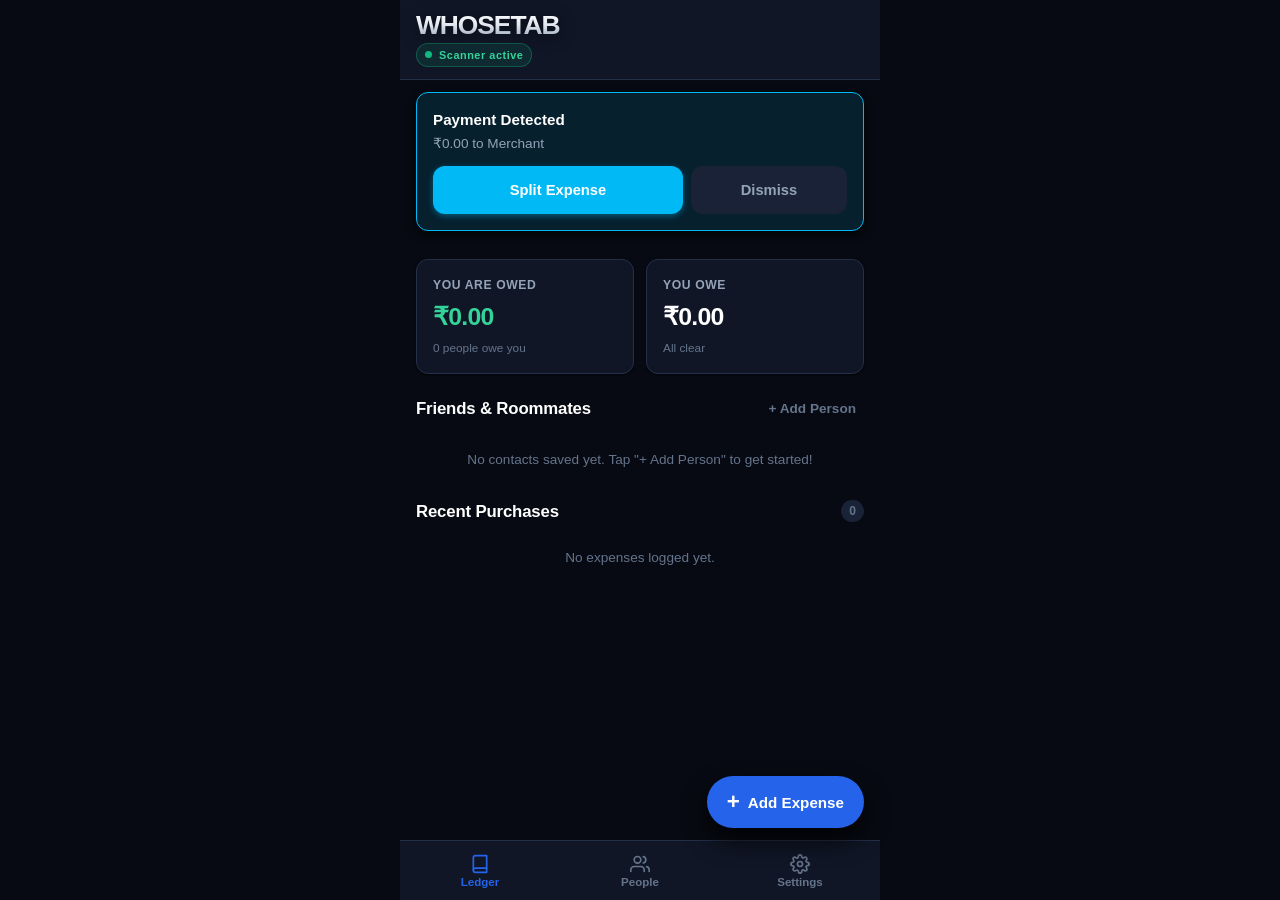
==== mobile/index.html @ e7553372 "Release v1.0.8: Filter out promotional Paytm notifications, rates, and non-payment marketing spam" ====
<!DOCTYPE html>
<html lang="en" data-theme="dark">
<head>
  <meta charset="UTF-8">
  <meta name="viewport" content="width=device-width, initial-scale=1.0, maximum-scale=1.0, user-scalable=no, viewport-fit=cover">
  <meta name="theme-color" content="#070a12">
  <meta name="description" content="WhoseTab — Fast offline peer expense tracker and Paytm logger.">
  <title>WhoseTab</title>
  <link rel="manifest" href="manifest.json">
  <link rel="stylesheet" href="style.css">
</head>
<body>
  <div class="mobile-viewport">
    
    <!-- Top Status Bar & App Header -->
    <header class="app-header">
      <div class="header-left">
        <!-- Menacing Bold Typographic Logo -->
        <h1 class="brand-logo">WHOSETAB</h1>
        <!-- Live Payment Scanner Status Indicator -->
        <div id="scannerStatusBadge" class="scanner-badge active" title="Background payment scanner status">
          <span class="radar-dot"></span>
          <span id="scannerStatusText" class="scanner-text">Scanner active</span>
        </div>
      </div>
    </header>

    <!-- Detected Paytm Floating Alert -->
    <section id="paytmNotificationBanner" class="paytm-banner hidden" role="alert">
      <div class="banner-top" id="paytmBannerBody">
        <div class="banner-info">
          <div class="banner-title">Payment Detected</div>
          <div class="banner-detail" id="paytmBannerDetail">₹0.00 to Merchant</div>
        </div>
      </div>
      <div class="banner-buttons">
        <button type="button" id="paytmSnapBtn" class="btn btn-paytm-action">Split Expense</button>
        <button type="button" id="paytmDismissBtn" class="btn btn-paytm-dismiss">Dismiss</button>
      </div>
    </section>

    <!-- Main Views -->
    <main class="content-area">
      
      <!-- TAB 1: DASHBOARD / LEDGER -->
      <section id="viewDashboard" class="tab-view active">
        <!-- Balance Cards adhering to 8dp grid -->
        <div class="summary-cards-grid">
          <div class="card card-summary card-green">
            <span class="summary-label">You Are Owed</span>
            <div class="summary-value" id="totalOwedToMe">₹0.00</div>
            <span class="summary-subtext" id="activeDebtorsCount">0 people owe you</span>
          </div>
          <div class="card card-summary card-muted">
            <span class="summary-label">You Owe</span>
            <div class="summary-value" id="totalIOwe">₹0.00</div>
            <span class="summary-subtext">All clear</span>
          </div>
        </div>

        <!-- Section: People Net Balances -->
        <div class="section-header">
          <h2>Friends & Roommates</h2>
          <button type="button" id="quickAddPersonBtn" class="btn-text">+ Add Person</button>
        </div>

        <div id="peopleList" class="people-list">
          <!-- Populated dynamically via JS -->
        </div>

        <!-- Section: Recent Purchases -->
        <div class="section-header mt-4">
          <h2>Recent Purchases</h2>
          <span class="count-badge" id="expenseCountBadge">0</span>
        </div>

        <div id="recentExpensesList" class="expense-list">
          <!-- Populated dynamically via JS -->
        </div>
      </section>

      <!-- TAB 2: PEOPLE & CONTACTS -->
      <section id="viewPeople" class="tab-view">
        <div class="section-header">
          <h2>Contacts & Balances</h2>
          <button type="button" id="addPersonPageBtn" class="btn btn-sm btn-primary">+ Add New</button>
        </div>
        <div class="filter-chips">
          <button type="button" class="chip active" data-filter="all">All</button>
          <button type="button" class="chip" data-filter="Roommate">Roommates</button>
          <button type="button" class="chip" data-filter="Classmate">Classmates</button>
          <button type="button" class="chip" data-filter="Friend">Friends</button>
        </div>
        <div id="contactsFullList" class="contacts-grid mt-3">
          <!-- Populated dynamically -->
        </div>
      </section>

      <!-- TAB 3: SETTINGS -->
      <section id="viewSettings" class="tab-view">
        <h2>App Settings</h2>
        
        <div class="card settings-card mt-3">
          <!-- Theme Setting: Only Dark and Light Mode -->
          <div class="setting-item">
            <div class="setting-text">
              <span class="setting-title">Appearance Theme</span>
              <span class="setting-desc">Select dark or light application theme</span>
            </div>
            <select id="themeSelector" class="form-select">
              <option value="dark" selected>Dark Theme (Default)</option>
              <option value="light">Light Theme</option>
            </select>
          </div>

          <!-- Paytm Open Delay Setting -->
          <div class="setting-item">
            <div class="setting-text">
              <span class="setting-title">Paytm Open Delay</span>
              <span class="setting-desc">Wait time before bringing WhoseTab to foreground</span>
            </div>
            <select id="paytmDelaySelector" class="form-select">
              <option value="0" selected>Instant (0s)</option>
              <option value="1000">1 second</option>
              <option value="2000">2 seconds</option>
              <option value="3000">3 seconds</option>
              <option value="5000">5 seconds</option>
            </select>
          </div>

          <!-- Currency Display -->
          <div class="setting-item">
            <div class="setting-text">
              <span class="setting-title">Currency</span>
              <span class="setting-desc">Base currency for calculations</span>
            </div>
            <span class="badge-pill">₹ (INR)</span>
          </div>
        </div>

        <!-- Android Permissions for Payment Interception -->
        <h3 class="mt-4">Background Scanner Permissions</h3>
        <div class="card settings-card mt-2">
          <div class="setting-item" id="settingsItemNotif">
            <div class="setting-text">
              <span class="setting-title">1. Notification Access</span>
              <span class="setting-desc">Detect payment notifications</span>
            </div>
            <button type="button" id="grantNotificationAccessBtn" class="btn btn-sm btn-primary">Enable</button>
          </div>

          <div class="setting-item mt-2" id="settingsItemOverlay">
            <div class="setting-text">
              <span class="setting-title">2. Draw Over Other Apps</span>
              <span class="setting-desc">Open app automatically over payments</span>
            </div>
            <button type="button" id="grantOverlayAccessBtn" class="btn btn-sm btn-primary">Enable</button>
          </div>
        </div>

        <!-- Clean Updates Section -->
        <h3 class="mt-4">Updates</h3>
        <div class="card settings-card mt-2">
          <div class="setting-item">
            <div class="setting-text">
              <span class="setting-title">WhoseTab Version</span>
              <span class="setting-desc" id="appVersionDisplay">v1.0.8</span>
            </div>
            <button type="button" id="checkForUpdatesBtn" class="btn btn-sm btn-primary">Check for updates</button>
          </div>
          <div id="updateStatusNotice" class="text-xs text-muted mt-1"></div>
        </div>

        <!-- Data & Backup -->
        <h3 class="mt-4">Offline Data</h3>
        <div class="card settings-card mt-2">
          <p class="text-secondary text-sm">
            All data is saved strictly on your device. Export or restore your ledger anytime.
          </p>
          <div class="action-buttons-row mt-3">
            <button type="button" id="exportDataBtn" class="btn btn-secondary">Export JSON Backup</button>
            <button type="button" id="importDataBtn" class="btn btn-secondary">Import JSON</button>
            <input type="file" id="importFileInput" accept=".json" style="display: none;">
          </div>
          <button type="button" id="clearDataBtn" class="btn btn-danger-ghost mt-2">Reset All Data</button>
        </div>
      </section>

    </main>

    <!-- Floating Action Button (Add Expense) -->
    <button type="button" id="openSnapModalBtn" class="fab" aria-label="Add Expense" title="Add Expense">
      <span class="fab-icon">+</span>
      <span class="fab-label">Add Expense</span>
    </button>

    <!-- Bottom Navigation Bar -->
    <nav class="bottom-nav">
      <button type="button" class="nav-item active" data-target="viewDashboard">
        <span class="nav-icon">
          <svg width="20" height="20" viewBox="0 0 24 24" fill="none" stroke="currentColor" stroke-width="2" stroke-linecap="round" stroke-linejoin="round"><path d="M4 19.5A2.5 2.5 0 0 1 6.5 17H20"></path><path d="M6.5 2H20v20H6.5A2.5 2.5 0 0 1 4 19.5v-15A2.5 2.5 0 0 1 6.5 2z"></path></svg>
        </span>
        <span class="nav-label">Ledger</span>
      </button>
      <button type="button" class="nav-item" data-target="viewPeople">
        <span class="nav-icon">
          <svg width="20" height="20" viewBox="0 0 24 24" fill="none" stroke="currentColor" stroke-width="2" stroke-linecap="round" stroke-linejoin="round"><path d="M17 21v-2a4 4 0 0 0-4-4H5a4 4 0 0 0-4 4v2"></path><circle cx="9" cy="7" r="4"></circle><path d="M23 21v-2a4 4 0 0 0-3-3.87"></path><path d="M16 3.13a4 4 0 0 1 0 7.75"></path></svg>
        </span>
        <span class="nav-label">People</span>
      </button>
      <button type="button" class="nav-item" data-target="viewSettings">
        <span class="nav-icon">
          <svg width="20" height="20" viewBox="0 0 24 24" fill="none" stroke="currentColor" stroke-width="2" stroke-linecap="round" stroke-linejoin="round"><circle cx="12" cy="12" r="3"></circle><path d="M19.4 15a1.65 1.65 0 0 0 .33 1.82l.06.06a2 2 0 0 1 0 2.83 2 2 0 0 1-2.83 0l-.06-.06a1.65 1.65 0 0 0-1.82-.33 1.65 1.65 0 0 0-1 1.51V21a2 2 0 0 1-2 2 2 2 0 0 1-2-2v-.09A1.65 1.65 0 0 0 9 19.4a1.65 1.65 0 0 0-1.82.33l-.06.06a2 2 0 0 1-2.83 0 2 2 0 0 1 0-2.83l.06-.06a1.65 1.65 0 0 0 .33-1.82 1.65 1.65 0 0 0-1.51-1H3a2 2 0 0 1-2-2 2 2 0 0 1 2-2h.09A1.65 1.65 0 0 0 4.6 9a1.65 1.65 0 0 0-.33-1.82l-.06-.06a2 2 0 0 1 0-2.83 2 2 0 0 1 2.83 0l.06.06a1.65 1.65 0 0 0 1.82.33H9a1.65 1.65 0 0 0 1-1.51V3a2 2 0 0 1 2-2 2 2 0 0 1 2 2v.09a1.65 1.65 0 0 0 1 1.51 1.65 1.65 0 0 0 1.82-.33l.06-.06a2 2 0 0 1 2.83 0 2 2 0 0 1 0 2.83l-.06.06a1.65 1.65 0 0 0-.33 1.82V9a1.65 1.65 0 0 0 1.51 1H21a2 2 0 0 1 2 2 2 2 0 0 1-2 2h-.09a1.65 1.65 0 0 0-1.51 1z"></path></svg>
        </span>
        <span class="nav-label">Settings</span>
      </button>
    </nav>

    <!-- MODAL: FIRST START SETUP & SCANNER PERMISSIONS -->
    <div id="setupModal" class="modal-backdrop hidden" role="dialog" aria-modal="true">
      <div class="modal-sheet setup-sheet">
        <div class="sheet-handle"></div>
        <div class="modal-header">
          <div>
            <span class="setup-badge">Permissions</span>
            <h3 class="setup-title mt-1">Enable Scanner</h3>
          </div>
          <button type="button" id="closeSetupModalBtn" class="btn-close" aria-label="Dismiss">✕</button>
        </div>

        <p class="setup-intro">
          WhoseTab detects Paytm notifications so you can log expenses instantly. Please enable these 2 permissions:
        </p>

        <div class="setup-steps-list">
          <!-- Step 1: Notification Access -->
          <div class="setup-step-card" id="setupStepNotif">
            <div class="setup-step-icon">
              <svg width="20" height="20" viewBox="0 0 24 24" fill="none" stroke="currentColor" stroke-width="2" stroke-linecap="round" stroke-linejoin="round"><path d="M18 8A6 6 0 0 0 6 8c0 7-3 9-3 9h18s-3-2-3-9"></path><path d="M13.73 21a2 2 0 0 1-3.46 0"></path></svg>
            </div>
            <div class="setup-step-body">
              <div class="setup-step-title">1. Notification Access</div>
              <div class="setup-step-desc">Allows detecting Paytm payment notifications.</div>
            </div>
            <button type="button" id="setupGrantNotifBtn" class="btn btn-sm btn-primary setup-action-btn">
              Enable
            </button>
          </div>

          <!-- Step 2: Display Over Other Apps -->
          <div class="setup-step-card" id="setupStepOverlay">
            <div class="setup-step-icon">
              <svg width="20" height="20" viewBox="0 0 24 24" fill="none" stroke="currentColor" stroke-width="2" stroke-linecap="round" stroke-linejoin="round"><rect x="5" y="2" width="14" height="20" rx="2" ry="2"></rect><line x1="12" y1="18" x2="12.01" y2="18"></line></svg>
            </div>
            <div class="setup-step-body">
              <div class="setup-step-title">2. Draw Over Other Apps</div>
              <div class="setup-step-desc">Allows WhoseTab to open right after a payment is made.</div>
            </div>
            <button type="button" id="setupGrantOverlayBtn" class="btn btn-sm btn-primary setup-action-btn">
              Enable
            </button>
          </div>
        </div>

        <div class="setup-footer mt-4">
          <button type="button" id="completeSetupBtn" class="btn btn-primary btn-block btn-lg">
            Continue
          </button>
          <button type="button" id="skipSetupBtn" class="btn btn-text btn-block mt-2">
            I'll configure this later in Settings
          </button>
        </div>
      </div>
    </div>

    <!-- MODAL: ADD / LOG EXPENSE -->
    <div id="snapExpenseModal" class="modal-backdrop hidden" role="dialog" aria-modal="true">
      <div class="modal-sheet">
        <div class="sheet-handle"></div>
        <div class="modal-header">
          <h3 id="modalTitle">Add Expense</h3>
          <button type="button" id="closeSnapModalBtn" class="btn-close" aria-label="Close">✕</button>
        </div>

        <form id="snapExpenseForm">
          <!-- In-Modal Validation Error Notice -->
          <div id="snapFormError" class="form-error-banner hidden" role="alert"></div>

          <div class="form-group">
            <label for="snapAmount" class="form-label">Amount</label>
            <div class="amount-input-wrap">
              <span class="currency-prefix">₹</span>
              <input type="number" id="snapAmount" class="input-amount" placeholder="0" step="any" required inputmode="decimal">
            </div>
          </div>

          <div class="form-group">
            <label for="snapTitle" class="form-label">Description</label>
            <input type="text" id="snapTitle" class="form-input" placeholder="e.g. Groceries, Lunch, Supplies">
          </div>

          <div class="form-group">
            <label class="form-label">Category</label>
            <div class="category-chips">
              <label class="cat-radio"><input type="radio" name="category" value="Groceries" checked><span>Groceries</span></label>
              <label class="cat-radio"><input type="radio" name="category" value="FoodDining"><span>Food & Dining</span></label>
              <label class="cat-radio"><input type="radio" name="category" value="SnacksChai"><span>Snacks & Drinks</span></label>
              <label class="cat-radio"><input type="radio" name="category" value="StationeryBooks"><span>Books & Print</span></label>
              <label class="cat-radio"><input type="radio" name="category" value="RoomRentUtilities"><span>Rent & Utilities</span></label>
              <label class="cat-radio"><input type="radio" name="category" value="General"><span>General</span></label>
            </div>
          </div>

          <div class="form-group" id="peopleSelectSection">
            <div class="label-row">
              <label class="form-label">Split between</label>
              <div class="people-actions-row">
                <button type="button" class="btn-text-xs" id="selectAllPeopleBtn">Select All</button>
                <button type="button" class="btn-text-xs" id="clearAllPeopleBtn">Clear</button>
              </div>
            </div>
            <div id="modalPeopleChips" class="people-chips-grid"></div>
            <div id="selectedPeopleSummary" class="text-xs text-muted mt-1">Select people to split with</div>
          </div>

          <!-- My Share Input & Live Calculation -->
          <div class="form-group split-calc-group">
            <div class="label-row">
              <label for="snapMyShare" class="form-label">My share</label>
              <span class="text-xs text-muted">Leave empty if ₹0</span>
            </div>
            <div class="my-share-input-wrap">
              <span class="currency-prefix-sm">₹</span>
              <input type="number" id="snapMyShare" class="input-share" placeholder="0.00" step="any" inputmode="decimal">
              <button type="button" id="clearMyShareBtn" class="btn-clear-share" title="Reset to 0">✕</button>
            </div>
            <div class="split-preset-pills mt-2">
              <button type="button" class="preset-pill active" id="preset100ThemBtn">None for me</button>
              <button type="button" class="preset-pill" id="presetSplitEvenBtn">Split equally with me</button>
            </div>
          </div>

          <!-- Live Split Breakdown Card -->
          <div id="splitBreakdownCard" class="split-summary-card">
            <div class="summary-card-header">
              <span class="summary-card-title">Split Breakdown</span>
              <span id="summaryFriendsTotal" class="summary-card-total">₹0.00 to collect</span>
            </div>
            <div id="summaryBreakdownList" class="summary-breakdown-list">
              <div class="text-xs text-muted py-1">Select friends above to view split breakdown</div>
            </div>
          </div>

          <div class="modal-footer mt-3">
            <button type="submit" class="btn btn-primary btn-block btn-lg" id="submitSnapBtn">Save Expense</button>
          </div>
        </form>
      </div>
    </div>

    <!-- MODAL: ADD PERSON -->
    <div id="addPersonModal" class="modal-backdrop hidden" role="dialog" aria-modal="true">
      <div class="modal-sheet">
        <div class="sheet-handle"></div>
        <div class="modal-header">
          <h3>Add Contact</h3>
          <button type="button" id="closeAddPersonModalBtn" class="btn-close">✕</button>
        </div>
        <form id="addPersonForm">
          <div class="form-group">
            <label for="personName" class="form-label">Name</label>
            <input type="text" id="personName" class="form-input" placeholder="e.g. Aman, Priya, Rohit" required>
          </div>
          <div class="form-group">
            <label class="form-label">Relationship</label>
            <div class="split-toggle-group">
              <label class="split-btn active"><input type="radio" name="relationship" value="Roommate" checked><span>Roommate</span></label>
              <label class="split-btn"><input type="radio" name="relationship" value="Classmate"><span>Classmate</span></label>
              <label class="split-btn"><input type="radio" name="relationship" value="Friend"><span>Friend</span></label>
            </div>
          </div>
          <div class="form-group">
            <label for="personUpi" class="form-label">Paytm / UPI ID (Optional)</label>
            <input type="text" id="personUpi" class="form-input" placeholder="name@paytm">
          </div>
          <div class="modal-footer">
            <button type="submit" class="btn btn-primary btn-block btn-lg">Add Contact</button>
          </div>
        </form>
      </div>
    </div>

    <!-- MODAL: SETTLE DEBT -->
    <div id="settleModal" class="modal-backdrop hidden" role="dialog" aria-modal="true">
      <div class="modal-sheet">
        <div class="sheet-handle"></div>
        <div class="modal-header">
          <h3>Settle Up</h3>
          <button type="button" id="closeSettleModalBtn" class="btn-close">✕</button>
        </div>
        <form id="settleForm">
          <div class="settle-person-info" id="settlePersonInfo"></div>
          <div class="form-group mt-3">
            <label for="settleAmount" class="form-label">Settlement Amount (₹)</label>
            <input type="number" id="settleAmount" class="form-input input-lg" step="any" required>
          </div>
          <div class="form-group">
            <label for="settleNotes" class="form-label">Notes</label>
            <input type="text" id="settleNotes" class="form-input" placeholder="e.g. Paid via Paytm / Cash">
          </div>
          <div class="modal-footer">
            <button type="submit" class="btn btn-success btn-block btn-lg">Confirm Settlement</button>
          </div>
        </form>
      </div>
    </div>

    <!-- MODAL: UPDATE AVAILABLE -->
    <div id="updateModal" class="modal-backdrop hidden" role="dialog" aria-modal="true">
      <div class="modal-sheet">
        <div class="sheet-handle"></div>
        <div class="modal-header">
          <h3>Update Available</h3>
          <button type="button" id="closeUpdateModalBtn" class="btn-close">✕</button>
        </div>
        <div class="p-2">
          <div class="banner-title" id="updateVersionTitle">WhoseTab v1.0.8</div>
          <div class="text-xs text-muted mt-1" id="updateReleaseNotes">Bug fixes and improvements</div>

          <!-- In-App Download Progress Indicator -->
          <div id="updateProgressContainer" class="mt-3 hidden">
            <div class="progress-bar-wrap">
              <div id="updateProgressBar" class="progress-bar-fill" style="width: 0%"></div>
            </div>
            <div id="updateProgressText" class="text-xs text-muted text-center mt-1">Downloading: 0%</div>
          </div>

          <div class="modal-footer mt-4">
            <button type="button" id="downloadUpdateBtn" class="btn btn-primary btn-block btn-lg">Download & Install Now</button>
          </div>
        </div>
      </div>
    </div>

  </div>

  <script src="app.js"></script>
</body>
</html>
---- mobile/style.css ----
/* ==========================================================================
   WhoseTab Mobile Application Stylesheet
   Material 3 & Mobile HIG: 8dp grid, 16dp margins, 48dp touch targets
   Menacing Bold Typography & High-Contrast Obsidian Aesthetic
   ========================================================================== */

:root {
  --font-body: -apple-system, BlinkMacSystemFont, "Segoe UI", Roboto, Helvetica, Arial, sans-serif;
  --font-logo: "Impact", "Arial Black", -apple-system, BlinkMacSystemFont, "Segoe UI", sans-serif;

  /* Spacing Grid (8dp base) */
  --spacing-1: 4px;
  --spacing-2: 8px;
  --spacing-3: 12px;
  --spacing-4: 16px;
  --spacing-5: 20px;
  --spacing-6: 24px;
  
  --radius-sm: 8px;
  --radius-md: 12px;
  --radius-lg: 16px;
  --radius-full: 9999px;
  
  --min-touch-target: 48px;
}

/* ================= DARK THEME (Default) ================= */
[data-theme="dark"] {
  --bg-app: #070a12;
  --bg-surface: #101626;
  --bg-surface-elevated: #1a2238;
  --bg-surface-subtle: #141b2e;
  
  --border-subtle: #243049;
  --border-strong: #374665;
  
  --text-primary: #ffffff;
  --text-secondary: #94a3b8;
  --text-muted: #64748b;
  
  --color-accent: #2563eb;
  --color-accent-hover: #1d4ed8;
  
  --color-success: #10b981;
  --color-success-bg: rgba(16, 185, 129, 0.15);
  --color-success-text: #34d399;
  
  --color-danger: #ef4444;
  --color-danger-bg: rgba(239, 68, 68, 0.15);
  --color-danger-text: #f87171;
  
  --color-paytm: #00b9f5;
  --color-paytm-bg: rgba(0, 185, 245, 0.12);

  --shadow-sm: 0 1px 2px rgba(0, 0, 0, 0.6);
  --shadow-md: 0 4px 8px rgba(0, 0, 0, 0.7);
  --shadow-lg: 0 12px 24px rgba(0, 0, 0, 0.8);
  --modal-backdrop-bg: rgba(0, 0, 0, 0.85);
}

/* ================= LIGHT THEME ================= */
[data-theme="light"] {
  --bg-app: #f8fafc;
  --bg-surface: #ffffff;
  --bg-surface-elevated: #f1f5f9;
  --bg-surface-subtle: #f8fafc;
  
  --border-subtle: #e2e8f0;
  --border-strong: #cbd5e1;
  
  --text-primary: #0f172a;
  --text-secondary: #475569;
  --text-muted: #94a3b8;
  
  --color-accent: #1d4ed8;
  --color-accent-hover: #1e40af;
  
  --color-success: #059669;
  --color-success-bg: rgba(5, 150, 105, 0.1);
  --color-success-text: #047857;
  
  --color-danger: #dc2626;
  --color-danger-bg: rgba(220, 38, 38, 0.1);
  --color-danger-text: #b91c1c;
  
  --color-paytm: #007bb5;
  --color-paytm-bg: rgba(0, 123, 181, 0.1);

  --shadow-sm: 0 1px 2px rgba(0, 0, 0, 0.05);
  --shadow-md: 0 4px 6px -1px rgba(0, 0, 0, 0.08);
  --shadow-lg: 0 10px 15px -3px rgba(0, 0, 0, 0.1);
  --modal-backdrop-bg: rgba(15, 23, 42, 0.6);
}

/* ================= Base Styles ================= */
* {
  box-sizing: border-box;
  margin: 0;
  padding: 0;
  -webkit-tap-highlight-color: transparent;
}

body {
  font-family: var(--font-body);
  background-color: var(--bg-app);
  color: var(--text-primary);
  line-height: 1.5;
  -webkit-font-smoothing: antialiased;
  overflow-x: hidden;
  transition: background-color 0.2s ease, color 0.2s ease;
}

.mobile-viewport {
  max-width: 480px;
  margin: 0 auto;
  min-height: 100vh;
  display: flex;
  flex-direction: column;
  position: relative;
  background-color: var(--bg-app);
  padding-bottom: calc(var(--min-touch-target) + 24px + env(safe-area-inset-bottom, 16px));
}

/* ================= Header with Menacing Logo & Live Scanner ================= */
.app-header {
  position: sticky;
  top: 0;
  z-index: 40;
  display: flex;
  align-items: center;
  justify-content: space-between;
  padding: max(var(--spacing-3), env(safe-area-inset-top, 12px)) var(--spacing-4) var(--spacing-3);
  background-color: var(--bg-surface);
  border-bottom: 1px solid var(--border-subtle);
}

.header-left {
  display: flex;
  flex-direction: column;
  gap: 3px;
}

/* Menacing Bold Logo */
.brand-logo {
  font-family: var(--font-logo);
  font-size: 1.65rem;
  font-weight: 900;
  letter-spacing: -0.04em;
  line-height: 1.05;
  text-transform: uppercase;
  background: linear-gradient(180deg, #FFFFFF 0%, #E2E8F0 45%, #94A3B8 100%);
  -webkit-background-clip: text;
  -webkit-text-fill-color: transparent;
  filter: drop-shadow(0 2px 8px rgba(0, 0, 0, 0.6));
}

[data-theme="light"] .brand-logo {
  background: linear-gradient(180deg, #0F172A 0%, #1E293B 60%, #334155 100%);
  -webkit-background-clip: text;
  -webkit-text-fill-color: transparent;
}

/* Live Payment Scanner Status Indicator in Header */
.scanner-badge {
  display: inline-flex;
  align-items: center;
  gap: 7px;
  font-size: 0.68rem;
  font-weight: 700;
  letter-spacing: 0.05em;
  padding: 3px 8px;
  border-radius: var(--radius-full);
  background: rgba(16, 185, 129, 0.12);
  border: 1px solid rgba(16, 185, 129, 0.35);
  color: var(--color-success-text);
  width: fit-content;
  cursor: pointer;
}

.scanner-badge.inactive {
  background: rgba(245, 158, 11, 0.12);
  border-color: rgba(245, 158, 11, 0.4);
  color: #fbbf24;
}

.radar-dot {
  width: 7px;
  height: 7px;
  border-radius: 50%;
  background-color: var(--color-success);
  display: inline-block;
  animation: radarPulse 1.8s infinite;
}

.scanner-badge.inactive .radar-dot {
  background-color: #f59e0b;
  animation: none;
}

@keyframes radarPulse {
  0% { transform: scale(0.9); box-shadow: 0 0 0 0 rgba(16, 185, 129, 0.7); }
  70% { transform: scale(1.1); box-shadow: 0 0 0 6px rgba(16, 185, 129, 0); }
  100% { transform: scale(0.9); box-shadow: 0 0 0 0 rgba(16, 185, 129, 0); }
}

.icon-btn {
  min-width: var(--min-touch-target);
  min-height: var(--min-touch-target);
  background: transparent;
  border: none;
  cursor: pointer;
  display: flex;
  align-items: center;
  justify-content: center;
  border-radius: var(--radius-full);
  font-size: 1.25rem;
}
.icon-btn:active {
  background-color: var(--bg-surface-elevated);
}

/* ================= Paytm Detected Floating Alert ================= */
.paytm-banner {
  margin: var(--spacing-3) var(--spacing-4);
  padding: var(--spacing-4);
  background-color: var(--color-paytm-bg);
  border: 1.5px solid var(--color-paytm);
  border-radius: var(--radius-md);
  display: flex;
  flex-direction: column;
  gap: var(--spacing-3);
  box-shadow: var(--shadow-md);
  animation: slideDown 0.2s cubic-bezier(0.16, 1, 0.3, 1);
}

@keyframes slideDown {
  from { opacity: 0; transform: translateY(-10px); }
  to { opacity: 1; transform: translateY(0); }
}

.banner-top {
  display: flex;
  align-items: center;
  gap: var(--spacing-3);
}

.banner-icon {
  font-size: 1.8rem;
}

.banner-info {
  flex: 1;
}

.banner-title {
  font-weight: 700;
  font-size: 0.95rem;
  color: var(--text-primary);
}

.banner-detail {
  font-size: 0.85rem;
  color: var(--text-secondary);
  font-weight: 500;
  margin-top: 2px;
}

/* Fixed Snap and Dismiss Buttons */
.banner-buttons {
  display: grid;
  grid-template-columns: 1.6fr 1fr;
  gap: var(--spacing-2);
}

.btn-paytm-action {
  min-height: var(--min-touch-target);
  background-color: #00b9f5;
  color: #ffffff;
  border: none;
  border-radius: var(--radius-sm);
  font-weight: 700;
  font-size: 0.92rem;
  cursor: pointer;
  display: flex;
  align-items: center;
  justify-content: center;
  box-shadow: 0 2px 6px rgba(0, 185, 245, 0.4);
}
.btn-paytm-action:active {
  transform: scale(0.98);
  background-color: #009ed4;
}

.btn-paytm-dismiss {
  min-height: var(--min-touch-target);
  background-color: var(--bg-surface-elevated);
  color: var(--text-secondary);
  border: 1px solid var(--border-subtle);
  border-radius: var(--radius-sm);
  font-weight: 600;
  font-size: 0.85rem;
  cursor: pointer;
  display: flex;
  align-items: center;
  justify-content: center;
}
.btn-paytm-dismiss:active {
  background-color: var(--bg-surface);
  color: var(--text-primary);
}

/* ================= Content Area & Tabs ================= */
.content-area {
  padding: var(--spacing-4);
  flex: 1;
}

.tab-view {
  display: none;
}
.tab-view.active {
  display: block;
}

/* ================= Balance Summary Cards ================= */
.summary-cards-grid {
  display: grid;
  grid-template-columns: 1fr 1fr;
  gap: var(--spacing-3);
  margin-bottom: var(--spacing-4);
}

.card {
  background-color: var(--bg-surface);
  border: 1px solid var(--border-subtle);
  border-radius: var(--radius-md);
  padding: var(--spacing-4);
  box-shadow: var(--shadow-sm);
}

.card-summary {
  display: flex;
  flex-direction: column;
}

.summary-label {
  font-size: 0.76rem;
  font-weight: 700;
  text-transform: uppercase;
  letter-spacing: 0.05em;
  color: var(--text-secondary);
  margin-bottom: var(--spacing-1);
}

.summary-value {
  font-size: 1.55rem;
  font-weight: 800;
  letter-spacing: -0.03em;
}

.card-green .summary-value {
  color: var(--color-success-text);
}

.summary-subtext {
  font-size: 0.74rem;
  color: var(--text-muted);
  margin-top: 4px;
}

/* ================= Section Headers ================= */
.section-header {
  display: flex;
  align-items: center;
  justify-content: space-between;
  margin-bottom: var(--spacing-3);
}

.section-header h2 {
  font-size: 1.05rem;
  font-weight: 700;
  letter-spacing: -0.01em;
}

.btn-text {
  background: none;
  border: none;
  color: var(--color-accent);
  font-size: 0.85rem;
  font-weight: 600;
  cursor: pointer;
  padding: 6px 10px;
  min-height: 36px;
}

.count-badge {
  background-color: var(--bg-surface-elevated);
  padding: 2px 8px;
  border-radius: var(--radius-full);
  font-size: 0.75rem;
  color: var(--text-muted);
  font-weight: 600;
}

/* ================= People List Rows ================= */
.people-list, .contacts-grid {
  display: flex;
  flex-direction: column;
  gap: var(--spacing-2);
}

.person-row {
  display: flex;
  align-items: center;
  justify-content: space-between;
  padding: var(--spacing-3) var(--spacing-4);
  background-color: var(--bg-surface);
  border: 1px solid var(--border-subtle);
  border-radius: var(--radius-md);
  min-height: var(--min-touch-target);
}

.person-left {
  display: flex;
  align-items: center;
  gap: var(--spacing-3);
}

.avatar-badge {
  width: 40px;
  height: 40px;
  border-radius: 50%;
  background: var(--bg-surface-elevated);
  display: flex;
  align-items: center;
  justify-content: center;
  font-weight: 800;
  font-size: 1rem;
  color: var(--text-primary);
  border: 1px solid var(--border-subtle);
}

.person-info {
  display: flex;
  flex-direction: column;
}

.person-name {
  font-weight: 700;
  font-size: 0.95rem;
}

.person-relation {
  font-size: 0.74rem;
  color: var(--text-muted);
}

.person-right {
  display: flex;
  align-items: center;
  gap: var(--spacing-3);
  text-align: right;
}

.person-balance-tag {
  display: flex;
  flex-direction: column;
}

.balance-amount {
  font-weight: 800;
  font-size: 1rem;
}
.balance-amount.positive { color: var(--color-success-text); }
.balance-amount.negative { color: var(--color-danger-text); }
.balance-amount.zero { color: var(--text-muted); }

.balance-label {
  font-size: 0.68rem;
  color: var(--text-muted);
}

.btn-settle {
  min-height: 38px;
  padding: 0 14px;
  background-color: var(--bg-surface-elevated);
  color: var(--text-primary);
  border: 1px solid var(--border-subtle);
  border-radius: var(--radius-sm);
  font-size: 0.8rem;
  font-weight: 700;
  cursor: pointer;
}
.btn-settle:active {
  background-color: var(--color-success-bg);
  border-color: var(--color-success);
}

/* ================= Expenses List ================= */
.expense-list {
  display: flex;
  flex-direction: column;
  gap: var(--spacing-2);
}

.expense-row {
  display: flex;
  align-items: center;
  justify-content: space-between;
  padding: var(--spacing-3) var(--spacing-4);
  background-color: var(--bg-surface);
  border: 1px solid var(--border-subtle);
  border-radius: var(--radius-md);
  min-height: var(--min-touch-target);
}

.exp-category-icon {
  display: flex;
  align-items: center;
  justify-content: center;
  width: 36px;
  height: 36px;
  border-radius: var(--radius-sm);
  background-color: var(--bg-surface-elevated);
  color: var(--text-muted);
  margin-right: var(--spacing-3);
  flex-shrink: 0;
}

.exp-details {
  flex: 1;
  display: flex;
  flex-direction: column;
}

.exp-title {
  font-weight: 700;
  font-size: 0.92rem;
}

.exp-meta {
  font-size: 0.75rem;
  color: var(--text-muted);
  display: flex;
  gap: 8px;
}

.exp-amount {
  font-weight: 800;
  font-size: 1rem;
}

/* ================= Filter Chips ================= */
.filter-chips {
  display: flex;
  gap: var(--spacing-2);
  overflow-x: auto;
  padding-bottom: var(--spacing-2);
}

.chip {
  min-height: 38px;
  padding: 6px 14px;
  border-radius: var(--radius-full);
  border: 1px solid var(--border-subtle);
  background: var(--bg-surface-elevated);
  color: var(--text-secondary);
  font-size: 0.82rem;
  font-weight: 600;
  cursor: pointer;
  white-space: nowrap;
}
.chip.active {
  background-color: var(--color-accent);
  color: #ffffff;
  border-color: var(--color-accent);
}

/* ================= Floating Action Button (FAB) ================= */
.fab {
  position: fixed;
  bottom: calc(var(--min-touch-target) + 24px + env(safe-area-inset-bottom, 16px));
  right: calc(50% - 240px + var(--spacing-4));
  z-index: 50;
  min-height: 52px;
  padding: 0 var(--spacing-5);
  background-color: var(--color-accent);
  color: #ffffff;
  border: none;
  border-radius: var(--radius-full);
  display: flex;
  align-items: center;
  gap: var(--spacing-2);
  font-weight: 700;
  font-size: 0.95rem;
  box-shadow: var(--shadow-lg);
  cursor: pointer;
}
@media (max-width: 480px) {
  .fab { right: var(--spacing-4); }
}
.fab:active {
  transform: scale(0.96);
  background-color: var(--color-accent-hover);
}
.fab-icon {
  font-size: 1.4rem;
  line-height: 1;
}

/* ================= Bottom Navigation Bar ================= */
.bottom-nav {
  position: fixed;
  bottom: 0;
  left: 0;
  right: 0;
  max-width: 480px;
  margin: 0 auto;
  height: calc(var(--min-touch-target) + 12px + env(safe-area-inset-bottom, 0px));
  padding-bottom: env(safe-area-inset-bottom, 0px);
  background-color: var(--bg-surface);
  border-top: 1px solid var(--border-subtle);
  display: flex;
  justify-content: space-around;
  align-items: center;
  z-index: 45;
}

.nav-item {
  flex: 1;
  min-height: var(--min-touch-target);
  background: none;
  border: none;
  display: flex;
  flex-direction: column;
  align-items: center;
  justify-content: center;
  color: var(--text-muted);
  cursor: pointer;
}
.nav-item.active {
  color: var(--color-accent);
}
.nav-icon {
  display: flex;
  align-items: center;
  justify-content: center;
  font-size: 1.25rem;
  line-height: 1.2;
}
.nav-icon svg {
  display: block;
}
.nav-label {
  font-size: 0.72rem;
  font-weight: 700;
  margin-top: 2px;
}

/* ================= Modal Bottom Sheets ================= */
.modal-backdrop {
  position: fixed;
  top: 0; left: 0; right: 0; bottom: 0;
  background-color: var(--modal-backdrop-bg);
  z-index: 100;
  display: flex;
  align-items: flex-end;
  justify-content: center;
  backdrop-filter: blur(4px);
}
.modal-backdrop.hidden { display: none; }

.modal-sheet {
  background-color: var(--bg-surface);
  width: 100%;
  max-width: 480px;
  border-top-left-radius: var(--radius-lg);
  border-top-right-radius: var(--radius-lg);
  padding: var(--spacing-3) var(--spacing-4) max(var(--spacing-5), env(safe-area-inset-bottom, 20px));
  max-height: 90vh;
  overflow-y: auto;
  box-shadow: var(--shadow-lg);
  border: 1px solid var(--border-subtle);
  border-bottom: none;
  animation: slideUpSheet 0.25s cubic-bezier(0.16, 1, 0.3, 1);
}

@keyframes slideUpSheet {
  from { transform: translateY(100%); }
  to { transform: translateY(0); }
}

.sheet-handle {
  width: 36px;
  height: 4px;
  background-color: var(--border-strong);
  border-radius: var(--radius-full);
  margin: 0 auto var(--spacing-3);
}

.modal-header {
  display: flex;
  align-items: center;
  justify-content: space-between;
  margin-bottom: var(--spacing-4);
}
.modal-header h3 {
  font-size: 1.2rem;
  font-weight: 800;
}
.btn-close {
  background: none;
  border: none;
  color: var(--text-muted);
  font-size: 1.3rem;
  cursor: pointer;
  min-width: 40px;
  min-height: 40px;
  display: flex;
  align-items: center;
  justify-content: center;
}

/* ================= Form Controls ================= */
.form-group { margin-bottom: var(--spacing-4); }
.form-label {
  display: block;
  font-size: 0.8rem;
  font-weight: 700;
  color: var(--text-secondary);
  margin-bottom: var(--spacing-1);
}

.amount-input-wrap {
  display: flex;
  align-items: center;
  background-color: var(--bg-surface-elevated);
  border: 2px solid var(--border-strong);
  border-radius: var(--radius-md);
  padding: 0 var(--spacing-3);
  min-height: 56px;
}
.currency-prefix {
  font-size: 1.6rem;
  font-weight: 800;
  color: var(--color-accent);
  margin-right: 8px;
}
.input-amount {
  width: 100%;
  background: none;
  border: none;
  color: var(--text-primary);
  font-size: 1.8rem;
  font-weight: 800;
  outline: none;
}

.form-input, .form-select {
  width: 100%;
  min-height: var(--min-touch-target);
  background-color: var(--bg-surface-elevated);
  border: 1px solid var(--border-subtle);
  border-radius: var(--radius-md);
  padding: 0 var(--spacing-3);
  color: var(--text-primary);
  font-size: 0.95rem;
  outline: none;
}
.form-input:focus, .form-select:focus {
  border-color: var(--color-accent);
}

.category-chips {
  display: flex;
  flex-wrap: wrap;
  gap: var(--spacing-2);
}
.cat-radio { cursor: pointer; }
.cat-radio input { display: none; }
.cat-radio span {
  display: inline-block;
  padding: 8px 12px;
  border-radius: var(--radius-full);
  background: var(--bg-surface-elevated);
  border: 1px solid var(--border-subtle);
  font-size: 0.78rem;
  color: var(--text-secondary);
  font-weight: 600;
  min-height: 38px;
}
.cat-radio input:checked + span {
  background: var(--color-accent);
  color: #ffffff;
  border-color: var(--color-accent);
}

.people-chips-grid {
  display: flex;
  flex-wrap: wrap;
  gap: var(--spacing-2);
  margin-top: 4px;
}
.person-chip {
  min-height: 42px;
  padding: 6px 14px;
  border-radius: var(--radius-full);
  background: var(--bg-surface-elevated);
  border: 1px solid var(--border-subtle);
  color: var(--text-primary);
  font-size: 0.85rem;
  font-weight: 700;
  display: inline-flex;
  align-items: center;
  gap: 6px;
  cursor: pointer;
}
.person-chip.selected {
  background: var(--color-accent);
  color: #ffffff;
  border-color: var(--color-accent);
}
.person-chip.add-chip {
  border: 1.5px dashed var(--color-accent);
  background: transparent;
  color: var(--color-accent);
}
.empty-contacts-inline {
  display: flex;
  flex-direction: column;
  align-items: flex-start;
  gap: var(--spacing-1);
  padding: var(--spacing-2) 0;
}

.split-toggle-group {
  display: grid;
  grid-template-columns: 1fr 1fr;
  gap: var(--spacing-2);
}
.split-btn {
  display: flex;
  align-items: center;
  justify-content: center;
  min-height: 44px;
  background: var(--bg-surface-elevated);
  border: 1px solid var(--border-subtle);
  border-radius: var(--radius-md);
  font-size: 0.85rem;
  font-weight: 700;
  color: var(--text-secondary);
  cursor: pointer;
}
.split-btn input { display: none; }
.split-btn.active {
  background: var(--bg-surface-subtle);
  border-color: var(--color-accent);
  color: var(--color-accent);
}

/* ================= Buttons ================= */
.btn {
  min-height: var(--min-touch-target);
  padding: 0 var(--spacing-4);
  border-radius: var(--radius-md);
  border: none;
  font-weight: 700;
  font-size: 0.92rem;
  cursor: pointer;
  display: inline-flex;
  align-items: center;
  justify-content: center;
  transition: transform 0.1s;
}
.btn:active { transform: scale(0.98); }
.btn-primary { background-color: var(--color-accent); color: #ffffff; }
.btn-success { background-color: var(--color-success); color: #ffffff; }
.btn-secondary {
  background-color: var(--bg-surface-elevated);
  color: var(--text-primary);
  border: 1px solid var(--border-subtle);
}
.btn-danger-ghost {
  background: transparent;
  color: var(--color-danger-text);
  border: 1px solid var(--border-subtle);
}
.btn-block { width: 100%; }
.btn-lg { min-height: 52px; font-size: 1rem; }

/* Settings items */
.settings-card {
  display: flex;
  flex-direction: column;
  gap: var(--spacing-4);
}
.setting-item {
  display: flex;
  align-items: center;
  justify-content: space-between;
  gap: var(--spacing-3);
}
.setting-title {
  display: block;
  font-weight: 700;
  font-size: 0.92rem;
}
.setting-desc {
  display: block;
  font-size: 0.78rem;
  color: var(--text-muted);
}

.badge-pill {
  background: var(--bg-surface-elevated);
  padding: 4px 10px;
  border-radius: var(--radius-full);
  font-size: 0.8rem;
  font-weight: 700;
}

.mt-1 { margin-top: var(--spacing-1); }
.mt-2 { margin-top: var(--spacing-2); }
.mt-3 { margin-top: var(--spacing-3); }
.mt-4 { margin-top: var(--spacing-4); }
.text-sm { font-size: 0.85rem; }
.text-xs { font-size: 0.75rem; }
.text-secondary { color: var(--text-secondary); }
.text-muted { color: var(--text-muted); }
.text-center { text-align: center; }
.py-3 { padding-top: var(--spacing-3); padding-bottom: var(--spacing-3); }
.py-4 { padding-top: var(--spacing-4); padding-bottom: var(--spacing-4); }

/* ================= First-Start Setup Modal ================= */
.setup-sheet {
  max-width: 480px;
}
.setup-badge {
  display: inline-block;
  padding: 3px 8px;
  background-color: var(--color-paytm-bg);
  border: 1px solid var(--color-paytm);
  color: var(--color-paytm);
  font-size: 0.72rem;
  font-weight: 800;
  border-radius: var(--radius-full);
  text-transform: uppercase;
  letter-spacing: 0.05em;
}
.setup-title {
  font-size: 1.25rem;
  font-weight: 800;
}
.setup-intro {
  font-size: 0.85rem;
  color: var(--text-secondary);
  line-height: 1.45;
  margin-top: var(--spacing-2);
  margin-bottom: var(--spacing-4);
}
.setup-steps-list {
  display: flex;
  flex-direction: column;
  gap: var(--spacing-3);
}
.setup-step-card {
  display: flex;
  align-items: center;
  gap: var(--spacing-3);
  background-color: var(--bg-surface-elevated);
  border: 1px solid var(--border-subtle);
  border-radius: var(--radius-md);
  padding: var(--spacing-3) var(--spacing-4);
}
.setup-step-icon {
  display: flex;
  align-items: center;
  justify-content: center;
  width: 36px;
  height: 36px;
  border-radius: var(--radius-sm);
  background-color: var(--bg-surface-elevated);
  color: var(--color-accent);
  flex-shrink: 0;
}
.setup-step-body {
  flex: 1;
}
.setup-step-title {
  font-size: 0.92rem;
  font-weight: 800;
  color: var(--text-primary);
}
.setup-step-desc {
  font-size: 0.75rem;
  color: var(--text-muted);
  margin-top: 2px;
  line-height: 1.35;
}
.setup-action-btn {
  flex-shrink: 0;
  min-width: 80px;
}
.setup-action-btn.granted, .btn.granted {
  background-color: rgba(34, 197, 94, 0.15) !important;
  color: var(--color-success) !important;
  border: 1px solid var(--color-success) !important;
  cursor: default;
}
.btn-text {
  background: transparent;
  border: none;
  color: var(--text-muted);
  font-size: 0.85rem;
  cursor: pointer;
  padding: var(--spacing-2);
}
.btn-text:hover {
  color: var(--text-primary);
}

/* ================= Update Progress Bar ================= */
.progress-bar-wrap {
  width: 100%;
  height: 8px;
  background-color: var(--bg-surface-elevated);
  border-radius: var(--radius-full);
  overflow: hidden;
  border: 1px solid var(--border-subtle);
}
.progress-bar-fill {
  height: 100%;
  background: linear-gradient(90deg, var(--color-paytm), var(--color-accent));
  transition: width 0.15s ease-out;
}

/* ================= Higher Modal Z-Indexes ================= */
#addPersonModal {
  z-index: 150;
}
#setupModal {
  z-index: 140;
}

/* ================= In-Modal Validation Error ================= */
.form-error-banner {
  background-color: rgba(239, 68, 68, 0.15);
  border: 1px solid var(--color-danger);
  color: #fca5a5;
  padding: var(--spacing-2) var(--spacing-3);
  border-radius: var(--radius-md);
  font-size: 0.82rem;
  font-weight: 700;
  margin-bottom: var(--spacing-3);
  display: flex;
  align-items: center;
  gap: 6px;
  animation: shake 0.3s cubic-bezier(0.36, 0.07, 0.19, 0.97) both;
}
.form-error-banner.hidden {
  display: none;
}
@keyframes shake {
  0%, 100% { transform: translateX(0); }
  20%, 60% { transform: translateX(-4px); }
  40%, 80% { transform: translateX(4px); }
}

/* ================= Multi-People Selection Actions ================= */
.people-actions-row {
  display: flex;
  align-items: center;
  gap: var(--spacing-2);
}
.btn-text-xs {
  background: none;
  border: none;
  color: var(--color-accent);
  font-size: 0.76rem;
  font-weight: 700;
  cursor: pointer;
  padding: 2px 6px;
}
.btn-text-xs:hover {
  text-decoration: underline;
}

/* ================= My Money Share Input ================= */
.my-share-input-wrap {
  display: flex;
  align-items: center;
  background-color: var(--bg-surface-elevated);
  border: 1.5px solid var(--border-strong);
  border-radius: var(--radius-md);
  padding: 0 var(--spacing-3);
  min-height: 48px;
}
.my-share-input-wrap:focus-within {
  border-color: var(--color-accent);
}
.currency-prefix-sm {
  font-size: 1.2rem;
  font-weight: 800;
  color: var(--color-accent);
  margin-right: 6px;
}
.input-share {
  width: 100%;
  background: none;
  border: none;
  color: var(--text-primary);
  font-size: 1.15rem;
  font-weight: 700;
  outline: none;
}
.btn-clear-share {
  background: none;
  border: none;
  color: var(--text-muted);
  font-size: 1rem;
  cursor: pointer;
  padding: 4px;
}
.btn-clear-share:hover {
  color: var(--text-primary);
}

/* ================= Split Preset Pills ================= */
.split-preset-pills {
  display: flex;
  gap: var(--spacing-2);
  flex-wrap: wrap;
}
.preset-pill {
  background: var(--bg-surface-elevated);
  border: 1px solid var(--border-subtle);
  color: var(--text-secondary);
  border-radius: var(--radius-full);
  padding: 6px 14px;
  font-size: 0.78rem;
  font-weight: 700;
  cursor: pointer;
  transition: all 0.15s ease;
}
.preset-pill.active {
  background: var(--color-accent);
  color: #ffffff;
  border-color: var(--color-accent);
}

/* ================= Live Dynamic Split Summary Card ================= */
.split-summary-card {
  background-color: var(--bg-surface-elevated);
  border: 1px solid var(--border-strong);
  border-radius: var(--radius-md);
  padding: var(--spacing-3);
  margin-top: var(--spacing-3);
  display: flex;
  flex-direction: column;
  gap: var(--spacing-2);
}
.summary-card-header {
  display: flex;
  justify-content: space-between;
  align-items: center;
  border-bottom: 1px solid var(--border-subtle);
  padding-bottom: var(--spacing-2);
}
.summary-card-title {
  font-size: 0.85rem;
  font-weight: 800;
  color: var(--text-primary);
}
.summary-card-total {
  font-size: 0.92rem;
  font-weight: 800;
  color: var(--color-accent);
}
.summary-breakdown-list {
  display: flex;
  flex-direction: column;
  gap: 6px;
}
.summary-item-row {
  display: flex;
  justify-content: space-between;
  align-items: center;
  font-size: 0.82rem;
  color: var(--text-secondary);
  padding: 3px 0;
}
.summary-item-row .item-name {
  font-weight: 600;
  color: var(--text-primary);
}
.summary-item-row .item-amount {
  font-weight: 800;
}
.summary-item-row .item-amount.positive {
  color: var(--color-success, #10b981);
}
.summary-item-row.my-share-row {
  border-top: 1px dashed var(--border-subtle);
  padding-top: 6px;
  margin-top: 2px;
  opacity: 0.85;
}
/* ================= Per-Person Manual & Auto Split Breakdown ================= */
.split-person-row {
  display: flex;
  justify-content: space-between;
  align-items: center;
  gap: var(--spacing-2);
  padding: 6px 0;
  border-bottom: 1px solid var(--border-subtle);
}
.split-person-row:last-child {
  border-bottom: none;
}
.split-person-info {
  display: flex;
  flex-direction: column;
  gap: 2px;
  flex: 1;
  min-width: 0;
}
.split-person-name {
  font-size: 0.86rem;
  font-weight: 700;
  color: var(--text-primary);
  white-space: nowrap;
  overflow: hidden;
  text-overflow: ellipsis;
}
.split-person-status-row {
  display: flex;
  align-items: center;
  gap: 6px;
}
.split-person-input-wrap {
  display: flex;
  align-items: center;
  background-color: var(--bg-surface);
  border: 1.5px solid var(--border-strong);
  border-radius: var(--radius-sm);
  padding: 0 6px;
  height: 36px;
  width: 125px;
  transition: border-color 0.15s ease, background-color 0.15s ease;
}
.split-person-input-wrap:focus-within {
  border-color: var(--color-accent);
}
.split-person-input-wrap.is-custom {
  border-color: var(--color-accent);
}
.currency-prefix-xs {
  font-size: 0.82rem;
  font-weight: 800;
  color: var(--text-muted);
  margin-right: 2px;
}
.split-person-input {
  width: 100%;
  border: none;
  background: none;
  color: var(--text-primary);
  font-size: 0.92rem;
  font-weight: 700;
  outline: none;
  text-align: right;
  padding: 0;
}
.btn-reset-single-split {
  background: none;
  border: none;
  color: var(--text-muted);
  font-size: 0.95rem;
  font-weight: 800;
  cursor: pointer;
  padding: 2px;
  margin-left: 4px;
  display: flex;
  align-items: center;
  justify-content: center;
}
.btn-reset-single-split:hover {
  color: var(--color-accent);
}
.split-reset-all-row {
  display: flex;
  justify-content: space-between;
  align-items: center;
  padding-top: 4px;
}
.btn-reset-all-splits {
  background: none;
  border: none;
  color: var(--color-accent);
  font-size: 0.74rem;
  font-weight: 700;
  cursor: pointer;
  padding: 2px 4px;
}
.btn-reset-all-splits:hover {
  text-decoration: underline;
}
.split-warning-row {
  color: #fca5a5;
  font-size: 0.75rem;
  font-weight: 700;
  padding: 4px 0;
}
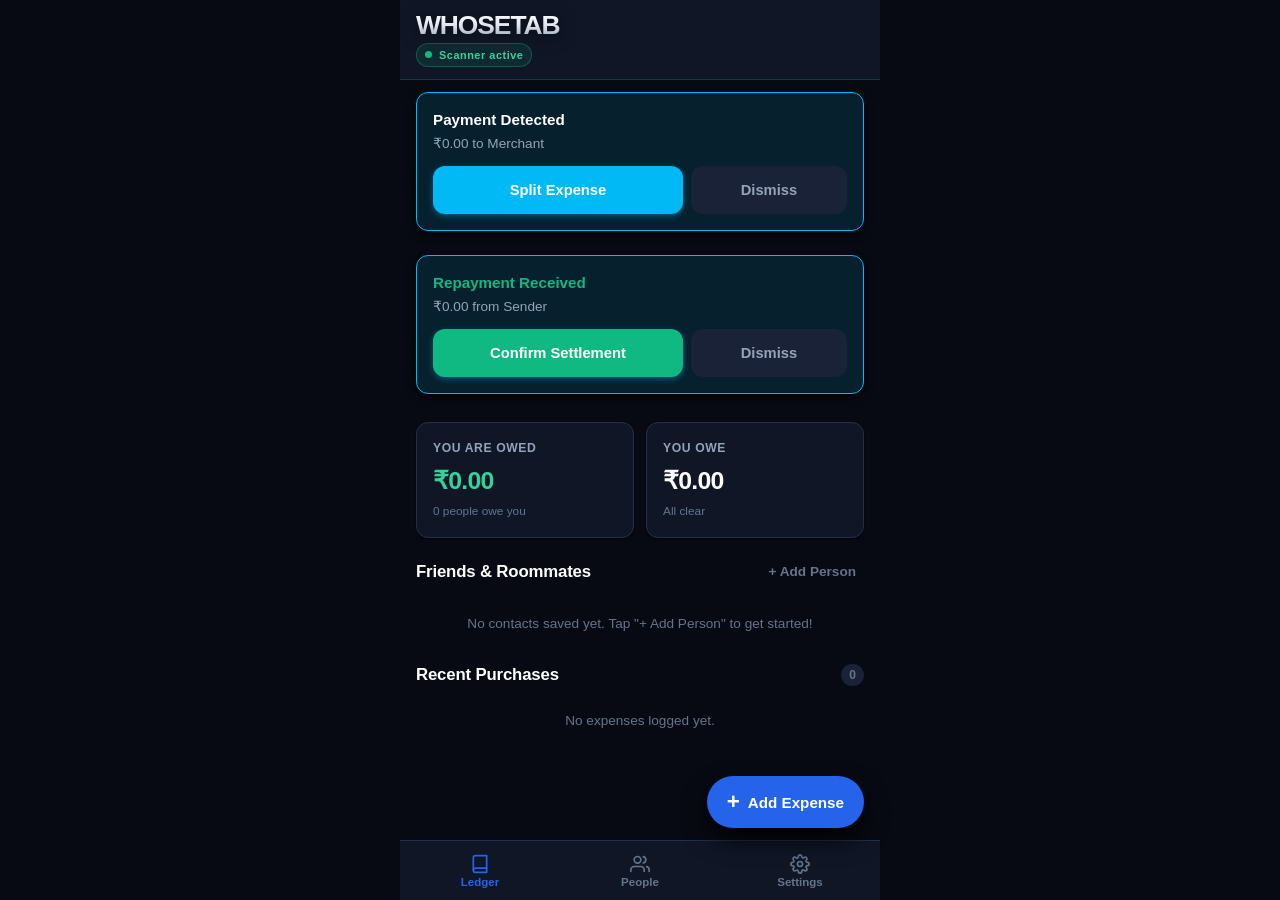
==== commit b856dfcf: "Release v1.0.9: Add contact phone affiliation and incoming repayment detection with confirmation mod" ====
--- a/mobile/index.html
+++ b/mobile/index.html
@@ -39,6 +39,20 @@
       </div>
     </section>
 
+    <!-- Detected Repayment Floating Alert -->
+    <section id="repaymentNotificationBanner" class="paytm-banner hidden" role="alert">
+      <div class="banner-top" id="repaymentBannerBody">
+        <div class="banner-info">
+          <div class="banner-title" style="color: #10b981;">Repayment Received</div>
+          <div class="banner-detail" id="repaymentBannerDetail">₹0.00 from Sender</div>
+        </div>
+      </div>
+      <div class="banner-buttons">
+        <button type="button" id="repaymentConfirmActionBtn" class="btn btn-paytm-action" style="background: #10b981;">Confirm Settlement</button>
+        <button type="button" id="repaymentDismissBannerBtn" class="btn btn-paytm-dismiss">Dismiss</button>
+      </div>
+    </section>
+
     <!-- Main Views -->
     <main class="content-area">
       
@@ -164,7 +178,7 @@
           <div class="setting-item">
             <div class="setting-text">
               <span class="setting-title">WhoseTab Version</span>
-              <span class="setting-desc" id="appVersionDisplay">v1.0.8</span>
+              <span class="setting-desc" id="appVersionDisplay">v1.0.9</span>
             </div>
             <button type="button" id="checkForUpdatesBtn" class="btn btn-sm btn-primary">Check for updates</button>
           </div>
@@ -372,6 +386,10 @@
             <input type="text" id="personName" class="form-input" placeholder="e.g. Aman, Priya, Rohit" required>
           </div>
           <div class="form-group">
+            <label for="personPhone" class="form-label">Phone Number (Optional)</label>
+            <input type="tel" id="personPhone" class="form-input" placeholder="e.g. 9876543210" pattern="[0-9+ -]*">
+          </div>
+          <div class="form-group">
             <label class="form-label">Relationship</label>
             <div class="split-toggle-group">
               <label class="split-btn active"><input type="radio" name="relationship" value="Roommate" checked><span>Roommate</span></label>
@@ -390,6 +408,44 @@
       </div>
     </div>
 
+    <!-- MODAL: EDIT CONTACT -->
+    <div id="editPersonModal" class="modal-backdrop hidden" role="dialog" aria-modal="true">
+      <div class="modal-sheet">
+        <div class="sheet-handle"></div>
+        <div class="modal-header">
+          <h3>Edit Contact</h3>
+          <button type="button" id="closeEditPersonModalBtn" class="btn-close">✕</button>
+        </div>
+        <form id="editPersonForm">
+          <input type="hidden" id="editPersonId">
+          <div class="form-group">
+            <label for="editPersonName" class="form-label">Name</label>
+            <input type="text" id="editPersonName" class="form-input" required>
+          </div>
+          <div class="form-group">
+            <label for="editPersonPhone" class="form-label">Phone Number (Optional)</label>
+            <input type="tel" id="editPersonPhone" class="form-input" placeholder="e.g. 9876543210" pattern="[0-9+ -]*">
+          </div>
+          <div class="form-group">
+            <label class="form-label">Relationship</label>
+            <div class="split-toggle-group">
+              <label class="split-btn" id="editRelRoommate"><input type="radio" name="editRelationship" value="Roommate"><span>Roommate</span></label>
+              <label class="split-btn" id="editRelClassmate"><input type="radio" name="editRelationship" value="Classmate"><span>Classmate</span></label>
+              <label class="split-btn" id="editRelFriend"><input type="radio" name="editRelationship" value="Friend"><span>Friend</span></label>
+            </div>
+          </div>
+          <div class="form-group">
+            <label for="editPersonUpi" class="form-label">Paytm / UPI ID (Optional)</label>
+            <input type="text" id="editPersonUpi" class="form-input" placeholder="name@paytm">
+          </div>
+          <div class="modal-footer flex gap-2">
+            <button type="button" class="btn btn-secondary flex-1" id="deletePersonBtn">Delete</button>
+            <button type="submit" class="btn btn-primary flex-1">Save Changes</button>
+          </div>
+        </form>
+      </div>
+    </div>
+
     <!-- MODAL: SETTLE DEBT -->
     <div id="settleModal" class="modal-backdrop hidden" role="dialog" aria-modal="true">
       <div class="modal-sheet">
@@ -415,6 +471,46 @@
       </div>
     </div>
 
+    <!-- MODAL: CONFIRM REPAYMENT (DETECTED FROM PAYTM/SMS) -->
+    <div id="confirmRepaymentModal" class="modal-backdrop hidden" role="dialog" aria-modal="true">
+      <div class="modal-sheet">
+        <div class="sheet-handle"></div>
+        <div class="modal-header">
+          <h3>Confirm Repayment</h3>
+          <button type="button" id="closeConfirmRepaymentModalBtn" class="btn-close">✕</button>
+        </div>
+        <form id="confirmRepaymentForm">
+          <div class="repayment-banner card p-3 mb-3">
+            <div class="text-xs text-muted">Detected Received Payment</div>
+            <div class="repayment-amount-display" id="repaymentAmountDisplay">₹0.00</div>
+            <div class="text-xs text-muted mt-1" id="repaymentSourceDetail">From Bhuvnesh via Paytm</div>
+          </div>
+
+          <div class="form-group">
+            <label for="repaymentPersonSelect" class="form-label">Who sent this repayment?</label>
+            <select id="repaymentPersonSelect" class="form-input" required></select>
+          </div>
+
+          <div class="repayment-balance-preview card p-3 mb-3" id="repaymentBalancePreview"></div>
+
+          <div class="form-group">
+            <label for="repaymentAmountInput" class="form-label">Amount to settle (₹)</label>
+            <input type="number" id="repaymentAmountInput" class="form-input input-lg" step="any" required inputmode="decimal">
+          </div>
+
+          <div class="form-group">
+            <label for="repaymentNotesInput" class="form-label">Notes (Optional)</label>
+            <input type="text" id="repaymentNotesInput" class="form-input" placeholder="e.g. Repayment via Paytm">
+          </div>
+
+          <div class="modal-footer flex flex-col gap-2">
+            <button type="submit" class="btn btn-primary btn-block btn-lg" id="confirmRepaymentBtn">Confirm & Settle Balance</button>
+            <button type="button" class="btn btn-secondary btn-block" id="dismissRepaymentBtn">Dismiss (Not a Tab Repayment)</button>
+          </div>
+        </form>
+      </div>
+    </div>
+
     <!-- MODAL: UPDATE AVAILABLE -->
     <div id="updateModal" class="modal-backdrop hidden" role="dialog" aria-modal="true">
       <div class="modal-sheet">
@@ -424,7 +520,7 @@
           <button type="button" id="closeUpdateModalBtn" class="btn-close">✕</button>
         </div>
         <div class="p-2">
-          <div class="banner-title" id="updateVersionTitle">WhoseTab v1.0.8</div>
+          <div class="banner-title" id="updateVersionTitle">WhoseTab v1.0.9</div>
           <div class="text-xs text-muted mt-1" id="updateReleaseNotes">Bug fixes and improvements</div>
 
           <!-- In-App Download Progress Indicator -->
--- a/mobile/style.css
+++ b/mobile/style.css
@@ -1306,6 +1306,70 @@
   text-decoration: underline;
 }
 .split-warning-row {
+  font-size: 0.74rem;
+  color: #f59e0b;
+}
+
+/* ================= Repayment Confirmation Modal ================= */
+.repayment-banner {
+  text-align: center;
+  background-color: var(--bg-surface-elevated);
+  border: 1px solid var(--border-subtle);
+  border-radius: var(--radius-md);
+  padding: var(--spacing-3);
+}
+.repayment-amount-display {
+  font-size: 2.2rem;
+  font-weight: 800;
+  color: #10b981;
+  letter-spacing: -0.5px;
+  margin: var(--spacing-1) 0;
+}
+.repayment-balance-preview {
+  background-color: var(--bg-surface-elevated);
+  border: 1px solid var(--border-subtle);
+  border-radius: var(--radius-md);
+  padding: var(--spacing-3);
+  font-size: 0.88rem;
+}
+.repayment-calc-row {
+  display: flex;
+  justify-content: space-between;
+  align-items: center;
+  padding: 3px 0;
+  color: var(--text-secondary);
+}
+.repayment-calc-row.total-row {
+  border-top: 1px dashed var(--border-subtle);
+  margin-top: 6px;
+  padding-top: 6px;
+  font-weight: 700;
+  color: var(--text-primary);
+}
+.repayment-calc-val.positive {
+  color: #10b981;
+  font-weight: 700;
+}
+.repayment-calc-val.negative {
+  color: #ef4444;
+  font-weight: 700;
+}
+.btn-edit-person {
+  background: none;
+  border: none;
+  color: var(--text-muted);
+  cursor: pointer;
+  padding: 4px;
+  display: flex;
+  align-items: center;
+  justify-content: center;
+  border-radius: var(--radius-sm);
+  transition: color 0.15s, background-color 0.15s;
+}
+.btn-edit-person:hover {
+  color: var(--text-primary);
+  background-color: var(--bg-surface-elevated);
+}
   color: #fca5a5;
   font-size: 0.75rem;
   font-weight: 700;
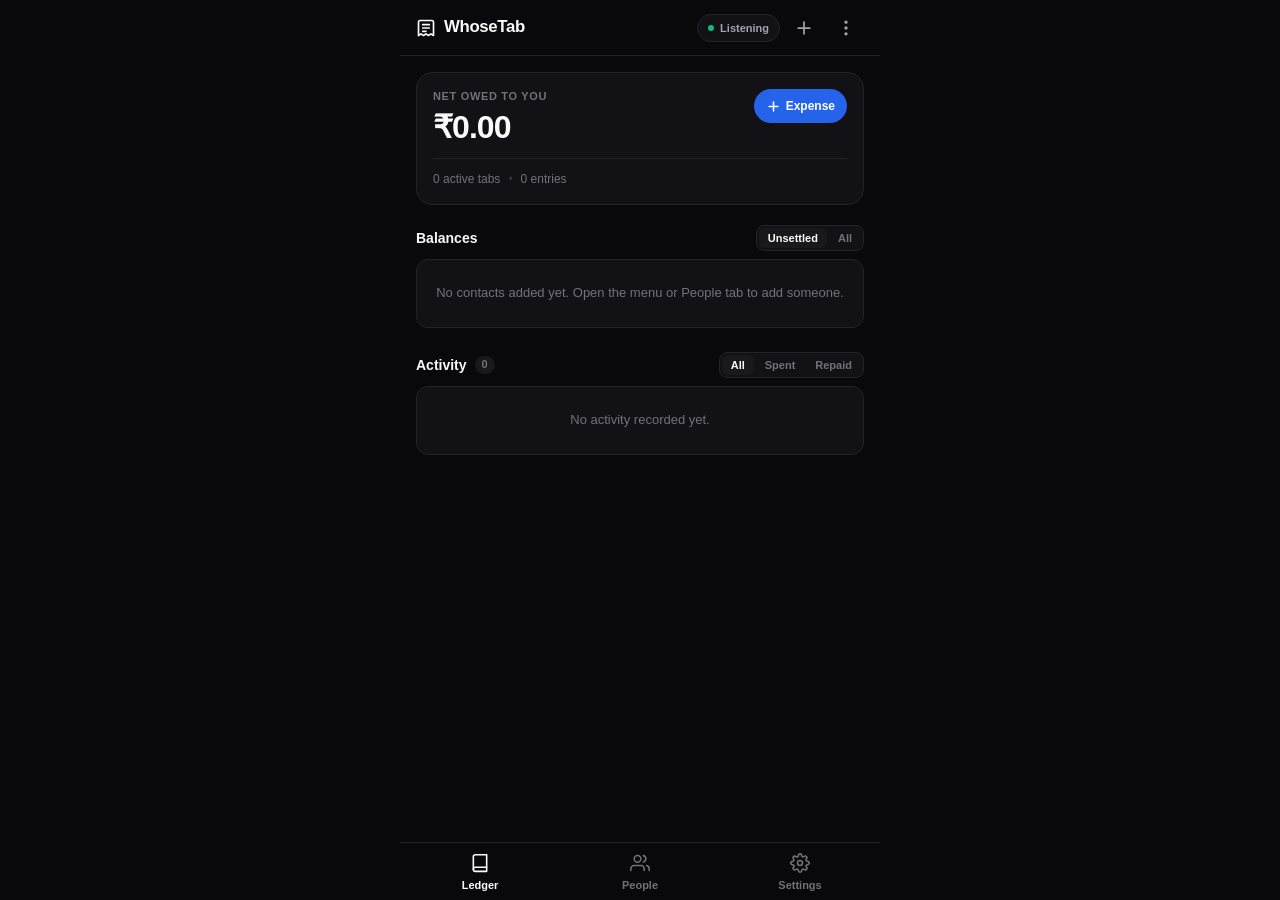
==== commit 82e4507f: "Release v1.1.0: Professional fintech redesign, persistent background listener with status bar icon, " ====
--- a/mobile/index.html
+++ b/mobile/index.html
@@ -3,527 +3,674 @@
 <head>
   <meta charset="UTF-8">
   <meta name="viewport" content="width=device-width, initial-scale=1.0, maximum-scale=1.0, user-scalable=no, viewport-fit=cover">
-  <meta name="theme-color" content="#070a12">
-  <meta name="description" content="WhoseTab — Fast offline peer expense tracker and Paytm logger.">
+  <meta name="theme-color" content="#09090B">
+  <meta name="description" content="WhoseTab — Offline expense ledger and payment tracker.">
   <title>WhoseTab</title>
   <link rel="manifest" href="manifest.json">
   <link rel="stylesheet" href="style.css">
 </head>
 <body>
-  <div class="mobile-viewport">
-    
-    <!-- Top Status Bar & App Header -->
+  <div class="app-shell">
+
+    <!-- Top Application Bar -->
     <header class="app-header">
-      <div class="header-left">
-        <!-- Menacing Bold Typographic Logo -->
-        <h1 class="brand-logo">WHOSETAB</h1>
-        <!-- Live Payment Scanner Status Indicator -->
-        <div id="scannerStatusBadge" class="scanner-badge active" title="Background payment scanner status">
-          <span class="radar-dot"></span>
-          <span id="scannerStatusText" class="scanner-text">Scanner active</span>
+      <div class="brand-group">
+        <svg class="brand-mark" width="20" height="20" viewBox="0 0 24 24" fill="none" stroke="currentColor" stroke-width="2" stroke-linecap="round" stroke-linejoin="round" aria-hidden="true">
+          <path d="M5 3h14a2 2 0 0 1 2 2v16l-3-2-3 2-3-2-3 2-3-2-3 2V5a2 2 0 0 1 2-2z"></path>
+          <line x1="8" y1="8" x2="16" y2="8"></line>
+          <line x1="8" y1="12" x2="16" y2="12"></line>
+          <line x1="8" y1="16" x2="12" y2="16"></line>
+        </svg>
+        <span class="brand-name">WhoseTab</span>
+      </div>
+
+      <div class="header-actions">
+        <button type="button" id="scannerStatusBadge" class="status-pill active" aria-label="Background payment listener status">
+          <span class="status-dot"></span>
+          <span id="scannerStatusText">Listening</span>
+        </button>
+
+        <button type="button" id="openSnapModalBtn" class="icon-action-btn" aria-label="Add Expense" title="Add Expense">
+          <svg width="20" height="20" viewBox="0 0 24 24" fill="none" stroke="currentColor" stroke-width="2.1" stroke-linecap="round" stroke-linejoin="round">
+            <line x1="12" y1="5" x2="12" y2="19"></line>
+            <line x1="5" y1="12" x2="19" y2="12"></line>
+          </svg>
+        </button>
+
+        <div class="menu-anchor">
+          <button type="button" id="headerMoreBtn" class="icon-action-btn" aria-label="More options" aria-expanded="false">
+            <svg width="20" height="20" viewBox="0 0 24 24" fill="none" stroke="currentColor" stroke-width="2" stroke-linecap="round" stroke-linejoin="round">
+              <circle cx="12" cy="5" r="1"></circle>
+              <circle cx="12" cy="12" r="1"></circle>
+              <circle cx="12" cy="19" r="1"></circle>
+            </svg>
+          </button>
+
+          <div id="headerOverflowMenu" class="popover-menu hidden" role="menu">
+            <button type="button" class="menu-item" id="menuAddContact" role="menuitem">
+              <svg width="16" height="16" viewBox="0 0 24 24" fill="none" stroke="currentColor" stroke-width="2" stroke-linecap="round" stroke-linejoin="round"><path d="M16 21v-2a4 4 0 0 0-4-4H5a4 4 0 0 0-4 4v2"></path><circle cx="8.5" cy="7" r="4"></circle><line x1="20" y1="8" x2="20" y2="14"></line><line x1="23" y1="11" x2="17" y2="11"></line></svg>
+              <span>Add Contact</span>
+            </button>
+            <button type="button" class="menu-item" id="menuPermissions" role="menuitem">
+              <svg width="16" height="16" viewBox="0 0 24 24" fill="none" stroke="currentColor" stroke-width="2" stroke-linecap="round" stroke-linejoin="round"><path d="M12 22s8-4 8-10V5l-8-3-8 3v7c0 6 8 10 8 10z"></path></svg>
+              <span>Permissions</span>
+            </button>
+            <button type="button" class="menu-item" id="menuTestOverlay" role="menuitem">
+              <svg width="16" height="16" viewBox="0 0 24 24" fill="none" stroke="currentColor" stroke-width="2" stroke-linecap="round" stroke-linejoin="round"><rect x="3" y="3" width="18" height="18" rx="2"></rect><rect x="11" y="13" width="8" height="6" rx="1"></rect></svg>
+              <span>Preview Quick-Add Popup</span>
+            </button>
+            <div class="menu-divider"></div>
+            <button type="button" class="menu-item" id="menuExportData" role="menuitem">
+              <svg width="16" height="16" viewBox="0 0 24 24" fill="none" stroke="currentColor" stroke-width="2" stroke-linecap="round" stroke-linejoin="round"><path d="M21 15v4a2 2 0 0 1-2 2H5a2 2 0 0 1-2-2v-4"></path><polyline points="7 10 12 15 17 10"></polyline><line x1="12" y1="15" x2="12" y2="3"></line></svg>
+              <span>Export Backup</span>
+            </button>
+            <button type="button" class="menu-item" id="menuImportData" role="menuitem">
+              <svg width="16" height="16" viewBox="0 0 24 24" fill="none" stroke="currentColor" stroke-width="2" stroke-linecap="round" stroke-linejoin="round"><path d="M21 15v4a2 2 0 0 1-2 2H5a2 2 0 0 1-2-2v-4"></path><polyline points="17 8 12 3 7 8"></polyline><line x1="12" y1="3" x2="12" y2="15"></line></svg>
+              <span>Import Backup</span>
+            </button>
+            <button type="button" class="menu-item" id="menuCheckUpdates" role="menuitem">
+              <svg width="16" height="16" viewBox="0 0 24 24" fill="none" stroke="currentColor" stroke-width="2" stroke-linecap="round" stroke-linejoin="round"><polyline points="23 4 23 10 17 10"></polyline><path d="M20.49 15a9 9 0 1 1-2.12-9.36L23 10"></path></svg>
+              <span>Check for Updates</span>
+            </button>
+          </div>
         </div>
       </div>
     </header>
 
-    <!-- Detected Paytm Floating Alert -->
-    <section id="paytmNotificationBanner" class="paytm-banner hidden" role="alert">
-      <div class="banner-top" id="paytmBannerBody">
-        <div class="banner-info">
-          <div class="banner-title">Payment Detected</div>
-          <div class="banner-detail" id="paytmBannerDetail">₹0.00 to Merchant</div>
-        </div>
-      </div>
-      <div class="banner-buttons">
-        <button type="button" id="paytmSnapBtn" class="btn btn-paytm-action">Split Expense</button>
-        <button type="button" id="paytmDismissBtn" class="btn btn-paytm-dismiss">Dismiss</button>
-      </div>
-    </section>
-
-    <!-- Detected Repayment Floating Alert -->
-    <section id="repaymentNotificationBanner" class="paytm-banner hidden" role="alert">
-      <div class="banner-top" id="repaymentBannerBody">
-        <div class="banner-info">
-          <div class="banner-title" style="color: #10b981;">Repayment Received</div>
-          <div class="banner-detail" id="repaymentBannerDetail">₹0.00 from Sender</div>
-        </div>
-      </div>
-      <div class="banner-buttons">
-        <button type="button" id="repaymentConfirmActionBtn" class="btn btn-paytm-action" style="background: #10b981;">Confirm Settlement</button>
-        <button type="button" id="repaymentDismissBannerBtn" class="btn btn-paytm-dismiss">Dismiss</button>
-      </div>
-    </section>
-
-    <!-- Main Views -->
+    <!-- Main Scroll Content -->
     <main class="content-area">
-      
-      <!-- TAB 1: DASHBOARD / LEDGER -->
+
+      <!-- VIEW 1: LEDGER OVERVIEW -->
       <section id="viewDashboard" class="tab-view active">
-        <!-- Balance Cards adhering to 8dp grid -->
-        <div class="summary-cards-grid">
-          <div class="card card-summary card-green">
-            <span class="summary-label">You Are Owed</span>
-            <div class="summary-value" id="totalOwedToMe">₹0.00</div>
-            <span class="summary-subtext" id="activeDebtorsCount">0 people owe you</span>
-          </div>
-          <div class="card card-summary card-muted">
-            <span class="summary-label">You Owe</span>
-            <div class="summary-value" id="totalIOwe">₹0.00</div>
-            <span class="summary-subtext">All clear</span>
-          </div>
-        </div>
-
-        <!-- Section: People Net Balances -->
-        <div class="section-header">
-          <h2>Friends & Roommates</h2>
-          <button type="button" id="quickAddPersonBtn" class="btn-text">+ Add Person</button>
-        </div>
-
-        <div id="peopleList" class="people-list">
-          <!-- Populated dynamically via JS -->
-        </div>
-
-        <!-- Section: Recent Purchases -->
-        <div class="section-header mt-4">
-          <h2>Recent Purchases</h2>
-          <span class="count-badge" id="expenseCountBadge">0</span>
-        </div>
-
-        <div id="recentExpensesList" class="expense-list">
-          <!-- Populated dynamically via JS -->
+        <!-- Net Balance Hero Card -->
+        <div class="balance-hero-card">
+          <div class="hero-top">
+            <div>
+              <span class="hero-eyebrow">Net Owed to You</span>
+              <div class="hero-amount tabular" id="totalOwedToMe">₹0.00</div>
+            </div>
+            <button type="button" id="heroAddBtn" class="btn-pill-primary">
+              <svg width="15" height="15" viewBox="0 0 24 24" fill="none" stroke="currentColor" stroke-width="2.5" stroke-linecap="round" stroke-linejoin="round"><line x1="12" y1="5" x2="12" y2="19"></line><line x1="5" y1="12" x2="19" y2="12"></line></svg>
+              <span>Expense</span>
+            </button>
+          </div>
+          <div class="hero-footer">
+            <span class="hero-meta" id="activeDebtorsCount">0 active balances</span>
+            <span class="hero-meta-dot" aria-hidden="true">•</span>
+            <span class="hero-meta" id="heroExpenseCount">0 entries</span>
+          </div>
+        </div>
+
+        <!-- Section: Active Balances -->
+        <div class="section-bar">
+          <h2 class="section-title">Balances</h2>
+          <div class="section-bar-actions">
+            <div class="segmented-mini" role="tablist">
+              <button type="button" class="seg-mini-btn active" id="dashboardBalActiveBtn" data-mode="active">Unsettled</button>
+              <button type="button" class="seg-mini-btn" id="dashboardBalAllBtn" data-mode="all">All</button>
+            </div>
+          </div>
+        </div>
+
+        <div id="peopleList" class="grouped-list">
+          <!-- Populated via JS -->
+        </div>
+
+        <!-- Section: Recent Activity (Expenses & Repayments) -->
+        <div class="section-bar mt-6">
+          <div class="section-title-group">
+            <h2 class="section-title">Activity</h2>
+            <span class="count-pill tabular" id="expenseCountBadge">0</span>
+          </div>
+          <div class="segmented-mini" role="tablist">
+            <button type="button" class="seg-mini-btn active" data-act-filter="all">All</button>
+            <button type="button" class="seg-mini-btn" data-act-filter="expense">Spent</button>
+            <button type="button" class="seg-mini-btn" data-act-filter="repayment">Repaid</button>
+          </div>
+        </div>
+
+        <div id="recentExpensesList" class="grouped-list">
+          <!-- Populated via JS -->
         </div>
       </section>
 
-      <!-- TAB 2: PEOPLE & CONTACTS -->
+      <!-- VIEW 2: CONTACTS -->
       <section id="viewPeople" class="tab-view">
-        <div class="section-header">
-          <h2>Contacts & Balances</h2>
-          <button type="button" id="addPersonPageBtn" class="btn btn-sm btn-primary">+ Add New</button>
-        </div>
-        <div class="filter-chips">
+        <div class="section-bar">
+          <h2 class="section-title">People</h2>
+          <button type="button" id="addPersonPageBtn" class="btn-pill-subtle">
+            <svg width="14" height="14" viewBox="0 0 24 24" fill="none" stroke="currentColor" stroke-width="2.5" stroke-linecap="round" stroke-linejoin="round"><line x1="12" y1="5" x2="12" y2="19"></line><line x1="5" y1="12" x2="19" y2="12"></line></svg>
+            <span>New Contact</span>
+          </button>
+        </div>
+
+        <div class="search-field-wrap mt-2">
+          <svg class="search-icon" width="16" height="16" viewBox="0 0 24 24" fill="none" stroke="currentColor" stroke-width="2" stroke-linecap="round" stroke-linejoin="round"><circle cx="11" cy="11" r="8"></circle><line x1="21" y1="21" x2="16.65" y2="16.65"></line></svg>
+          <input type="search" id="peopleSearchInput" class="search-input" placeholder="Search by name, phone, or UPI">
+        </div>
+
+        <div class="filter-strip mt-3">
           <button type="button" class="chip active" data-filter="all">All</button>
+          <button type="button" class="chip" data-filter="unsettled">Unsettled</button>
           <button type="button" class="chip" data-filter="Roommate">Roommates</button>
           <button type="button" class="chip" data-filter="Classmate">Classmates</button>
           <button type="button" class="chip" data-filter="Friend">Friends</button>
         </div>
-        <div id="contactsFullList" class="contacts-grid mt-3">
-          <!-- Populated dynamically -->
+
+        <div id="contactsFullList" class="grouped-list mt-3">
+          <!-- Populated via JS -->
         </div>
       </section>
 
-      <!-- TAB 3: SETTINGS -->
+      <!-- VIEW 3: SETTINGS -->
       <section id="viewSettings" class="tab-view">
-        <h2>App Settings</h2>
-        
-        <div class="card settings-card mt-3">
-          <!-- Theme Setting: Only Dark and Light Mode -->
-          <div class="setting-item">
-            <div class="setting-text">
-              <span class="setting-title">Appearance Theme</span>
-              <span class="setting-desc">Select dark or light application theme</span>
-            </div>
-            <select id="themeSelector" class="form-select">
-              <option value="dark" selected>Dark Theme (Default)</option>
-              <option value="light">Light Theme</option>
+        <h2 class="page-heading">Settings</h2>
+
+        <div class="settings-section-label">Payment Detection</div>
+        <div class="grouped-list settings-group">
+          <div class="settings-row">
+            <div class="settings-row-info">
+              <span class="row-title">When payment occurs</span>
+              <span class="row-subtitle">Behavior after paying via Paytm or UPI</span>
+            </div>
+            <select id="detectionModeSelector" class="inline-select">
+              <option value="overlay">Quick-Add Popup</option>
+              <option value="open_app">Open Full App</option>
+              <option value="notification">Notification Only</option>
             </select>
           </div>
 
-          <!-- Paytm Open Delay Setting -->
-          <div class="setting-item">
-            <div class="setting-text">
-              <span class="setting-title">Paytm Open Delay</span>
-              <span class="setting-desc">Wait time before bringing WhoseTab to foreground</span>
-            </div>
-            <select id="paytmDelaySelector" class="form-select">
-              <option value="0" selected>Instant (0s)</option>
-              <option value="1000">1 second</option>
-              <option value="2000">2 seconds</option>
-              <option value="3000">3 seconds</option>
-              <option value="5000">5 seconds</option>
+          <div class="settings-row">
+            <div class="settings-row-info">
+              <span class="row-title">Popup delay</span>
+              <span class="row-subtitle">Wait before displaying prompt</span>
+            </div>
+            <select id="paytmDelaySelector" class="inline-select">
+              <option value="0" selected>Instant</option>
+              <option value="1000">1s</option>
+              <option value="2000">2s</option>
+              <option value="3000">3s</option>
+              <option value="5000">5s</option>
             </select>
           </div>
 
-          <!-- Currency Display -->
-          <div class="setting-item">
-            <div class="setting-text">
-              <span class="setting-title">Currency</span>
-              <span class="setting-desc">Base currency for calculations</span>
-            </div>
-            <span class="badge-pill">₹ (INR)</span>
-          </div>
-        </div>
-
-        <!-- Android Permissions for Payment Interception -->
-        <h3 class="mt-4">Background Scanner Permissions</h3>
-        <div class="card settings-card mt-2">
-          <div class="setting-item" id="settingsItemNotif">
-            <div class="setting-text">
-              <span class="setting-title">1. Notification Access</span>
-              <span class="setting-desc">Detect payment notifications</span>
-            </div>
-            <button type="button" id="grantNotificationAccessBtn" class="btn btn-sm btn-primary">Enable</button>
-          </div>
-
-          <div class="setting-item mt-2" id="settingsItemOverlay">
-            <div class="setting-text">
-              <span class="setting-title">2. Draw Over Other Apps</span>
-              <span class="setting-desc">Open app automatically over payments</span>
-            </div>
-            <button type="button" id="grantOverlayAccessBtn" class="btn btn-sm btn-primary">Enable</button>
-          </div>
-        </div>
-
-        <!-- Clean Updates Section -->
-        <h3 class="mt-4">Updates</h3>
-        <div class="card settings-card mt-2">
-          <div class="setting-item">
-            <div class="setting-text">
-              <span class="setting-title">WhoseTab Version</span>
-              <span class="setting-desc" id="appVersionDisplay">v1.0.9</span>
-            </div>
-            <button type="button" id="checkForUpdatesBtn" class="btn btn-sm btn-primary">Check for updates</button>
-          </div>
-          <div id="updateStatusNotice" class="text-xs text-muted mt-1"></div>
-        </div>
-
-        <!-- Data & Backup -->
-        <h3 class="mt-4">Offline Data</h3>
-        <div class="card settings-card mt-2">
-          <p class="text-secondary text-sm">
-            All data is saved strictly on your device. Export or restore your ledger anytime.
-          </p>
-          <div class="action-buttons-row mt-3">
-            <button type="button" id="exportDataBtn" class="btn btn-secondary">Export JSON Backup</button>
-            <button type="button" id="importDataBtn" class="btn btn-secondary">Import JSON</button>
-            <input type="file" id="importFileInput" accept=".json" style="display: none;">
-          </div>
-          <button type="button" id="clearDataBtn" class="btn btn-danger-ghost mt-2">Reset All Data</button>
+          <button type="button" id="testOverlaySettingsBtn" class="settings-row interactive-row">
+            <div class="settings-row-info">
+              <span class="row-title">Preview bottom-right popup</span>
+              <span class="row-subtitle">Test quick-add toast overlay</span>
+            </div>
+            <svg class="row-chevron" width="18" height="18" viewBox="0 0 24 24" fill="none" stroke="currentColor" stroke-width="2" stroke-linecap="round" stroke-linejoin="round"><polyline points="9 18 15 12 9 6"></polyline></svg>
+          </button>
+        </div>
+
+        <div class="settings-section-label">Background Service</div>
+        <div class="grouped-list settings-group">
+          <div class="settings-row" id="settingsItemNotif">
+            <div class="settings-row-info">
+              <span class="row-title">Notification Access</span>
+              <span class="row-subtitle">Read Paytm &amp; bank SMS alerts</span>
+            </div>
+            <button type="button" id="grantNotificationAccessBtn" class="btn-status-action">Enable</button>
+          </div>
+
+          <div class="settings-row" id="settingsItemPostNotif">
+            <div class="settings-row-info">
+              <span class="row-title">Status Bar Icon &amp; Alerts</span>
+              <span class="row-subtitle">Shows persistent background indicator</span>
+            </div>
+            <button type="button" id="grantPostNotifBtn" class="btn-status-action">Allow</button>
+          </div>
+
+          <div class="settings-row" id="settingsItemOverlay">
+            <div class="settings-row-info">
+              <span class="row-title">Display Over Apps</span>
+              <span class="row-subtitle">Show quick-add popup over Paytm</span>
+            </div>
+            <button type="button" id="grantOverlayAccessBtn" class="btn-status-action">Enable</button>
+          </div>
+
+          <div class="settings-row" id="settingsItemBattery">
+            <div class="settings-row-info">
+              <span class="row-title">Unrestricted Battery</span>
+              <span class="row-subtitle">Keep listener active in background</span>
+            </div>
+            <button type="button" id="grantBatteryAccessBtn" class="btn-status-action">Allow</button>
+          </div>
+        </div>
+
+        <div class="settings-section-label">Appearance</div>
+        <div class="grouped-list settings-group">
+          <div class="settings-row">
+            <div class="settings-row-info">
+              <span class="row-title">Theme</span>
+              <span class="row-subtitle">Interface color scheme</span>
+            </div>
+            <div class="segmented-mini">
+              <button type="button" class="seg-mini-btn" id="themeDarkBtn">Dark</button>
+              <button type="button" class="seg-mini-btn" id="themeLightBtn">Light</button>
+            </div>
+          </div>
+
+          <div class="settings-row">
+            <div class="settings-row-info">
+              <span class="row-title">Currency</span>
+            </div>
+            <span class="value-muted">INR (₹)</span>
+          </div>
+        </div>
+
+        <div class="settings-section-label">Application &amp; Backup</div>
+        <div class="grouped-list settings-group">
+          <div class="settings-row">
+            <div class="settings-row-info">
+              <span class="row-title">Version <span id="appVersionDisplay" class="text-muted">v1.1.0</span></span>
+              <span class="row-subtitle" id="updateStatusNotice">Stored locally on device</span>
+            </div>
+            <button type="button" id="checkForUpdatesBtn" class="btn-status-action">Check</button>
+          </div>
+
+          <button type="button" id="exportDataBtn" class="settings-row interactive-row">
+            <span class="row-title">Export JSON Backup</span>
+            <svg class="row-chevron" width="18" height="18" viewBox="0 0 24 24" fill="none" stroke="currentColor" stroke-width="2" stroke-linecap="round" stroke-linejoin="round"><polyline points="9 18 15 12 9 6"></polyline></svg>
+          </button>
+
+          <button type="button" id="importDataBtn" class="settings-row interactive-row">
+            <span class="row-title">Import JSON Backup</span>
+            <svg class="row-chevron" width="18" height="18" viewBox="0 0 24 24" fill="none" stroke="currentColor" stroke-width="2" stroke-linecap="round" stroke-linejoin="round"><polyline points="9 18 15 12 9 6"></polyline></svg>
+          </button>
+          <input type="file" id="importFileInput" accept=".json" style="display: none;">
+
+          <button type="button" id="clearDataBtn" class="settings-row interactive-row danger-row">
+            <span class="row-title text-danger">Reset Ledger Data</span>
+            <svg class="row-chevron text-danger" width="18" height="18" viewBox="0 0 24 24" fill="none" stroke="currentColor" stroke-width="2" stroke-linecap="round" stroke-linejoin="round"><polyline points="3 6 5 6 21 6"></polyline><path d="M19 6l-1 14a2 2 0 0 1-2 2H8a2 2 0 0 1-2-2L5 6"></path></svg>
+          </button>
         </div>
       </section>
 
     </main>
 
-    <!-- Floating Action Button (Add Expense) -->
-    <button type="button" id="openSnapModalBtn" class="fab" aria-label="Add Expense" title="Add Expense">
-      <span class="fab-icon">+</span>
-      <span class="fab-label">Add Expense</span>
-    </button>
-
-    <!-- Bottom Navigation Bar -->
+    <!-- Bottom-Right In-App Quick-Add Toast (Clipboard / Background Payment Preview) -->
+    <aside id="inAppQuickToast" class="quick-toast-card hidden" role="status" aria-live="polite">
+      <div class="qt-header">
+        <div class="qt-title-block">
+          <div class="qt-amount tabular" id="qtAmountTitle">Paid ₹0.00</div>
+          <div class="qt-merchant" id="qtSubtitle">Merchant</div>
+        </div>
+        <button type="button" id="qtCloseBtn" class="qt-close-btn" aria-label="Dismiss">✕</button>
+      </div>
+      <div id="qtContactsRow" class="qt-chips-scroll"></div>
+      <div class="qt-actions">
+        <button type="button" id="qtSecondaryBtn" class="qt-btn qt-btn-secondary">Split</button>
+        <button type="button" id="qtPrimaryBtn" class="qt-btn qt-btn-primary">Quick Add</button>
+      </div>
+    </aside>
+
+    <!-- Bottom Navigation -->
     <nav class="bottom-nav">
       <button type="button" class="nav-item active" data-target="viewDashboard">
         <span class="nav-icon">
-          <svg width="20" height="20" viewBox="0 0 24 24" fill="none" stroke="currentColor" stroke-width="2" stroke-linecap="round" stroke-linejoin="round"><path d="M4 19.5A2.5 2.5 0 0 1 6.5 17H20"></path><path d="M6.5 2H20v20H6.5A2.5 2.5 0 0 1 4 19.5v-15A2.5 2.5 0 0 1 6.5 2z"></path></svg>
+          <svg width="20" height="20" viewBox="0 0 24 24" fill="none" stroke="currentColor" stroke-width="1.9" stroke-linecap="round" stroke-linejoin="round"><path d="M4 19.5A2.5 2.5 0 0 1 6.5 17H20"></path><path d="M6.5 2H20v20H6.5A2.5 2.5 0 0 1 4 19.5v-15A2.5 2.5 0 0 1 6.5 2z"></path></svg>
         </span>
         <span class="nav-label">Ledger</span>
       </button>
       <button type="button" class="nav-item" data-target="viewPeople">
         <span class="nav-icon">
-          <svg width="20" height="20" viewBox="0 0 24 24" fill="none" stroke="currentColor" stroke-width="2" stroke-linecap="round" stroke-linejoin="round"><path d="M17 21v-2a4 4 0 0 0-4-4H5a4 4 0 0 0-4 4v2"></path><circle cx="9" cy="7" r="4"></circle><path d="M23 21v-2a4 4 0 0 0-3-3.87"></path><path d="M16 3.13a4 4 0 0 1 0 7.75"></path></svg>
+          <svg width="20" height="20" viewBox="0 0 24 24" fill="none" stroke="currentColor" stroke-width="1.9" stroke-linecap="round" stroke-linejoin="round"><path d="M17 21v-2a4 4 0 0 0-4-4H5a4 4 0 0 0-4 4v2"></path><circle cx="9" cy="7" r="4"></circle><path d="M23 21v-2a4 4 0 0 0-3-3.87"></path><path d="M16 3.13a4 4 0 0 1 0 7.75"></path></svg>
         </span>
         <span class="nav-label">People</span>
       </button>
       <button type="button" class="nav-item" data-target="viewSettings">
         <span class="nav-icon">
-          <svg width="20" height="20" viewBox="0 0 24 24" fill="none" stroke="currentColor" stroke-width="2" stroke-linecap="round" stroke-linejoin="round"><circle cx="12" cy="12" r="3"></circle><path d="M19.4 15a1.65 1.65 0 0 0 .33 1.82l.06.06a2 2 0 0 1 0 2.83 2 2 0 0 1-2.83 0l-.06-.06a1.65 1.65 0 0 0-1.82-.33 1.65 1.65 0 0 0-1 1.51V21a2 2 0 0 1-2 2 2 2 0 0 1-2-2v-.09A1.65 1.65 0 0 0 9 19.4a1.65 1.65 0 0 0-1.82.33l-.06.06a2 2 0 0 1-2.83 0 2 2 0 0 1 0-2.83l.06-.06a1.65 1.65 0 0 0 .33-1.82 1.65 1.65 0 0 0-1.51-1H3a2 2 0 0 1-2-2 2 2 0 0 1 2-2h.09A1.65 1.65 0 0 0 4.6 9a1.65 1.65 0 0 0-.33-1.82l-.06-.06a2 2 0 0 1 0-2.83 2 2 0 0 1 2.83 0l.06.06a1.65 1.65 0 0 0 1.82.33H9a1.65 1.65 0 0 0 1-1.51V3a2 2 0 0 1 2-2 2 2 0 0 1 2 2v.09a1.65 1.65 0 0 0 1 1.51 1.65 1.65 0 0 0 1.82-.33l.06-.06a2 2 0 0 1 2.83 0 2 2 0 0 1 0 2.83l-.06.06a1.65 1.65 0 0 0-.33 1.82V9a1.65 1.65 0 0 0 1.51 1H21a2 2 0 0 1 2 2 2 2 0 0 1-2 2h-.09a1.65 1.65 0 0 0-1.51 1z"></path></svg>
+          <svg width="20" height="20" viewBox="0 0 24 24" fill="none" stroke="currentColor" stroke-width="1.9" stroke-linecap="round" stroke-linejoin="round"><circle cx="12" cy="12" r="3"></circle><path d="M19.4 15a1.65 1.65 0 0 0 .33 1.82l.06.06a2 2 0 0 1 0 2.83 2 2 0 0 1-2.83 0l-.06-.06a1.65 1.65 0 0 0-1.82-.33 1.65 1.65 0 0 0-1 1.51V21a2 2 0 0 1-2 2 2 2 0 0 1-2-2v-.09A1.65 1.65 0 0 0 9 19.4a1.65 1.65 0 0 0-1.82.33l-.06.06a2 2 0 0 1-2.83 0 2 2 0 0 1 0-2.83l.06-.06a1.65 1.65 0 0 0 .33-1.82 1.65 1.65 0 0 0-1.51-1H3a2 2 0 0 1-2-2 2 2 0 0 1 2-2h.09A1.65 1.65 0 0 0 4.6 9a1.65 1.65 0 0 0-.33-1.82l-.06-.06a2 2 0 0 1 0-2.83 2 2 0 0 1 2.83 0l.06.06a1.65 1.65 0 0 0 1.82.33H9a1.65 1.65 0 0 0 1-1.51V3a2 2 0 0 1 2-2 2 2 0 0 1 2 2v.09a1.65 1.65 0 0 0 1 1.51 1.65 1.65 0 0 0 1.82-.33l.06-.06a2 2 0 0 1 2.83 0 2 2 0 0 1 0 2.83l-.06.06a1.65 1.65 0 0 0-.33 1.82V9a1.65 1.65 0 0 0 1.51 1H21a2 2 0 0 1 2 2 2 2 0 0 1-2 2h-.09a1.65 1.65 0 0 0-1.51 1z"></path></svg>
         </span>
         <span class="nav-label">Settings</span>
       </button>
     </nav>
 
-    <!-- MODAL: FIRST START SETUP & SCANNER PERMISSIONS -->
+    <!-- SHEET: SCANNER SETUP / PERMISSIONS -->
     <div id="setupModal" class="modal-backdrop hidden" role="dialog" aria-modal="true">
-      <div class="modal-sheet setup-sheet">
+      <div class="modal-sheet">
         <div class="sheet-handle"></div>
         <div class="modal-header">
           <div>
-            <span class="setup-badge">Permissions</span>
-            <h3 class="setup-title mt-1">Enable Scanner</h3>
+            <span class="eyebrow-tag">Background Service</span>
+            <h3 class="sheet-title mt-1">Scanner Permissions</h3>
           </div>
           <button type="button" id="closeSetupModalBtn" class="btn-close" aria-label="Dismiss">✕</button>
         </div>
 
-        <p class="setup-intro">
-          WhoseTab detects Paytm notifications so you can log expenses instantly. Please enable these 2 permissions:
+        <p class="sheet-desc">
+          Enable these permissions so WhoseTab stays active in the background and shows the quick-add popup on Paytm payments.
         </p>
 
-        <div class="setup-steps-list">
-          <!-- Step 1: Notification Access -->
-          <div class="setup-step-card" id="setupStepNotif">
-            <div class="setup-step-icon">
-              <svg width="20" height="20" viewBox="0 0 24 24" fill="none" stroke="currentColor" stroke-width="2" stroke-linecap="round" stroke-linejoin="round"><path d="M18 8A6 6 0 0 0 6 8c0 7-3 9-3 9h18s-3-2-3-9"></path><path d="M13.73 21a2 2 0 0 1-3.46 0"></path></svg>
-            </div>
-            <div class="setup-step-body">
-              <div class="setup-step-title">1. Notification Access</div>
-              <div class="setup-step-desc">Allows detecting Paytm payment notifications.</div>
-            </div>
-            <button type="button" id="setupGrantNotifBtn" class="btn btn-sm btn-primary setup-action-btn">
-              Enable
-            </button>
-          </div>
-
-          <!-- Step 2: Display Over Other Apps -->
-          <div class="setup-step-card" id="setupStepOverlay">
-            <div class="setup-step-icon">
-              <svg width="20" height="20" viewBox="0 0 24 24" fill="none" stroke="currentColor" stroke-width="2" stroke-linecap="round" stroke-linejoin="round"><rect x="5" y="2" width="14" height="20" rx="2" ry="2"></rect><line x1="12" y1="18" x2="12.01" y2="18"></line></svg>
-            </div>
-            <div class="setup-step-body">
-              <div class="setup-step-title">2. Draw Over Other Apps</div>
-              <div class="setup-step-desc">Allows WhoseTab to open right after a payment is made.</div>
-            </div>
-            <button type="button" id="setupGrantOverlayBtn" class="btn btn-sm btn-primary setup-action-btn">
-              Enable
-            </button>
-          </div>
-        </div>
-
-        <div class="setup-footer mt-4">
-          <button type="button" id="completeSetupBtn" class="btn btn-primary btn-block btn-lg">
-            Continue
-          </button>
-          <button type="button" id="skipSetupBtn" class="btn btn-text btn-block mt-2">
-            I'll configure this later in Settings
-          </button>
-        </div>
-      </div>
-    </div>
-
-    <!-- MODAL: ADD / LOG EXPENSE -->
+        <div class="grouped-list mt-3">
+          <div class="settings-row">
+            <div class="settings-row-info">
+              <span class="row-title">Notification Access</span>
+              <span class="row-subtitle">Reads payment &amp; credit notifications</span>
+            </div>
+            <button type="button" id="setupGrantNotifBtn" class="btn-status-action">Enable</button>
+          </div>
+
+          <div class="settings-row">
+            <div class="settings-row-info">
+              <span class="row-title">Status Bar Icon &amp; Alerts</span>
+              <span class="row-subtitle">Allows background indicator notification</span>
+            </div>
+            <button type="button" id="setupGrantPostNotifBtn" class="btn-status-action">Allow</button>
+          </div>
+
+          <div class="settings-row">
+            <div class="settings-row-info">
+              <span class="row-title">Display Over Other Apps</span>
+              <span class="row-subtitle">Shows bottom-right popup toast</span>
+            </div>
+            <button type="button" id="setupGrantOverlayBtn" class="btn-status-action">Enable</button>
+          </div>
+
+          <div class="settings-row">
+            <div class="settings-row-info">
+              <span class="row-title">Unrestricted Battery</span>
+              <span class="row-subtitle">Prevents system from pausing listener</span>
+            </div>
+            <button type="button" id="setupGrantBatteryBtn" class="btn-status-action">Allow</button>
+          </div>
+        </div>
+
+        <div class="sheet-actions mt-4">
+          <button type="button" id="completeSetupBtn" class="btn btn-primary btn-block btn-lg">Done</button>
+          <button type="button" id="skipSetupBtn" class="btn-text-subtle btn-block mt-2">Configure later in Settings</button>
+        </div>
+      </div>
+    </div>
+
+    <!-- SHEET: CONTACT ACTION MENU -->
+    <div id="personActionsModal" class="modal-backdrop hidden" role="dialog" aria-modal="true">
+      <div class="modal-sheet action-sheet">
+        <div class="sheet-handle"></div>
+        <div class="action-sheet-header">
+          <div>
+            <h3 class="sheet-title" id="actionPersonName">Contact</h3>
+            <span class="text-xs text-muted" id="actionPersonMeta">Roommate</span>
+          </div>
+          <div class="action-person-bal tabular" id="actionPersonBalance">₹0.00</div>
+        </div>
+
+        <div class="grouped-list mt-3">
+          <button type="button" id="actionSplitBtn" class="settings-row interactive-row">
+            <span class="row-title">Add Expense</span>
+            <svg class="row-chevron" width="18" height="18" viewBox="0 0 24 24" fill="none" stroke="currentColor" stroke-width="2" stroke-linecap="round" stroke-linejoin="round"><line x1="12" y1="5" x2="12" y2="19"></line><line x1="5" y1="12" x2="19" y2="12"></line></svg>
+          </button>
+          <button type="button" id="actionSettleBtn" class="settings-row interactive-row">
+            <span class="row-title text-success">Record Settlement</span>
+            <svg class="row-chevron text-success" width="18" height="18" viewBox="0 0 24 24" fill="none" stroke="currentColor" stroke-width="2" stroke-linecap="round" stroke-linejoin="round"><polyline points="20 6 9 17 4 12"></polyline></svg>
+          </button>
+          <button type="button" id="actionEditPersonBtn" class="settings-row interactive-row">
+            <span class="row-title">Edit Contact Details</span>
+            <svg class="row-chevron" width="18" height="18" viewBox="0 0 24 24" fill="none" stroke="currentColor" stroke-width="2" stroke-linecap="round" stroke-linejoin="round"><path d="M11 4H4a2 2 0 0 0-2 2v14a2 2 0 0 0 2 2h14a2 2 0 0 0 2-2v-7"></path><path d="M18.5 2.5a2.121 2.121 0 0 1 3 3L12 15l-4 1 1-4 9.5-9.5z"></path></svg>
+          </button>
+        </div>
+
+        <button type="button" id="closePersonActionsBtn" class="btn btn-secondary btn-block mt-3">Cancel</button>
+      </div>
+    </div>
+
+    <!-- SHEET: ACTIVITY / ENTRY DETAIL -->
+    <div id="activityDetailModal" class="modal-backdrop hidden" role="dialog" aria-modal="true">
+      <div class="modal-sheet">
+        <div class="sheet-handle"></div>
+        <div class="modal-header">
+          <div>
+            <span class="eyebrow-tag" id="detailTypeBadge">Expense</span>
+            <h3 class="sheet-title mt-1" id="detailTitle">Merchant</h3>
+          </div>
+          <button type="button" id="closeActivityDetailBtn" class="btn-close" aria-label="Close">✕</button>
+        </div>
+
+        <div class="detail-amount-hero tabular" id="detailAmount">₹0.00</div>
+        <div class="text-xs text-muted" id="detailTimestamp">Today</div>
+
+        <div id="detailSplitsContainer" class="grouped-list mt-4"></div>
+
+        <div class="sheet-actions flex gap-2 mt-4">
+          <button type="button" id="deleteActivityEntryBtn" class="btn btn-danger-ghost flex-1">Delete Entry</button>
+          <button type="button" id="doneActivityDetailBtn" class="btn btn-primary flex-1">Done</button>
+        </div>
+      </div>
+    </div>
+
+    <!-- SHEET: ADD / LOG EXPENSE -->
     <div id="snapExpenseModal" class="modal-backdrop hidden" role="dialog" aria-modal="true">
       <div class="modal-sheet">
         <div class="sheet-handle"></div>
         <div class="modal-header">
-          <h3 id="modalTitle">Add Expense</h3>
+          <h3 class="sheet-title" id="modalTitle">New Expense</h3>
           <button type="button" id="closeSnapModalBtn" class="btn-close" aria-label="Close">✕</button>
         </div>
 
-        <form id="snapExpenseForm">
-          <!-- In-Modal Validation Error Notice -->
+        <form id="snapExpenseForm" novalidate>
           <div id="snapFormError" class="form-error-banner hidden" role="alert"></div>
 
-          <div class="form-group">
-            <label for="snapAmount" class="form-label">Amount</label>
-            <div class="amount-input-wrap">
-              <span class="currency-prefix">₹</span>
-              <input type="number" id="snapAmount" class="input-amount" placeholder="0" step="any" required inputmode="decimal">
-            </div>
-          </div>
-
-          <div class="form-group">
-            <label for="snapTitle" class="form-label">Description</label>
-            <input type="text" id="snapTitle" class="form-input" placeholder="e.g. Groceries, Lunch, Supplies">
-          </div>
-
-          <div class="form-group">
-            <label class="form-label">Category</label>
-            <div class="category-chips">
-              <label class="cat-radio"><input type="radio" name="category" value="Groceries" checked><span>Groceries</span></label>
-              <label class="cat-radio"><input type="radio" name="category" value="FoodDining"><span>Food & Dining</span></label>
-              <label class="cat-radio"><input type="radio" name="category" value="SnacksChai"><span>Snacks & Drinks</span></label>
-              <label class="cat-radio"><input type="radio" name="category" value="StationeryBooks"><span>Books & Print</span></label>
-              <label class="cat-radio"><input type="radio" name="category" value="RoomRentUtilities"><span>Rent & Utilities</span></label>
-              <label class="cat-radio"><input type="radio" name="category" value="General"><span>General</span></label>
-            </div>
-          </div>
-
+          <!-- Hero Numeric Amount -->
+          <div class="hero-input-box">
+            <span class="hero-currency">₹</span>
+            <input type="number" id="snapAmount" class="hero-num-input tabular" placeholder="0.00" step="any" required inputmode="decimal">
+          </div>
+
+          <div class="form-group mt-3">
+            <input type="text" id="snapTitle" class="form-input" placeholder="Description (e.g. Tea Stall, Groceries)">
+          </div>
+
+          <!-- Single-line Scrollable Category Strip -->
+          <div class="form-group">
+            <div class="category-strip">
+              <label class="cat-pill"><input type="radio" name="category" value="General" checked><span>General</span></label>
+              <label class="cat-pill"><input type="radio" name="category" value="Groceries"><span>Groceries</span></label>
+              <label class="cat-pill"><input type="radio" name="category" value="FoodDining"><span>Dining</span></label>
+              <label class="cat-pill"><input type="radio" name="category" value="SnacksChai"><span>Snacks</span></label>
+              <label class="cat-pill"><input type="radio" name="category" value="StationeryBooks"><span>Books</span></label>
+              <label class="cat-pill"><input type="radio" name="category" value="RoomRentUtilities"><span>Utilities</span></label>
+            </div>
+          </div>
+
+          <!-- Split People Selector -->
           <div class="form-group" id="peopleSelectSection">
             <div class="label-row">
               <label class="form-label">Split between</label>
               <div class="people-actions-row">
-                <button type="button" class="btn-text-xs" id="selectAllPeopleBtn">Select All</button>
-                <button type="button" class="btn-text-xs" id="clearAllPeopleBtn">Clear</button>
+                <button type="button" class="btn-link-xs" id="selectAllPeopleBtn">Select All</button>
+                <button type="button" class="btn-link-xs" id="clearAllPeopleBtn">Clear</button>
               </div>
             </div>
             <div id="modalPeopleChips" class="people-chips-grid"></div>
-            <div id="selectedPeopleSummary" class="text-xs text-muted mt-1">Select people to split with</div>
-          </div>
-
-          <!-- My Share Input & Live Calculation -->
-          <div class="form-group split-calc-group">
+            <div id="selectedPeopleSummary" class="text-xs text-muted mt-1">Select contacts</div>
+          </div>
+
+          <!-- Your Share Bar -->
+          <div class="form-group">
             <div class="label-row">
-              <label for="snapMyShare" class="form-label">My share</label>
-              <span class="text-xs text-muted">Leave empty if ₹0</span>
-            </div>
-            <div class="my-share-input-wrap">
-              <span class="currency-prefix-sm">₹</span>
-              <input type="number" id="snapMyShare" class="input-share" placeholder="0.00" step="any" inputmode="decimal">
-              <button type="button" id="clearMyShareBtn" class="btn-clear-share" title="Reset to 0">✕</button>
-            </div>
-            <div class="split-preset-pills mt-2">
-              <button type="button" class="preset-pill active" id="preset100ThemBtn">None for me</button>
-              <button type="button" class="preset-pill" id="presetSplitEvenBtn">Split equally with me</button>
-            </div>
-          </div>
-
-          <!-- Live Split Breakdown Card -->
-          <div id="splitBreakdownCard" class="split-summary-card">
-            <div class="summary-card-header">
-              <span class="summary-card-title">Split Breakdown</span>
-              <span id="summaryFriendsTotal" class="summary-card-total">₹0.00 to collect</span>
-            </div>
-            <div id="summaryBreakdownList" class="summary-breakdown-list">
-              <div class="text-xs text-muted py-1">Select friends above to view split breakdown</div>
-            </div>
-          </div>
-
+              <label for="snapMyShare" class="form-label">Your share</label>
+              <div class="segmented-mini">
+                <button type="button" class="seg-mini-btn active" id="preset100ThemBtn">None for me</button>
+                <button type="button" class="seg-mini-btn" id="presetSplitEvenBtn">Split equally</button>
+              </div>
+            </div>
+            <div class="compact-amount-field mt-1">
+              <span class="compact-prefix">₹</span>
+              <input type="number" id="snapMyShare" class="compact-num-input tabular" placeholder="0.00" step="any" inputmode="decimal">
+              <button type="button" id="clearMyShareBtn" class="btn-clear-field" title="Clear">✕</button>
+            </div>
+          </div>
+
+          <!-- Breakdown Table -->
+          <div id="splitBreakdownCard" class="breakdown-panel">
+            <div class="breakdown-header">
+              <span class="text-xs text-muted uppercase-label">Breakdown</span>
+              <span id="summaryFriendsTotal" class="breakdown-total tabular">₹0.00 to collect</span>
+            </div>
+            <div id="summaryBreakdownList" class="breakdown-rows"></div>
+          </div>
+
+          <div class="modal-footer mt-4">
+            <button type="submit" class="btn btn-primary btn-block btn-lg" id="submitSnapBtn">Save Expense</button>
+          </div>
+        </form>
+      </div>
+    </div>
+
+    <!-- SHEET: ADD CONTACT -->
+    <div id="addPersonModal" class="modal-backdrop hidden" role="dialog" aria-modal="true">
+      <div class="modal-sheet">
+        <div class="sheet-handle"></div>
+        <div class="modal-header">
+          <h3 class="sheet-title">Add Contact</h3>
+          <button type="button" id="closeAddPersonModalBtn" class="btn-close">✕</button>
+        </div>
+        <form id="addPersonForm" novalidate>
+          <div class="form-group">
+            <label for="personName" class="form-label">Name</label>
+            <input type="text" id="personName" class="form-input" placeholder="Full name" required>
+          </div>
+          <div class="form-group">
+            <label for="personPhone" class="form-label">Phone (Optional)</label>
+            <input type="tel" id="personPhone" class="form-input" placeholder="10-digit number" pattern="[0-9+ -]*">
+          </div>
+          <div class="form-group">
+            <label for="personUpi" class="form-label">UPI ID (Optional)</label>
+            <input type="text" id="personUpi" class="form-input" placeholder="username@bank">
+          </div>
+          <div class="form-group">
+            <label class="form-label">Group</label>
+            <div class="segmented-bar">
+              <label class="seg-option active"><input type="radio" name="relationship" value="Roommate" checked><span>Roommate</span></label>
+              <label class="seg-option"><input type="radio" name="relationship" value="Classmate"><span>Classmate</span></label>
+              <label class="seg-option"><input type="radio" name="relationship" value="Friend"><span>Friend</span></label>
+            </div>
+          </div>
           <div class="modal-footer mt-3">
-            <button type="submit" class="btn btn-primary btn-block btn-lg" id="submitSnapBtn">Save Expense</button>
+            <button type="submit" class="btn btn-primary btn-block btn-lg">Save Contact</button>
           </div>
         </form>
       </div>
     </div>
 
-    <!-- MODAL: ADD PERSON -->
-    <div id="addPersonModal" class="modal-backdrop hidden" role="dialog" aria-modal="true">
-      <div class="modal-sheet">
-        <div class="sheet-handle"></div>
-        <div class="modal-header">
-          <h3>Add Contact</h3>
-          <button type="button" id="closeAddPersonModalBtn" class="btn-close">✕</button>
-        </div>
-        <form id="addPersonForm">
-          <div class="form-group">
-            <label for="personName" class="form-label">Name</label>
-            <input type="text" id="personName" class="form-input" placeholder="e.g. Aman, Priya, Rohit" required>
-          </div>
-          <div class="form-group">
-            <label for="personPhone" class="form-label">Phone Number (Optional)</label>
-            <input type="tel" id="personPhone" class="form-input" placeholder="e.g. 9876543210" pattern="[0-9+ -]*">
-          </div>
-          <div class="form-group">
-            <label class="form-label">Relationship</label>
-            <div class="split-toggle-group">
-              <label class="split-btn active"><input type="radio" name="relationship" value="Roommate" checked><span>Roommate</span></label>
-              <label class="split-btn"><input type="radio" name="relationship" value="Classmate"><span>Classmate</span></label>
-              <label class="split-btn"><input type="radio" name="relationship" value="Friend"><span>Friend</span></label>
-            </div>
-          </div>
-          <div class="form-group">
-            <label for="personUpi" class="form-label">Paytm / UPI ID (Optional)</label>
-            <input type="text" id="personUpi" class="form-input" placeholder="name@paytm">
-          </div>
-          <div class="modal-footer">
-            <button type="submit" class="btn btn-primary btn-block btn-lg">Add Contact</button>
-          </div>
-        </form>
-      </div>
-    </div>
-
-    <!-- MODAL: EDIT CONTACT -->
+    <!-- SHEET: EDIT CONTACT -->
     <div id="editPersonModal" class="modal-backdrop hidden" role="dialog" aria-modal="true">
       <div class="modal-sheet">
         <div class="sheet-handle"></div>
         <div class="modal-header">
-          <h3>Edit Contact</h3>
+          <h3 class="sheet-title">Edit Contact</h3>
           <button type="button" id="closeEditPersonModalBtn" class="btn-close">✕</button>
         </div>
-        <form id="editPersonForm">
+        <form id="editPersonForm" novalidate>
           <input type="hidden" id="editPersonId">
           <div class="form-group">
             <label for="editPersonName" class="form-label">Name</label>
             <input type="text" id="editPersonName" class="form-input" required>
           </div>
           <div class="form-group">
-            <label for="editPersonPhone" class="form-label">Phone Number (Optional)</label>
-            <input type="tel" id="editPersonPhone" class="form-input" placeholder="e.g. 9876543210" pattern="[0-9+ -]*">
-          </div>
-          <div class="form-group">
-            <label class="form-label">Relationship</label>
-            <div class="split-toggle-group">
-              <label class="split-btn" id="editRelRoommate"><input type="radio" name="editRelationship" value="Roommate"><span>Roommate</span></label>
-              <label class="split-btn" id="editRelClassmate"><input type="radio" name="editRelationship" value="Classmate"><span>Classmate</span></label>
-              <label class="split-btn" id="editRelFriend"><input type="radio" name="editRelationship" value="Friend"><span>Friend</span></label>
-            </div>
-          </div>
-          <div class="form-group">
-            <label for="editPersonUpi" class="form-label">Paytm / UPI ID (Optional)</label>
-            <input type="text" id="editPersonUpi" class="form-input" placeholder="name@paytm">
-          </div>
-          <div class="modal-footer flex gap-2">
-            <button type="button" class="btn btn-secondary flex-1" id="deletePersonBtn">Delete</button>
-            <button type="submit" class="btn btn-primary flex-1">Save Changes</button>
+            <label for="editPersonPhone" class="form-label">Phone (Optional)</label>
+            <input type="tel" id="editPersonPhone" class="form-input" placeholder="10-digit number" pattern="[0-9+ -]*">
+          </div>
+          <div class="form-group">
+            <label for="editPersonUpi" class="form-label">UPI ID (Optional)</label>
+            <input type="text" id="editPersonUpi" class="form-input" placeholder="username@bank">
+          </div>
+          <div class="form-group">
+            <label class="form-label">Group</label>
+            <div class="segmented-bar">
+              <label class="seg-option" id="editRelRoommate"><input type="radio" name="editRelationship" value="Roommate"><span>Roommate</span></label>
+              <label class="seg-option" id="editRelClassmate"><input type="radio" name="editRelationship" value="Classmate"><span>Classmate</span></label>
+              <label class="seg-option" id="editRelFriend"><input type="radio" name="editRelationship" value="Friend"><span>Friend</span></label>
+            </div>
+          </div>
+          <div class="modal-footer flex gap-2 mt-3">
+            <button type="button" class="btn btn-danger-ghost flex-1" id="deletePersonBtn">Delete</button>
+            <button type="submit" class="btn btn-primary flex-1">Save</button>
           </div>
         </form>
       </div>
     </div>
 
-    <!-- MODAL: SETTLE DEBT -->
+    <!-- SHEET: SETTLE UP -->
     <div id="settleModal" class="modal-backdrop hidden" role="dialog" aria-modal="true">
       <div class="modal-sheet">
         <div class="sheet-handle"></div>
         <div class="modal-header">
-          <h3>Settle Up</h3>
+          <h3 class="sheet-title">Record Settlement</h3>
           <button type="button" id="closeSettleModalBtn" class="btn-close">✕</button>
         </div>
-        <form id="settleForm">
-          <div class="settle-person-info" id="settlePersonInfo"></div>
+        <form id="settleForm" novalidate>
+          <div id="settlePersonInfo" class="grouped-list"></div>
           <div class="form-group mt-3">
-            <label for="settleAmount" class="form-label">Settlement Amount (₹)</label>
-            <input type="number" id="settleAmount" class="form-input input-lg" step="any" required>
-          </div>
-          <div class="form-group">
-            <label for="settleNotes" class="form-label">Notes</label>
-            <input type="text" id="settleNotes" class="form-input" placeholder="e.g. Paid via Paytm / Cash">
-          </div>
-          <div class="modal-footer">
+            <label for="settleAmount" class="form-label">Amount received (₹)</label>
+            <input type="number" id="settleAmount" class="form-input input-lg tabular" step="any" required inputmode="decimal">
+          </div>
+          <div class="form-group">
+            <label for="settleNotes" class="form-label">Note (Optional)</label>
+            <input type="text" id="settleNotes" class="form-input" placeholder="UPI or Cash">
+          </div>
+          <div class="modal-footer mt-3">
             <button type="submit" class="btn btn-success btn-block btn-lg">Confirm Settlement</button>
           </div>
         </form>
       </div>
     </div>
 
-    <!-- MODAL: CONFIRM REPAYMENT (DETECTED FROM PAYTM/SMS) -->
+    <!-- SHEET: CONFIRM DETECTED REPAYMENT -->
     <div id="confirmRepaymentModal" class="modal-backdrop hidden" role="dialog" aria-modal="true">
       <div class="modal-sheet">
         <div class="sheet-handle"></div>
         <div class="modal-header">
-          <h3>Confirm Repayment</h3>
+          <div>
+            <span class="eyebrow-tag text-success">Incoming Payment</span>
+            <h3 class="sheet-title mt-1">Confirm Repayment</h3>
+          </div>
           <button type="button" id="closeConfirmRepaymentModalBtn" class="btn-close">✕</button>
         </div>
-        <form id="confirmRepaymentForm">
-          <div class="repayment-banner card p-3 mb-3">
-            <div class="text-xs text-muted">Detected Received Payment</div>
-            <div class="repayment-amount-display" id="repaymentAmountDisplay">₹0.00</div>
-            <div class="text-xs text-muted mt-1" id="repaymentSourceDetail">From Bhuvnesh via Paytm</div>
-          </div>
-
-          <div class="form-group">
-            <label for="repaymentPersonSelect" class="form-label">Who sent this repayment?</label>
+        <form id="confirmRepaymentForm" novalidate>
+          <div class="repayment-summary-box">
+            <div class="repayment-amount-display tabular" id="repaymentAmountDisplay">₹0.00</div>
+            <div class="text-xs text-muted" id="repaymentSourceDetail">Received from Sender</div>
+          </div>
+
+          <div class="form-group mt-3">
+            <label for="repaymentPersonSelect" class="form-label">Sender contact</label>
             <select id="repaymentPersonSelect" class="form-input" required></select>
           </div>
 
-          <div class="repayment-balance-preview card p-3 mb-3" id="repaymentBalancePreview"></div>
-
-          <div class="form-group">
-            <label for="repaymentAmountInput" class="form-label">Amount to settle (₹)</label>
-            <input type="number" id="repaymentAmountInput" class="form-input input-lg" step="any" required inputmode="decimal">
-          </div>
-
-          <div class="form-group">
-            <label for="repaymentNotesInput" class="form-label">Notes (Optional)</label>
-            <input type="text" id="repaymentNotesInput" class="form-input" placeholder="e.g. Repayment via Paytm">
-          </div>
-
-          <div class="modal-footer flex flex-col gap-2">
-            <button type="submit" class="btn btn-primary btn-block btn-lg" id="confirmRepaymentBtn">Confirm & Settle Balance</button>
-            <button type="button" class="btn btn-secondary btn-block" id="dismissRepaymentBtn">Dismiss (Not a Tab Repayment)</button>
+          <div class="breakdown-panel mb-3" id="repaymentBalancePreview"></div>
+
+          <div class="form-group">
+            <label for="repaymentAmountInput" class="form-label">Amount to credit (₹)</label>
+            <input type="number" id="repaymentAmountInput" class="form-input tabular" step="any" required inputmode="decimal">
+          </div>
+
+          <div class="form-group">
+            <label for="repaymentNotesInput" class="form-label">Note (Optional)</label>
+            <input type="text" id="repaymentNotesInput" class="form-input" placeholder="Repayment via UPI">
+          </div>
+
+          <div class="modal-footer flex gap-2 mt-3">
+            <button type="button" class="btn btn-secondary flex-1" id="dismissRepaymentBtn">Ignore</button>
+            <button type="submit" class="btn btn-success flex-1" id="confirmRepaymentBtn">Apply Settlement</button>
           </div>
         </form>
       </div>
     </div>
 
-    <!-- MODAL: UPDATE AVAILABLE -->
+    <!-- SHEET: APP UPDATE -->
     <div id="updateModal" class="modal-backdrop hidden" role="dialog" aria-modal="true">
       <div class="modal-sheet">
         <div class="sheet-handle"></div>
         <div class="modal-header">
-          <h3>Update Available</h3>
+          <h3 class="sheet-title">Update Available</h3>
           <button type="button" id="closeUpdateModalBtn" class="btn-close">✕</button>
         </div>
-        <div class="p-2">
-          <div class="banner-title" id="updateVersionTitle">WhoseTab v1.0.9</div>
-          <div class="text-xs text-muted mt-1" id="updateReleaseNotes">Bug fixes and improvements</div>
-
-          <!-- In-App Download Progress Indicator -->
+        <div>
+          <div class="row-title" id="updateVersionTitle">WhoseTab v1.1.0</div>
+          <div class="text-xs text-muted mt-1" id="updateReleaseNotes">Improvements and bug fixes.</div>
+
           <div id="updateProgressContainer" class="mt-3 hidden">
             <div class="progress-bar-wrap">
               <div id="updateProgressBar" class="progress-bar-fill" style="width: 0%"></div>
@@ -532,7 +679,7 @@
           </div>
 
           <div class="modal-footer mt-4">
-            <button type="button" id="downloadUpdateBtn" class="btn btn-primary btn-block btn-lg">Download & Install Now</button>
+            <button type="button" id="downloadUpdateBtn" class="btn btn-primary btn-block btn-lg">Install Update</button>
           </div>
         </div>
       </div>
--- a/mobile/style.css
+++ b/mobile/style.css
@@ -1,98 +1,96 @@
 /* ==========================================================================
-   WhoseTab Mobile Application Stylesheet
-   Material 3 & Mobile HIG: 8dp grid, 16dp margins, 48dp touch targets
-   Menacing Bold Typography & High-Contrast Obsidian Aesthetic
+   WhoseTab Mobile Stylesheet
+   Neutral Zinc Palette | Hairline Borders | Tabular Numerals
    ========================================================================== */
 
 :root {
-  --font-body: -apple-system, BlinkMacSystemFont, "Segoe UI", Roboto, Helvetica, Arial, sans-serif;
-  --font-logo: "Impact", "Arial Black", -apple-system, BlinkMacSystemFont, "Segoe UI", sans-serif;
-
-  /* Spacing Grid (8dp base) */
-  --spacing-1: 4px;
-  --spacing-2: 8px;
-  --spacing-3: 12px;
-  --spacing-4: 16px;
-  --spacing-5: 20px;
-  --spacing-6: 24px;
-  
-  --radius-sm: 8px;
-  --radius-md: 12px;
-  --radius-lg: 16px;
-  --radius-full: 9999px;
-  
-  --min-touch-target: 48px;
-}
-
-/* ================= DARK THEME (Default) ================= */
+  --font-sans: -apple-system, BlinkMacSystemFont, "Inter", "Segoe UI", Roboto, Helvetica, Arial, sans-serif;
+
+  --sp-1: 4px;
+  --sp-2: 8px;
+  --sp-3: 12px;
+  --sp-4: 16px;
+  --sp-5: 20px;
+  --sp-6: 24px;
+
+  --r-sm: 8px;
+  --r-md: 12px;
+  --r-lg: 16px;
+  --r-xl: 20px;
+  --r-full: 9999px;
+
+  --touch-min: 44px;
+}
+
+/* ================= DARK THEME (Zinc Neutral) ================= */
 [data-theme="dark"] {
-  --bg-app: #070a12;
-  --bg-surface: #101626;
-  --bg-surface-elevated: #1a2238;
-  --bg-surface-subtle: #141b2e;
-  
-  --border-subtle: #243049;
-  --border-strong: #374665;
-  
-  --text-primary: #ffffff;
-  --text-secondary: #94a3b8;
-  --text-muted: #64748b;
-  
-  --color-accent: #2563eb;
-  --color-accent-hover: #1d4ed8;
-  
-  --color-success: #10b981;
-  --color-success-bg: rgba(16, 185, 129, 0.15);
-  --color-success-text: #34d399;
-  
-  --color-danger: #ef4444;
-  --color-danger-bg: rgba(239, 68, 68, 0.15);
-  --color-danger-text: #f87171;
-  
-  --color-paytm: #00b9f5;
-  --color-paytm-bg: rgba(0, 185, 245, 0.12);
-
-  --shadow-sm: 0 1px 2px rgba(0, 0, 0, 0.6);
-  --shadow-md: 0 4px 8px rgba(0, 0, 0, 0.7);
-  --shadow-lg: 0 12px 24px rgba(0, 0, 0, 0.8);
-  --modal-backdrop-bg: rgba(0, 0, 0, 0.85);
+  --bg-app: #09090B;
+  --bg-surface: #121216;
+  --bg-surface-2: #18181D;
+  --bg-hover: #202027;
+
+  --border-hairline: #23232A;
+  --border-strong: #32323C;
+
+  --text-primary: #FAFAFA;
+  --text-secondary: #A1A1AA;
+  --text-muted: #71717A;
+
+  --accent: #3B82F6;
+  --accent-solid: #2563EB;
+  --accent-subtle: rgba(59, 130, 246, 0.14);
+
+  --success: #10B981;
+  --success-text: #34D399;
+  --success-bg: rgba(16, 185, 129, 0.14);
+
+  --danger: #EF4444;
+  --danger-text: #F87171;
+  --danger-bg: rgba(239, 68, 68, 0.12);
+
+  --warning: #F59E0B;
+  --warning-bg: rgba(245, 158, 11, 0.12);
+
+  --shadow-popover: 0 12px 32px rgba(0, 0, 0, 0.72), 0 0 0 1px #27272F;
+  --shadow-fab: 0 6px 20px rgba(0, 0, 0, 0.65);
+  --backdrop: rgba(0, 0, 0, 0.72);
 }
 
 /* ================= LIGHT THEME ================= */
 [data-theme="light"] {
-  --bg-app: #f8fafc;
-  --bg-surface: #ffffff;
-  --bg-surface-elevated: #f1f5f9;
-  --bg-surface-subtle: #f8fafc;
-  
-  --border-subtle: #e2e8f0;
-  --border-strong: #cbd5e1;
-  
-  --text-primary: #0f172a;
+  --bg-app: #F8FAFC;
+  --bg-surface: #FFFFFF;
+  --bg-surface-2: #F1F5F9;
+  --bg-hover: #E2E8F0;
+
+  --border-hairline: #E2E8F0;
+  --border-strong: #CBD5E1;
+
+  --text-primary: #0F172A;
   --text-secondary: #475569;
-  --text-muted: #94a3b8;
-  
-  --color-accent: #1d4ed8;
-  --color-accent-hover: #1e40af;
-  
-  --color-success: #059669;
-  --color-success-bg: rgba(5, 150, 105, 0.1);
-  --color-success-text: #047857;
-  
-  --color-danger: #dc2626;
-  --color-danger-bg: rgba(220, 38, 38, 0.1);
-  --color-danger-text: #b91c1c;
-  
-  --color-paytm: #007bb5;
-  --color-paytm-bg: rgba(0, 123, 181, 0.1);
-
-  --shadow-sm: 0 1px 2px rgba(0, 0, 0, 0.05);
-  --shadow-md: 0 4px 6px -1px rgba(0, 0, 0, 0.08);
-  --shadow-lg: 0 10px 15px -3px rgba(0, 0, 0, 0.1);
-  --modal-backdrop-bg: rgba(15, 23, 42, 0.6);
-}
-
-/* ================= Base Styles ================= */
+  --text-muted: #64748B;
+
+  --accent: #2563EB;
+  --accent-solid: #1D4ED8;
+  --accent-subtle: rgba(37, 99, 235, 0.10);
+
+  --success: #059669;
+  --success-text: #047857;
+  --success-bg: rgba(5, 150, 105, 0.10);
+
+  --danger: #DC2626;
+  --danger-text: #B91C1C;
+  --danger-bg: rgba(220, 38, 38, 0.08);
+
+  --warning: #D97706;
+  --warning-bg: rgba(217, 119, 6, 0.10);
+
+  --shadow-popover: 0 12px 28px rgba(15, 23, 42, 0.14), 0 0 0 1px #E2E8F0;
+  --shadow-fab: 0 6px 18px rgba(37, 99, 235, 0.28);
+  --backdrop: rgba(15, 23, 42, 0.45);
+}
+
+/* ================= Reset & Base ================= */
 * {
   box-sizing: border-box;
   margin: 0;
@@ -101,16 +99,24 @@
 }
 
 body {
-  font-family: var(--font-body);
+  font-family: var(--font-sans);
   background-color: var(--bg-app);
   color: var(--text-primary);
-  line-height: 1.5;
+  font-size: 14px;
+  line-height: 1.45;
   -webkit-font-smoothing: antialiased;
   overflow-x: hidden;
-  transition: background-color 0.2s ease, color 0.2s ease;
-}
-
-.mobile-viewport {
+}
+
+.tabular {
+  font-variant-numeric: tabular-nums;
+}
+
+.hidden {
+  display: none !important;
+}
+
+.app-shell {
   max-width: 480px;
   margin: 0 auto;
   min-height: 100vh;
@@ -118,497 +124,742 @@
   flex-direction: column;
   position: relative;
   background-color: var(--bg-app);
-  padding-bottom: calc(var(--min-touch-target) + 24px + env(safe-area-inset-bottom, 16px));
-}
-
-/* ================= Header with Menacing Logo & Live Scanner ================= */
+  padding-bottom: calc(68px + env(safe-area-inset-bottom, 12px));
+}
+
+/* ================= App Header ================= */
 .app-header {
   position: sticky;
   top: 0;
   z-index: 40;
+  height: 56px;
   display: flex;
   align-items: center;
   justify-content: space-between;
-  padding: max(var(--spacing-3), env(safe-area-inset-top, 12px)) var(--spacing-4) var(--spacing-3);
+  padding: 0 var(--sp-4);
+  background-color: var(--bg-app);
+  border-bottom: 1px solid var(--border-hairline);
+}
+
+.brand-group {
+  display: flex;
+  align-items: center;
+  gap: 8px;
+}
+
+.brand-mark {
+  color: var(--text-primary);
+  flex-shrink: 0;
+}
+
+.brand-name {
+  font-size: 1.05rem;
+  font-weight: 700;
+  letter-spacing: -0.02em;
+  color: var(--text-primary);
+}
+
+.header-actions {
+  display: flex;
+  align-items: center;
+  gap: 6px;
+}
+
+.status-pill {
+  display: inline-flex;
+  align-items: center;
+  gap: 6px;
+  height: 28px;
+  padding: 0 10px;
+  border-radius: var(--r-full);
   background-color: var(--bg-surface);
-  border-bottom: 1px solid var(--border-subtle);
-}
-
-.header-left {
+  border: 1px solid var(--border-hairline);
+  color: var(--text-secondary);
+  font-size: 11px;
+  font-weight: 600;
+  cursor: pointer;
+}
+
+.status-pill.active {
+  color: var(--text-secondary);
+}
+
+.status-pill.inactive {
+  border-color: rgba(245, 158, 11, 0.35);
+  background-color: var(--warning-bg);
+  color: var(--warning);
+}
+
+.status-dot {
+  width: 6px;
+  height: 6px;
+  border-radius: 50%;
+  background-color: var(--success);
+}
+
+.status-pill.inactive .status-dot {
+  background-color: var(--warning);
+}
+
+.icon-action-btn {
+  width: 36px;
+  height: 36px;
+  border-radius: var(--r-sm);
+  border: none;
+  background: transparent;
+  color: var(--text-secondary);
+  display: flex;
+  align-items: center;
+  justify-content: center;
+  cursor: pointer;
+}
+
+.icon-action-btn:active {
+  background-color: var(--bg-surface-2);
+  color: var(--text-primary);
+}
+
+/* ================= Popover Overflow Menu ================= */
+.menu-anchor {
+  position: relative;
+}
+
+.popover-menu {
+  position: absolute;
+  top: 42px;
+  right: 0;
+  width: 220px;
+  background-color: var(--bg-surface);
+  border-radius: var(--r-md);
+  box-shadow: var(--shadow-popover);
+  padding: 6px;
+  z-index: 90;
   display: flex;
   flex-direction: column;
-  gap: 3px;
-}
-
-/* Menacing Bold Logo */
-.brand-logo {
-  font-family: var(--font-logo);
-  font-size: 1.65rem;
-  font-weight: 900;
-  letter-spacing: -0.04em;
-  line-height: 1.05;
-  text-transform: uppercase;
-  background: linear-gradient(180deg, #FFFFFF 0%, #E2E8F0 45%, #94A3B8 100%);
-  -webkit-background-clip: text;
-  -webkit-text-fill-color: transparent;
-  filter: drop-shadow(0 2px 8px rgba(0, 0, 0, 0.6));
-}
-
-[data-theme="light"] .brand-logo {
-  background: linear-gradient(180deg, #0F172A 0%, #1E293B 60%, #334155 100%);
-  -webkit-background-clip: text;
-  -webkit-text-fill-color: transparent;
-}
-
-/* Live Payment Scanner Status Indicator in Header */
-.scanner-badge {
-  display: inline-flex;
-  align-items: center;
-  gap: 7px;
-  font-size: 0.68rem;
-  font-weight: 700;
-  letter-spacing: 0.05em;
-  padding: 3px 8px;
-  border-radius: var(--radius-full);
-  background: rgba(16, 185, 129, 0.12);
-  border: 1px solid rgba(16, 185, 129, 0.35);
-  color: var(--color-success-text);
-  width: fit-content;
-  cursor: pointer;
-}
-
-.scanner-badge.inactive {
-  background: rgba(245, 158, 11, 0.12);
-  border-color: rgba(245, 158, 11, 0.4);
-  color: #fbbf24;
-}
-
-.radar-dot {
-  width: 7px;
-  height: 7px;
-  border-radius: 50%;
-  background-color: var(--color-success);
-  display: inline-block;
-  animation: radarPulse 1.8s infinite;
-}
-
-.scanner-badge.inactive .radar-dot {
-  background-color: #f59e0b;
-  animation: none;
-}
-
-@keyframes radarPulse {
-  0% { transform: scale(0.9); box-shadow: 0 0 0 0 rgba(16, 185, 129, 0.7); }
-  70% { transform: scale(1.1); box-shadow: 0 0 0 6px rgba(16, 185, 129, 0); }
-  100% { transform: scale(0.9); box-shadow: 0 0 0 0 rgba(16, 185, 129, 0); }
-}
-
-.icon-btn {
-  min-width: var(--min-touch-target);
-  min-height: var(--min-touch-target);
-  background: transparent;
-  border: none;
-  cursor: pointer;
-  display: flex;
-  align-items: center;
-  justify-content: center;
-  border-radius: var(--radius-full);
-  font-size: 1.25rem;
-}
-.icon-btn:active {
-  background-color: var(--bg-surface-elevated);
-}
-
-/* ================= Paytm Detected Floating Alert ================= */
-.paytm-banner {
-  margin: var(--spacing-3) var(--spacing-4);
-  padding: var(--spacing-4);
-  background-color: var(--color-paytm-bg);
-  border: 1.5px solid var(--color-paytm);
-  border-radius: var(--radius-md);
-  display: flex;
-  flex-direction: column;
-  gap: var(--spacing-3);
-  box-shadow: var(--shadow-md);
-  animation: slideDown 0.2s cubic-bezier(0.16, 1, 0.3, 1);
-}
-
-@keyframes slideDown {
-  from { opacity: 0; transform: translateY(-10px); }
-  to { opacity: 1; transform: translateY(0); }
-}
-
-.banner-top {
-  display: flex;
-  align-items: center;
-  gap: var(--spacing-3);
-}
-
-.banner-icon {
-  font-size: 1.8rem;
-}
-
-.banner-info {
-  flex: 1;
-}
-
-.banner-title {
-  font-weight: 700;
-  font-size: 0.95rem;
-  color: var(--text-primary);
-}
-
-.banner-detail {
-  font-size: 0.85rem;
+  animation: fadeScale 0.14s ease-out;
+}
+
+@keyframes fadeScale {
+  from { opacity: 0; transform: translateY(-4px) scale(0.97); }
+  to { opacity: 1; transform: translateY(0) scale(1); }
+}
+
+.menu-item {
+  display: flex;
+  align-items: center;
+  gap: 10px;
+  width: 100%;
+  padding: 10px 10px;
+  border: none;
+  background: transparent;
+  color: var(--text-primary);
+  font-size: 13px;
+  font-weight: 500;
+  text-align: left;
+  border-radius: var(--r-sm);
+  cursor: pointer;
+}
+
+.menu-item:active {
+  background-color: var(--bg-hover);
+}
+
+.menu-item svg {
   color: var(--text-secondary);
-  font-weight: 500;
-  margin-top: 2px;
-}
-
-/* Fixed Snap and Dismiss Buttons */
-.banner-buttons {
-  display: grid;
-  grid-template-columns: 1.6fr 1fr;
-  gap: var(--spacing-2);
-}
-
-.btn-paytm-action {
-  min-height: var(--min-touch-target);
-  background-color: #00b9f5;
-  color: #ffffff;
-  border: none;
-  border-radius: var(--radius-sm);
-  font-weight: 700;
-  font-size: 0.92rem;
-  cursor: pointer;
-  display: flex;
-  align-items: center;
-  justify-content: center;
-  box-shadow: 0 2px 6px rgba(0, 185, 245, 0.4);
-}
-.btn-paytm-action:active {
-  transform: scale(0.98);
-  background-color: #009ed4;
-}
-
-.btn-paytm-dismiss {
-  min-height: var(--min-touch-target);
-  background-color: var(--bg-surface-elevated);
-  color: var(--text-secondary);
-  border: 1px solid var(--border-subtle);
-  border-radius: var(--radius-sm);
-  font-weight: 600;
-  font-size: 0.85rem;
-  cursor: pointer;
-  display: flex;
-  align-items: center;
-  justify-content: center;
-}
-.btn-paytm-dismiss:active {
-  background-color: var(--bg-surface);
-  color: var(--text-primary);
-}
-
-/* ================= Content Area & Tabs ================= */
+  flex-shrink: 0;
+}
+
+.menu-divider {
+  height: 1px;
+  background-color: var(--border-hairline);
+  margin: 4px 6px;
+}
+
+/* ================= Content Area & Views ================= */
 .content-area {
-  padding: var(--spacing-4);
+  padding: var(--sp-4);
   flex: 1;
 }
 
 .tab-view {
   display: none;
 }
+
 .tab-view.active {
   display: block;
 }
 
-/* ================= Balance Summary Cards ================= */
-.summary-cards-grid {
-  display: grid;
-  grid-template-columns: 1fr 1fr;
-  gap: var(--spacing-3);
-  margin-bottom: var(--spacing-4);
-}
-
-.card {
+/* ================= Net Balance Hero Card ================= */
+.balance-hero-card {
   background-color: var(--bg-surface);
-  border: 1px solid var(--border-subtle);
-  border-radius: var(--radius-md);
-  padding: var(--spacing-4);
-  box-shadow: var(--shadow-sm);
-}
-
-.card-summary {
-  display: flex;
-  flex-direction: column;
-}
-
-.summary-label {
-  font-size: 0.76rem;
+  border: 1px solid var(--border-hairline);
+  border-radius: var(--r-lg);
+  padding: var(--sp-4);
+  margin-bottom: var(--sp-5);
+}
+
+.hero-top {
+  display: flex;
+  align-items: flex-start;
+  justify-content: space-between;
+  gap: var(--sp-3);
+}
+
+.hero-eyebrow {
+  display: block;
+  font-size: 11px;
+  font-weight: 600;
+  text-transform: uppercase;
+  letter-spacing: 0.06em;
+  color: var(--text-muted);
+}
+
+.hero-amount {
+  font-size: 2rem;
   font-weight: 700;
-  text-transform: uppercase;
-  letter-spacing: 0.05em;
-  color: var(--text-secondary);
-  margin-bottom: var(--spacing-1);
-}
-
-.summary-value {
-  font-size: 1.55rem;
-  font-weight: 800;
   letter-spacing: -0.03em;
-}
-
-.card-green .summary-value {
-  color: var(--color-success-text);
-}
-
-.summary-subtext {
-  font-size: 0.74rem;
-  color: var(--text-muted);
+  line-height: 1.15;
   margin-top: 4px;
-}
-
-/* ================= Section Headers ================= */
-.section-header {
+  color: var(--text-primary);
+}
+
+.hero-amount.has-owed {
+  color: var(--success-text);
+}
+
+.hero-footer {
+  display: flex;
+  align-items: center;
+  gap: 8px;
+  margin-top: var(--sp-3);
+  padding-top: var(--sp-3);
+  border-top: 1px solid var(--border-hairline);
+}
+
+.hero-meta {
+  font-size: 12px;
+  color: var(--text-muted);
+  font-weight: 500;
+}
+
+.hero-meta-dot {
+  font-size: 12px;
+  color: var(--border-strong);
+}
+
+.btn-pill-primary {
+  display: inline-flex;
+  align-items: center;
+  gap: 5px;
+  height: 34px;
+  padding: 0 12px;
+  border-radius: var(--r-full);
+  background-color: var(--accent-solid);
+  color: #FFFFFF;
+  border: none;
+  font-size: 12px;
+  font-weight: 600;
+  cursor: pointer;
+  flex-shrink: 0;
+}
+
+.btn-pill-primary:active {
+  opacity: 0.88;
+}
+
+.btn-pill-subtle {
+  display: inline-flex;
+  align-items: center;
+  gap: 5px;
+  height: 32px;
+  padding: 0 12px;
+  border-radius: var(--r-full);
+  background-color: var(--bg-surface);
+  color: var(--text-primary);
+  border: 1px solid var(--border-hairline);
+  font-size: 12px;
+  font-weight: 600;
+  cursor: pointer;
+}
+
+/* ================= Section Header Bars ================= */
+.section-bar {
   display: flex;
   align-items: center;
   justify-content: space-between;
-  margin-bottom: var(--spacing-3);
-}
-
-.section-header h2 {
-  font-size: 1.05rem;
+  margin-bottom: var(--sp-2);
+}
+
+.section-title-group {
+  display: flex;
+  align-items: center;
+  gap: 8px;
+}
+
+.section-title {
+  font-size: 14px;
+  font-weight: 600;
+  color: var(--text-primary);
+}
+
+.page-heading {
+  font-size: 1.25rem;
   font-weight: 700;
-  letter-spacing: -0.01em;
-}
-
-.btn-text {
-  background: none;
-  border: none;
-  color: var(--color-accent);
-  font-size: 0.85rem;
-  font-weight: 600;
-  cursor: pointer;
-  padding: 6px 10px;
-  min-height: 36px;
-}
-
-.count-badge {
-  background-color: var(--bg-surface-elevated);
-  padding: 2px 8px;
-  border-radius: var(--radius-full);
-  font-size: 0.75rem;
-  color: var(--text-muted);
-  font-weight: 600;
-}
-
-/* ================= People List Rows ================= */
-.people-list, .contacts-grid {
-  display: flex;
-  flex-direction: column;
-  gap: var(--spacing-2);
-}
-
-.person-row {
+  letter-spacing: -0.02em;
+  margin-bottom: var(--sp-3);
+}
+
+.count-pill {
+  background-color: var(--bg-surface-2);
+  color: var(--text-muted);
+  font-size: 11px;
+  font-weight: 600;
+  padding: 1px 7px;
+  border-radius: var(--r-full);
+}
+
+.segmented-mini {
+  display: inline-flex;
+  background-color: var(--bg-surface);
+  border: 1px solid var(--border-hairline);
+  border-radius: var(--r-sm);
+  padding: 2px;
+  gap: 2px;
+}
+
+.seg-mini-btn {
+  border: none;
+  background: transparent;
+  color: var(--text-muted);
+  font-size: 11px;
+  font-weight: 600;
+  padding: 4px 9px;
+  border-radius: 6px;
+  cursor: pointer;
+}
+
+.seg-mini-btn.active {
+  background-color: var(--bg-surface-2);
+  color: var(--text-primary);
+}
+
+/* ================= Grouped Hairline Lists ================= */
+.grouped-list {
+  background-color: var(--bg-surface);
+  border: 1px solid var(--border-hairline);
+  border-radius: var(--r-md);
+  overflow: hidden;
+}
+
+.grouped-list > *:not(:last-child) {
+  border-bottom: 1px solid var(--border-hairline);
+}
+
+.list-empty-state {
+  padding: var(--sp-6) var(--sp-4);
+  text-align: center;
+  color: var(--text-muted);
+  font-size: 13px;
+}
+
+.person-row, .activity-row {
   display: flex;
   align-items: center;
   justify-content: space-between;
-  padding: var(--spacing-3) var(--spacing-4);
-  background-color: var(--bg-surface);
-  border: 1px solid var(--border-subtle);
-  border-radius: var(--radius-md);
-  min-height: var(--min-touch-target);
+  padding: 12px 14px;
+  gap: 12px;
+  cursor: pointer;
+  background: transparent;
+  width: 100%;
+  border: none;
+  text-align: left;
+  transition: background-color 0.12s ease;
+}
+
+.person-row:active, .activity-row:active {
+  background-color: var(--bg-surface-2);
 }
 
 .person-left {
   display: flex;
   align-items: center;
-  gap: var(--spacing-3);
-}
-
-.avatar-badge {
-  width: 40px;
-  height: 40px;
-  border-radius: 50%;
-  background: var(--bg-surface-elevated);
-  display: flex;
-  align-items: center;
-  justify-content: center;
-  font-weight: 800;
-  font-size: 1rem;
-  color: var(--text-primary);
-  border: 1px solid var(--border-subtle);
-}
-
-.person-info {
-  display: flex;
-  flex-direction: column;
-}
-
-.person-name {
-  font-weight: 700;
-  font-size: 0.95rem;
-}
-
-.person-relation {
-  font-size: 0.74rem;
-  color: var(--text-muted);
-}
-
-.person-right {
-  display: flex;
-  align-items: center;
-  gap: var(--spacing-3);
-  text-align: right;
-}
-
-.person-balance-tag {
-  display: flex;
-  flex-direction: column;
-}
-
-.balance-amount {
-  font-weight: 800;
-  font-size: 1rem;
-}
-.balance-amount.positive { color: var(--color-success-text); }
-.balance-amount.negative { color: var(--color-danger-text); }
-.balance-amount.zero { color: var(--text-muted); }
-
-.balance-label {
-  font-size: 0.68rem;
-  color: var(--text-muted);
-}
-
-.btn-settle {
-  min-height: 38px;
-  padding: 0 14px;
-  background-color: var(--bg-surface-elevated);
-  color: var(--text-primary);
-  border: 1px solid var(--border-subtle);
-  border-radius: var(--radius-sm);
-  font-size: 0.8rem;
-  font-weight: 700;
-  cursor: pointer;
-}
-.btn-settle:active {
-  background-color: var(--color-success-bg);
-  border-color: var(--color-success);
-}
-
-/* ================= Expenses List ================= */
-.expense-list {
-  display: flex;
-  flex-direction: column;
-  gap: var(--spacing-2);
-}
-
-.expense-row {
-  display: flex;
-  align-items: center;
-  justify-content: space-between;
-  padding: var(--spacing-3) var(--spacing-4);
-  background-color: var(--bg-surface);
-  border: 1px solid var(--border-subtle);
-  border-radius: var(--radius-md);
-  min-height: var(--min-touch-target);
-}
-
-.exp-category-icon {
-  display: flex;
-  align-items: center;
-  justify-content: center;
+  gap: 12px;
+  min-width: 0;
+  flex: 1;
+}
+
+.avatar-circle {
   width: 36px;
   height: 36px;
-  border-radius: var(--radius-sm);
-  background-color: var(--bg-surface-elevated);
-  color: var(--text-muted);
-  margin-right: var(--spacing-3);
+  border-radius: 50%;
+  background-color: var(--bg-surface-2);
+  color: var(--text-primary);
+  font-size: 13px;
+  font-weight: 600;
+  display: flex;
+  align-items: center;
+  justify-content: center;
   flex-shrink: 0;
-}
-
-.exp-details {
+  border: 1px solid var(--border-hairline);
+}
+
+.row-text-stack {
+  display: flex;
+  flex-direction: column;
+  min-width: 0;
+}
+
+.row-primary-text {
+  font-size: 14px;
+  font-weight: 600;
+  color: var(--text-primary);
+  white-space: nowrap;
+  overflow: hidden;
+  text-overflow: ellipsis;
+}
+
+.row-secondary-text {
+  font-size: 12px;
+  color: var(--text-muted);
+  white-space: nowrap;
+  overflow: hidden;
+  text-overflow: ellipsis;
+}
+
+.person-right {
+  display: flex;
+  align-items: center;
+  gap: 10px;
+  flex-shrink: 0;
+}
+
+.balance-stack {
+  text-align: right;
+  display: flex;
+  flex-direction: column;
+}
+
+.balance-amt {
+  font-size: 14px;
+  font-weight: 600;
+}
+
+.balance-amt.positive { color: var(--success-text); }
+.balance-amt.negative { color: var(--danger-text); }
+.balance-amt.zero { color: var(--text-muted); }
+
+.balance-sub {
+  font-size: 10px;
+  color: var(--text-muted);
+  font-weight: 500;
+}
+
+.row-more-icon {
+  color: var(--text-muted);
+  width: 28px;
+  height: 28px;
+  display: flex;
+  align-items: center;
+  justify-content: center;
+  border-radius: 6px;
+  border: none;
+  background: transparent;
+}
+
+/* Activity Icon Container */
+.act-icon {
+  width: 36px;
+  height: 36px;
+  border-radius: var(--r-sm);
+  background-color: var(--bg-surface-2);
+  color: var(--text-secondary);
+  display: flex;
+  align-items: center;
+  justify-content: center;
+  flex-shrink: 0;
+}
+
+.act-icon.is-repayment {
+  background-color: var(--success-bg);
+  color: var(--success-text);
+}
+
+.act-amount-col {
+  text-align: right;
+  flex-shrink: 0;
+}
+
+.act-amt {
+  font-size: 14px;
+  font-weight: 600;
+  color: var(--text-primary);
+}
+
+.act-amt.repaid {
+  color: var(--success-text);
+}
+
+.act-tag {
+  display: block;
+  font-size: 11px;
+  color: var(--text-muted);
+}
+
+/* ================= Contacts Search & Filter Strip ================= */
+.search-field-wrap {
+  position: relative;
+  display: flex;
+  align-items: center;
+}
+
+.search-icon {
+  position: absolute;
+  left: 12px;
+  color: var(--text-muted);
+  pointer-events: none;
+}
+
+.search-input {
+  width: 100%;
+  height: 40px;
+  padding: 0 12px 0 36px;
+  background-color: var(--bg-surface);
+  border: 1px solid var(--border-hairline);
+  border-radius: var(--r-md);
+  color: var(--text-primary);
+  font-size: 13px;
+  outline: none;
+}
+
+.search-input:focus {
+  border-color: var(--accent);
+}
+
+.filter-strip {
+  display: flex;
+  gap: 6px;
+  overflow-x: auto;
+  scrollbar-width: none;
+}
+.filter-strip::-webkit-scrollbar { display: none; }
+
+.chip {
+  height: 32px;
+  padding: 0 12px;
+  border-radius: var(--r-full);
+  border: 1px solid var(--border-hairline);
+  background-color: var(--bg-surface);
+  color: var(--text-secondary);
+  font-size: 12px;
+  font-weight: 600;
+  cursor: pointer;
+  white-space: nowrap;
+}
+
+.chip.active {
+  background-color: var(--text-primary);
+  color: var(--bg-app);
+  border-color: var(--text-primary);
+}
+
+/* ================= Settings Rows ================= */
+.settings-section-label {
+  font-size: 11px;
+  font-weight: 600;
+  text-transform: uppercase;
+  letter-spacing: 0.06em;
+  color: var(--text-muted);
+  margin: var(--sp-5) 0 var(--sp-2) 4px;
+}
+
+.settings-row {
+  display: flex;
+  align-items: center;
+  justify-content: space-between;
+  padding: 13px 14px;
+  gap: 12px;
+  width: 100%;
+  background: transparent;
+  border: none;
+  text-align: left;
+}
+
+.interactive-row {
+  cursor: pointer;
+}
+.interactive-row:active {
+  background-color: var(--bg-surface-2);
+}
+
+.settings-row-info {
+  display: flex;
+  flex-direction: column;
+  gap: 2px;
+  min-width: 0;
   flex: 1;
+}
+
+.row-title {
+  font-size: 14px;
+  font-weight: 500;
+  color: var(--text-primary);
+}
+
+.row-subtitle {
+  font-size: 12px;
+  color: var(--text-muted);
+}
+
+.row-chevron {
+  color: var(--text-muted);
+  flex-shrink: 0;
+}
+
+.inline-select {
+  background-color: var(--bg-surface-2);
+  border: 1px solid var(--border-hairline);
+  border-radius: var(--r-sm);
+  color: var(--text-primary);
+  font-size: 12px;
+  font-weight: 600;
+  padding: 6px 10px;
+  outline: none;
+}
+
+.value-muted {
+  font-size: 13px;
+  color: var(--text-muted);
+  font-weight: 500;
+}
+
+.btn-status-action {
+  height: 30px;
+  padding: 0 12px;
+  border-radius: var(--r-full);
+  border: 1px solid var(--border-hairline);
+  background-color: var(--accent-solid);
+  color: #FFFFFF;
+  font-size: 12px;
+  font-weight: 600;
+  cursor: pointer;
+  flex-shrink: 0;
+}
+
+.btn-status-action.granted {
+  background-color: var(--success-bg);
+  color: var(--success-text);
+  border-color: rgba(16, 185, 129, 0.28);
+}
+
+/* ================= Bottom-Right In-App Quick Toast ================= */
+.quick-toast-card {
+  position: fixed;
+  right: 14px;
+  bottom: calc(64px + env(safe-area-inset-bottom, 12px) + 10px);
+  width: 296px;
+  background-color: var(--bg-surface);
+  border: 1px solid var(--border-strong);
+  border-radius: var(--r-lg);
+  padding: 12px;
+  box-shadow: var(--shadow-popover);
+  z-index: 80;
   display: flex;
   flex-direction: column;
-}
-
-.exp-title {
+  gap: 10px;
+  animation: toastSlideIn 0.2s cubic-bezier(0.16, 1, 0.3, 1);
+}
+
+@keyframes toastSlideIn {
+  from { opacity: 0; transform: translateY(10px) scale(0.96); }
+  to { opacity: 1; transform: translateY(0) scale(1); }
+}
+
+.qt-header {
+  display: flex;
+  align-items: flex-start;
+  justify-content: space-between;
+  gap: 8px;
+}
+
+.qt-amount {
+  font-size: 15px;
   font-weight: 700;
-  font-size: 0.92rem;
-}
-
-.exp-meta {
-  font-size: 0.75rem;
-  color: var(--text-muted);
-  display: flex;
+  color: var(--text-primary);
+}
+
+.qt-merchant {
+  font-size: 12px;
+  color: var(--text-muted);
+  white-space: nowrap;
+  overflow: hidden;
+  text-overflow: ellipsis;
+  max-width: 220px;
+}
+
+.qt-close-btn {
+  width: 24px;
+  height: 24px;
+  border: none;
+  background: transparent;
+  color: var(--text-muted);
+  font-size: 13px;
+  cursor: pointer;
+}
+
+.qt-chips-scroll {
+  display: flex;
+  gap: 6px;
+  overflow-x: auto;
+  scrollbar-width: none;
+}
+.qt-chips-scroll::-webkit-scrollbar { display: none; }
+
+.qt-chip {
+  height: 28px;
+  padding: 0 10px;
+  border-radius: var(--r-full);
+  border: 1px solid var(--border-hairline);
+  background-color: var(--bg-surface-2);
+  color: var(--text-secondary);
+  font-size: 12px;
+  font-weight: 600;
+  white-space: nowrap;
+  cursor: pointer;
+}
+
+.qt-chip.selected {
+  background-color: var(--accent-solid);
+  border-color: var(--accent-solid);
+  color: #FFFFFF;
+}
+
+.qt-actions {
+  display: grid;
+  grid-template-columns: 1fr 1.3fr;
   gap: 8px;
 }
 
-.exp-amount {
-  font-weight: 800;
-  font-size: 1rem;
-}
-
-/* ================= Filter Chips ================= */
-.filter-chips {
-  display: flex;
-  gap: var(--spacing-2);
-  overflow-x: auto;
-  padding-bottom: var(--spacing-2);
-}
-
-.chip {
-  min-height: 38px;
-  padding: 6px 14px;
-  border-radius: var(--radius-full);
-  border: 1px solid var(--border-subtle);
-  background: var(--bg-surface-elevated);
-  color: var(--text-secondary);
-  font-size: 0.82rem;
-  font-weight: 600;
-  cursor: pointer;
-  white-space: nowrap;
-}
-.chip.active {
-  background-color: var(--color-accent);
-  color: #ffffff;
-  border-color: var(--color-accent);
-}
-
-/* ================= Floating Action Button (FAB) ================= */
-.fab {
-  position: fixed;
-  bottom: calc(var(--min-touch-target) + 24px + env(safe-area-inset-bottom, 16px));
-  right: calc(50% - 240px + var(--spacing-4));
-  z-index: 50;
-  min-height: 52px;
-  padding: 0 var(--spacing-5);
-  background-color: var(--color-accent);
-  color: #ffffff;
-  border: none;
-  border-radius: var(--radius-full);
-  display: flex;
-  align-items: center;
-  gap: var(--spacing-2);
-  font-weight: 700;
-  font-size: 0.95rem;
-  box-shadow: var(--shadow-lg);
-  cursor: pointer;
-}
-@media (max-width: 480px) {
-  .fab { right: var(--spacing-4); }
-}
-.fab:active {
-  transform: scale(0.96);
-  background-color: var(--color-accent-hover);
-}
-.fab-icon {
-  font-size: 1.4rem;
-  line-height: 1;
-}
-
-/* ================= Bottom Navigation Bar ================= */
+.qt-btn {
+  height: 34px;
+  border-radius: var(--r-sm);
+  font-size: 12px;
+  font-weight: 600;
+  cursor: pointer;
+  border: none;
+}
+
+.qt-btn-secondary {
+  background-color: var(--bg-surface-2);
+  color: var(--text-primary);
+  border: 1px solid var(--border-hairline);
+}
+
+.qt-btn-primary {
+  background-color: var(--accent-solid);
+  color: #FFFFFF;
+}
+
+/* ================= Bottom Navigation ================= */
 .bottom-nav {
   position: fixed;
   bottom: 0;
@@ -616,10 +867,10 @@
   right: 0;
   max-width: 480px;
   margin: 0 auto;
-  height: calc(var(--min-touch-target) + 12px + env(safe-area-inset-bottom, 0px));
+  height: calc(58px + env(safe-area-inset-bottom, 0px));
   padding-bottom: env(safe-area-inset-bottom, 0px);
-  background-color: var(--bg-surface);
-  border-top: 1px solid var(--border-subtle);
+  background-color: var(--bg-app);
+  border-top: 1px solid var(--border-hairline);
   display: flex;
   justify-content: space-around;
   align-items: center;
@@ -628,64 +879,57 @@
 
 .nav-item {
   flex: 1;
-  min-height: var(--min-touch-target);
-  background: none;
+  height: 100%;
+  background: transparent;
   border: none;
   display: flex;
   flex-direction: column;
   align-items: center;
   justify-content: center;
-  color: var(--text-muted);
-  cursor: pointer;
-}
+  gap: 3px;
+  color: var(--text-muted);
+  cursor: pointer;
+}
+
 .nav-item.active {
-  color: var(--color-accent);
-}
-.nav-icon {
-  display: flex;
-  align-items: center;
-  justify-content: center;
-  font-size: 1.25rem;
-  line-height: 1.2;
-}
-.nav-icon svg {
-  display: block;
-}
+  color: var(--text-primary);
+}
+
 .nav-label {
-  font-size: 0.72rem;
-  font-weight: 700;
-  margin-top: 2px;
-}
-
-/* ================= Modal Bottom Sheets ================= */
+  font-size: 11px;
+  font-weight: 600;
+}
+
+/* ================= Modal Sheets ================= */
 .modal-backdrop {
   position: fixed;
-  top: 0; left: 0; right: 0; bottom: 0;
-  background-color: var(--modal-backdrop-bg);
+  inset: 0;
+  background-color: var(--backdrop);
+  backdrop-filter: blur(4px);
   z-index: 100;
   display: flex;
   align-items: flex-end;
   justify-content: center;
-  backdrop-filter: blur(4px);
-}
-.modal-backdrop.hidden { display: none; }
+}
+
+#addPersonModal { z-index: 150; }
+#editPersonModal { z-index: 150; }
+#setupModal { z-index: 140; }
 
 .modal-sheet {
   background-color: var(--bg-surface);
   width: 100%;
   max-width: 480px;
-  border-top-left-radius: var(--radius-lg);
-  border-top-right-radius: var(--radius-lg);
-  padding: var(--spacing-3) var(--spacing-4) max(var(--spacing-5), env(safe-area-inset-bottom, 20px));
-  max-height: 90vh;
+  border-top-left-radius: var(--r-xl);
+  border-top-right-radius: var(--r-xl);
+  padding: 10px var(--sp-4) max(var(--sp-5), env(safe-area-inset-bottom, 20px));
+  max-height: 92vh;
   overflow-y: auto;
-  box-shadow: var(--shadow-lg);
-  border: 1px solid var(--border-subtle);
-  border-bottom: none;
-  animation: slideUpSheet 0.25s cubic-bezier(0.16, 1, 0.3, 1);
-}
-
-@keyframes slideUpSheet {
+  border-top: 1px solid var(--border-hairline);
+  animation: slideSheet 0.22s cubic-bezier(0.16, 1, 0.3, 1);
+}
+
+@keyframes slideSheet {
   from { transform: translateY(100%); }
   to { transform: translateY(0); }
 }
@@ -694,684 +938,527 @@
   width: 36px;
   height: 4px;
   background-color: var(--border-strong);
-  border-radius: var(--radius-full);
-  margin: 0 auto var(--spacing-3);
+  border-radius: var(--r-full);
+  margin: 0 auto 12px;
 }
 
 .modal-header {
   display: flex;
-  align-items: center;
+  align-items: flex-start;
   justify-content: space-between;
-  margin-bottom: var(--spacing-4);
-}
-.modal-header h3 {
-  font-size: 1.2rem;
-  font-weight: 800;
-}
+  margin-bottom: var(--sp-3);
+}
+
+.sheet-title {
+  font-size: 1.1rem;
+  font-weight: 700;
+  letter-spacing: -0.015em;
+  color: var(--text-primary);
+}
+
+.eyebrow-tag {
+  font-size: 11px;
+  font-weight: 600;
+  text-transform: uppercase;
+  letter-spacing: 0.05em;
+  color: var(--accent);
+}
+
+.sheet-desc {
+  font-size: 13px;
+  color: var(--text-secondary);
+  line-height: 1.45;
+}
+
 .btn-close {
-  background: none;
-  border: none;
-  color: var(--text-muted);
-  font-size: 1.3rem;
-  cursor: pointer;
-  min-width: 40px;
-  min-height: 40px;
+  width: 32px;
+  height: 32px;
+  border-radius: var(--r-sm);
+  border: none;
+  background: transparent;
+  color: var(--text-muted);
+  font-size: 16px;
+  cursor: pointer;
   display: flex;
   align-items: center;
   justify-content: center;
 }
 
-/* ================= Form Controls ================= */
-.form-group { margin-bottom: var(--spacing-4); }
+/* ================= Expense Sheet Inputs & Category Strip ================= */
+.hero-input-box {
+  display: flex;
+  align-items: center;
+  background-color: var(--bg-surface-2);
+  border: 1px solid var(--border-hairline);
+  border-radius: var(--r-md);
+  padding: 10px 14px;
+}
+
+.hero-input-box:focus-within {
+  border-color: var(--accent);
+}
+
+.hero-currency {
+  font-size: 1.5rem;
+  font-weight: 700;
+  color: var(--text-muted);
+  margin-right: 8px;
+}
+
+.hero-num-input {
+  width: 100%;
+  background: transparent;
+  border: none;
+  outline: none;
+  font-size: 1.8rem;
+  font-weight: 700;
+  color: var(--text-primary);
+}
+
+.form-group {
+  margin-bottom: var(--sp-3);
+}
+
 .form-label {
   display: block;
-  font-size: 0.8rem;
+  font-size: 12px;
+  font-weight: 600;
+  color: var(--text-secondary);
+  margin-bottom: 6px;
+}
+
+.label-row {
+  display: flex;
+  align-items: center;
+  justify-content: space-between;
+  margin-bottom: 6px;
+}
+
+.form-input {
+  width: 100%;
+  height: 44px;
+  background-color: var(--bg-surface-2);
+  border: 1px solid var(--border-hairline);
+  border-radius: var(--r-md);
+  padding: 0 12px;
+  color: var(--text-primary);
+  font-size: 14px;
+  outline: none;
+}
+
+.form-input:focus {
+  border-color: var(--accent);
+}
+
+.input-lg {
+  font-size: 1.15rem;
   font-weight: 700;
+}
+
+.category-strip {
+  display: flex;
+  gap: 6px;
+  overflow-x: auto;
+  scrollbar-width: none;
+}
+.category-strip::-webkit-scrollbar { display: none; }
+
+.cat-pill input { display: none; }
+.cat-pill span {
+  display: inline-flex;
+  align-items: center;
+  height: 30px;
+  padding: 0 12px;
+  border-radius: var(--r-full);
+  background-color: var(--bg-surface-2);
+  border: 1px solid var(--border-hairline);
   color: var(--text-secondary);
-  margin-bottom: var(--spacing-1);
-}
-
-.amount-input-wrap {
-  display: flex;
-  align-items: center;
-  background-color: var(--bg-surface-elevated);
-  border: 2px solid var(--border-strong);
-  border-radius: var(--radius-md);
-  padding: 0 var(--spacing-3);
-  min-height: 56px;
-}
-.currency-prefix {
-  font-size: 1.6rem;
-  font-weight: 800;
-  color: var(--color-accent);
-  margin-right: 8px;
-}
-.input-amount {
+  font-size: 12px;
+  font-weight: 600;
+  white-space: nowrap;
+  cursor: pointer;
+}
+
+.cat-pill input:checked + span {
+  background-color: var(--text-primary);
+  color: var(--bg-app);
+  border-color: var(--text-primary);
+}
+
+/* ================= Split People Chips ================= */
+.people-actions-row {
+  display: flex;
+  gap: 10px;
+}
+
+.btn-link-xs {
+  border: none;
+  background: transparent;
+  color: var(--accent);
+  font-size: 12px;
+  font-weight: 600;
+  cursor: pointer;
+}
+
+.people-chips-grid {
+  display: flex;
+  flex-wrap: wrap;
+  gap: 6px;
+}
+
+.person-chip {
+  height: 36px;
+  padding: 0 12px;
+  border-radius: var(--r-full);
+  background-color: var(--bg-surface-2);
+  border: 1px solid var(--border-hairline);
+  color: var(--text-primary);
+  font-size: 13px;
+  font-weight: 500;
+  display: inline-flex;
+  align-items: center;
+  gap: 5px;
+  cursor: pointer;
+}
+
+.person-chip.selected {
+  background-color: var(--accent-solid);
+  border-color: var(--accent-solid);
+  color: #FFFFFF;
+}
+
+.person-chip.add-chip {
+  border-style: dashed;
+  border-color: var(--border-strong);
+  background: transparent;
+  color: var(--text-secondary);
+}
+
+/* ================= Your Share & Breakdown ================= */
+.compact-amount-field {
+  display: flex;
+  align-items: center;
+  height: 42px;
+  background-color: var(--bg-surface-2);
+  border: 1px solid var(--border-hairline);
+  border-radius: var(--r-md);
+  padding: 0 10px;
+}
+
+.compact-amount-field:focus-within {
+  border-color: var(--accent);
+}
+
+.compact-prefix {
+  font-size: 14px;
+  font-weight: 600;
+  color: var(--text-muted);
+  margin-right: 6px;
+}
+
+.compact-num-input {
   width: 100%;
-  background: none;
-  border: none;
-  color: var(--text-primary);
-  font-size: 1.8rem;
-  font-weight: 800;
+  background: transparent;
+  border: none;
   outline: none;
-}
-
-.form-input, .form-select {
-  width: 100%;
-  min-height: var(--min-touch-target);
-  background-color: var(--bg-surface-elevated);
-  border: 1px solid var(--border-subtle);
-  border-radius: var(--radius-md);
-  padding: 0 var(--spacing-3);
-  color: var(--text-primary);
-  font-size: 0.95rem;
-  outline: none;
-}
-.form-input:focus, .form-select:focus {
-  border-color: var(--color-accent);
-}
-
-.category-chips {
-  display: flex;
-  flex-wrap: wrap;
-  gap: var(--spacing-2);
-}
-.cat-radio { cursor: pointer; }
-.cat-radio input { display: none; }
-.cat-radio span {
-  display: inline-block;
-  padding: 8px 12px;
-  border-radius: var(--radius-full);
-  background: var(--bg-surface-elevated);
-  border: 1px solid var(--border-subtle);
-  font-size: 0.78rem;
-  color: var(--text-secondary);
-  font-weight: 600;
-  min-height: 38px;
-}
-.cat-radio input:checked + span {
-  background: var(--color-accent);
-  color: #ffffff;
-  border-color: var(--color-accent);
-}
-
-.people-chips-grid {
-  display: flex;
-  flex-wrap: wrap;
-  gap: var(--spacing-2);
-  margin-top: 4px;
-}
-.person-chip {
-  min-height: 42px;
-  padding: 6px 14px;
-  border-radius: var(--radius-full);
-  background: var(--bg-surface-elevated);
-  border: 1px solid var(--border-subtle);
-  color: var(--text-primary);
-  font-size: 0.85rem;
-  font-weight: 700;
-  display: inline-flex;
-  align-items: center;
-  gap: 6px;
-  cursor: pointer;
-}
-.person-chip.selected {
-  background: var(--color-accent);
-  color: #ffffff;
-  border-color: var(--color-accent);
-}
-.person-chip.add-chip {
-  border: 1.5px dashed var(--color-accent);
-  background: transparent;
-  color: var(--color-accent);
-}
-.empty-contacts-inline {
-  display: flex;
-  flex-direction: column;
-  align-items: flex-start;
-  gap: var(--spacing-1);
-  padding: var(--spacing-2) 0;
-}
-
-.split-toggle-group {
-  display: grid;
-  grid-template-columns: 1fr 1fr;
-  gap: var(--spacing-2);
-}
-.split-btn {
-  display: flex;
-  align-items: center;
-  justify-content: center;
-  min-height: 44px;
-  background: var(--bg-surface-elevated);
-  border: 1px solid var(--border-subtle);
-  border-radius: var(--radius-md);
-  font-size: 0.85rem;
-  font-weight: 700;
-  color: var(--text-secondary);
-  cursor: pointer;
-}
-.split-btn input { display: none; }
-.split-btn.active {
-  background: var(--bg-surface-subtle);
-  border-color: var(--color-accent);
-  color: var(--color-accent);
-}
-
-/* ================= Buttons ================= */
-.btn {
-  min-height: var(--min-touch-target);
-  padding: 0 var(--spacing-4);
-  border-radius: var(--radius-md);
-  border: none;
-  font-weight: 700;
-  font-size: 0.92rem;
-  cursor: pointer;
-  display: inline-flex;
-  align-items: center;
-  justify-content: center;
-  transition: transform 0.1s;
-}
-.btn:active { transform: scale(0.98); }
-.btn-primary { background-color: var(--color-accent); color: #ffffff; }
-.btn-success { background-color: var(--color-success); color: #ffffff; }
-.btn-secondary {
-  background-color: var(--bg-surface-elevated);
-  color: var(--text-primary);
-  border: 1px solid var(--border-subtle);
-}
-.btn-danger-ghost {
-  background: transparent;
-  color: var(--color-danger-text);
-  border: 1px solid var(--border-subtle);
-}
-.btn-block { width: 100%; }
-.btn-lg { min-height: 52px; font-size: 1rem; }
-
-/* Settings items */
-.settings-card {
-  display: flex;
-  flex-direction: column;
-  gap: var(--spacing-4);
-}
-.setting-item {
+  color: var(--text-primary);
+  font-size: 15px;
+  font-weight: 600;
+}
+
+.btn-clear-field {
+  border: none;
+  background: transparent;
+  color: var(--text-muted);
+  font-size: 13px;
+  padding: 4px;
+  cursor: pointer;
+}
+
+.breakdown-panel {
+  background-color: var(--bg-surface-2);
+  border: 1px solid var(--border-hairline);
+  border-radius: var(--r-md);
+  padding: 10px 12px;
+}
+
+.breakdown-header {
   display: flex;
   align-items: center;
   justify-content: space-between;
-  gap: var(--spacing-3);
-}
-.setting-title {
-  display: block;
-  font-weight: 700;
-  font-size: 0.92rem;
-}
-.setting-desc {
-  display: block;
-  font-size: 0.78rem;
-  color: var(--text-muted);
-}
-
-.badge-pill {
-  background: var(--bg-surface-elevated);
-  padding: 4px 10px;
-  border-radius: var(--radius-full);
-  font-size: 0.8rem;
-  font-weight: 700;
-}
-
-.mt-1 { margin-top: var(--spacing-1); }
-.mt-2 { margin-top: var(--spacing-2); }
-.mt-3 { margin-top: var(--spacing-3); }
-.mt-4 { margin-top: var(--spacing-4); }
-.text-sm { font-size: 0.85rem; }
-.text-xs { font-size: 0.75rem; }
-.text-secondary { color: var(--text-secondary); }
-.text-muted { color: var(--text-muted); }
-.text-center { text-align: center; }
-.py-3 { padding-top: var(--spacing-3); padding-bottom: var(--spacing-3); }
-.py-4 { padding-top: var(--spacing-4); padding-bottom: var(--spacing-4); }
-
-/* ================= First-Start Setup Modal ================= */
-.setup-sheet {
-  max-width: 480px;
-}
-.setup-badge {
-  display: inline-block;
-  padding: 3px 8px;
-  background-color: var(--color-paytm-bg);
-  border: 1px solid var(--color-paytm);
-  color: var(--color-paytm);
-  font-size: 0.72rem;
-  font-weight: 800;
-  border-radius: var(--radius-full);
+  padding-bottom: 8px;
+  border-bottom: 1px solid var(--border-hairline);
+}
+
+.uppercase-label {
   text-transform: uppercase;
   letter-spacing: 0.05em;
-}
-.setup-title {
-  font-size: 1.25rem;
-  font-weight: 800;
-}
-.setup-intro {
-  font-size: 0.85rem;
+  font-weight: 600;
+}
+
+.breakdown-total {
+  font-size: 13px;
+  font-weight: 600;
+  color: var(--success-text);
+}
+
+.breakdown-rows {
+  display: flex;
+  flex-direction: column;
+}
+
+.split-person-row {
+  display: flex;
+  align-items: center;
+  justify-content: space-between;
+  padding: 8px 0;
+  gap: 8px;
+  border-bottom: 1px solid var(--border-hairline);
+}
+
+.split-person-row:last-child {
+  border-bottom: none;
+}
+
+.split-person-name {
+  font-size: 13px;
+  font-weight: 500;
+  color: var(--text-primary);
+}
+
+.split-person-input-wrap {
+  display: flex;
+  align-items: center;
+  width: 112px;
+  height: 32px;
+  background-color: var(--bg-surface);
+  border: 1px solid var(--border-hairline);
+  border-radius: var(--r-sm);
+  padding: 0 8px;
+}
+
+.split-person-input-wrap.is-custom {
+  border-color: var(--accent);
+}
+
+.currency-prefix-xs {
+  font-size: 12px;
+  color: var(--text-muted);
+  margin-right: 3px;
+}
+
+.split-person-input {
+  width: 100%;
+  background: transparent;
+  border: none;
+  outline: none;
+  color: var(--text-primary);
+  font-size: 13px;
+  font-weight: 600;
+  text-align: right;
+}
+
+.btn-reset-single-split {
+  border: none;
+  background: transparent;
+  color: var(--accent);
+  font-size: 13px;
+  font-weight: 700;
+  margin-left: 4px;
+  cursor: pointer;
+}
+
+.split-reset-all-row {
+  display: flex;
+  justify-content: flex-end;
+  padding-top: 6px;
+}
+
+.btn-reset-all-splits {
+  border: none;
+  background: transparent;
+  color: var(--accent);
+  font-size: 12px;
+  font-weight: 600;
+  cursor: pointer;
+}
+
+.split-warning-row {
+  font-size: 12px;
+  color: var(--warning);
+  padding-top: 6px;
+  font-weight: 500;
+}
+
+.summary-item-row {
+  display: flex;
+  justify-content: space-between;
+  font-size: 12px;
   color: var(--text-secondary);
-  line-height: 1.45;
-  margin-top: var(--spacing-2);
-  margin-bottom: var(--spacing-4);
-}
-.setup-steps-list {
-  display: flex;
-  flex-direction: column;
-  gap: var(--spacing-3);
-}
-.setup-step-card {
-  display: flex;
-  align-items: center;
-  gap: var(--spacing-3);
-  background-color: var(--bg-surface-elevated);
-  border: 1px solid var(--border-subtle);
-  border-radius: var(--radius-md);
-  padding: var(--spacing-3) var(--spacing-4);
-}
-.setup-step-icon {
+  padding: 6px 0 2px;
+}
+
+/* ================= Segmented Controls & Forms ================= */
+.segmented-bar {
+  display: grid;
+  grid-template-columns: repeat(3, 1fr);
+  gap: 4px;
+  background-color: var(--bg-surface-2);
+  border: 1px solid var(--border-hairline);
+  border-radius: var(--r-md);
+  padding: 3px;
+}
+
+.seg-option {
   display: flex;
   align-items: center;
   justify-content: center;
-  width: 36px;
   height: 36px;
-  border-radius: var(--radius-sm);
-  background-color: var(--bg-surface-elevated);
-  color: var(--color-accent);
-  flex-shrink: 0;
-}
-.setup-step-body {
-  flex: 1;
-}
-.setup-step-title {
-  font-size: 0.92rem;
-  font-weight: 800;
-  color: var(--text-primary);
-}
-.setup-step-desc {
-  font-size: 0.75rem;
-  color: var(--text-muted);
-  margin-top: 2px;
-  line-height: 1.35;
-}
-.setup-action-btn {
-  flex-shrink: 0;
-  min-width: 80px;
-}
-.setup-action-btn.granted, .btn.granted {
-  background-color: rgba(34, 197, 94, 0.15) !important;
-  color: var(--color-success) !important;
-  border: 1px solid var(--color-success) !important;
-  cursor: default;
-}
-.btn-text {
-  background: transparent;
-  border: none;
-  color: var(--text-muted);
-  font-size: 0.85rem;
-  cursor: pointer;
-  padding: var(--spacing-2);
-}
-.btn-text:hover {
-  color: var(--text-primary);
-}
-
-/* ================= Update Progress Bar ================= */
+  border-radius: var(--r-sm);
+  font-size: 13px;
+  font-weight: 600;
+  color: var(--text-secondary);
+  cursor: pointer;
+}
+
+.seg-option input { display: none; }
+.seg-option.active {
+  background-color: var(--bg-surface);
+  color: var(--text-primary);
+  box-shadow: 0 1px 2px rgba(0,0,0,0.18);
+}
+
+/* ================= Action Sheet & Repayment Boxes ================= */
+.action-sheet-header {
+  display: flex;
+  align-items: center;
+  justify-content: space-between;
+}
+
+.action-person-bal {
+  font-size: 1.15rem;
+  font-weight: 700;
+}
+
+.detail-amount-hero {
+  font-size: 1.9rem;
+  font-weight: 700;
+  color: var(--text-primary);
+  margin: 4px 0 2px;
+}
+
+.repayment-summary-box {
+  background-color: var(--bg-surface-2);
+  border: 1px solid var(--border-hairline);
+  border-radius: var(--r-md);
+  padding: 14px;
+  text-align: center;
+}
+
+.repayment-amount-display {
+  font-size: 1.85rem;
+  font-weight: 700;
+  color: var(--success-text);
+}
+
+.repayment-calc-row {
+  display: flex;
+  justify-content: space-between;
+  padding: 4px 0;
+  font-size: 13px;
+  color: var(--text-secondary);
+}
+
+.repayment-calc-row.total-row {
+  border-top: 1px solid var(--border-hairline);
+  margin-top: 6px;
+  padding-top: 8px;
+  font-weight: 600;
+  color: var(--text-primary);
+}
+
+.repayment-calc-val.positive { color: var(--success-text); font-weight: 600; }
+.repayment-calc-val.negative { color: var(--danger-text); font-weight: 600; }
+
+/* ================= Standard Buttons ================= */
+.btn {
+  height: var(--touch-min);
+  padding: 0 16px;
+  border-radius: var(--r-md);
+  border: none;
+  font-size: 14px;
+  font-weight: 600;
+  cursor: pointer;
+  display: inline-flex;
+  align-items: center;
+  justify-content: center;
+}
+
+.btn:active { opacity: 0.9; }
+.btn-lg { height: 48px; }
+.btn-block { width: 100%; }
+.btn-primary { background-color: var(--accent-solid); color: #FFFFFF; }
+.btn-success { background-color: var(--success); color: #FFFFFF; }
+.btn-secondary {
+  background-color: var(--bg-surface-2);
+  color: var(--text-primary);
+  border: 1px solid var(--border-hairline);
+}
+.btn-danger-ghost {
+  background: transparent;
+  color: var(--danger-text);
+  border: 1px solid var(--border-hairline);
+}
+
+.btn-text-subtle {
+  background: transparent;
+  border: none;
+  color: var(--text-muted);
+  font-size: 13px;
+  font-weight: 500;
+  padding: 8px;
+  cursor: pointer;
+}
+
+.form-error-banner {
+  background-color: var(--danger-bg);
+  border: 1px solid rgba(239, 68, 68, 0.35);
+  color: var(--danger-text);
+  padding: 10px 12px;
+  border-radius: var(--r-md);
+  font-size: 12px;
+  font-weight: 600;
+  margin-bottom: var(--sp-3);
+}
+
+/* Progress Bar */
 .progress-bar-wrap {
   width: 100%;
-  height: 8px;
-  background-color: var(--bg-surface-elevated);
-  border-radius: var(--radius-full);
+  height: 6px;
+  background-color: var(--bg-surface-2);
+  border-radius: var(--r-full);
   overflow: hidden;
-  border: 1px solid var(--border-subtle);
-}
+}
+
 .progress-bar-fill {
   height: 100%;
-  background: linear-gradient(90deg, var(--color-paytm), var(--color-accent));
-  transition: width 0.15s ease-out;
-}
-
-/* ================= Higher Modal Z-Indexes ================= */
-#addPersonModal {
-  z-index: 150;
-}
-#setupModal {
-  z-index: 140;
-}
-
-/* ================= In-Modal Validation Error ================= */
-.form-error-banner {
-  background-color: rgba(239, 68, 68, 0.15);
-  border: 1px solid var(--color-danger);
-  color: #fca5a5;
-  padding: var(--spacing-2) var(--spacing-3);
-  border-radius: var(--radius-md);
-  font-size: 0.82rem;
-  font-weight: 700;
-  margin-bottom: var(--spacing-3);
-  display: flex;
-  align-items: center;
-  gap: 6px;
-  animation: shake 0.3s cubic-bezier(0.36, 0.07, 0.19, 0.97) both;
-}
-.form-error-banner.hidden {
-  display: none;
-}
-@keyframes shake {
-  0%, 100% { transform: translateX(0); }
-  20%, 60% { transform: translateX(-4px); }
-  40%, 80% { transform: translateX(4px); }
-}
-
-/* ================= Multi-People Selection Actions ================= */
-.people-actions-row {
-  display: flex;
-  align-items: center;
-  gap: var(--spacing-2);
-}
-.btn-text-xs {
-  background: none;
-  border: none;
-  color: var(--color-accent);
-  font-size: 0.76rem;
-  font-weight: 700;
-  cursor: pointer;
-  padding: 2px 6px;
-}
-.btn-text-xs:hover {
-  text-decoration: underline;
-}
-
-/* ================= My Money Share Input ================= */
-.my-share-input-wrap {
-  display: flex;
-  align-items: center;
-  background-color: var(--bg-surface-elevated);
-  border: 1.5px solid var(--border-strong);
-  border-radius: var(--radius-md);
-  padding: 0 var(--spacing-3);
-  min-height: 48px;
-}
-.my-share-input-wrap:focus-within {
-  border-color: var(--color-accent);
-}
-.currency-prefix-sm {
-  font-size: 1.2rem;
-  font-weight: 800;
-  color: var(--color-accent);
-  margin-right: 6px;
-}
-.input-share {
-  width: 100%;
-  background: none;
-  border: none;
-  color: var(--text-primary);
-  font-size: 1.15rem;
-  font-weight: 700;
-  outline: none;
-}
-.btn-clear-share {
-  background: none;
-  border: none;
-  color: var(--text-muted);
-  font-size: 1rem;
-  cursor: pointer;
-  padding: 4px;
-}
-.btn-clear-share:hover {
-  color: var(--text-primary);
-}
-
-/* ================= Split Preset Pills ================= */
-.split-preset-pills {
-  display: flex;
-  gap: var(--spacing-2);
-  flex-wrap: wrap;
-}
-.preset-pill {
-  background: var(--bg-surface-elevated);
-  border: 1px solid var(--border-subtle);
-  color: var(--text-secondary);
-  border-radius: var(--radius-full);
-  padding: 6px 14px;
-  font-size: 0.78rem;
-  font-weight: 700;
-  cursor: pointer;
-  transition: all 0.15s ease;
-}
-.preset-pill.active {
-  background: var(--color-accent);
-  color: #ffffff;
-  border-color: var(--color-accent);
-}
-
-/* ================= Live Dynamic Split Summary Card ================= */
-.split-summary-card {
-  background-color: var(--bg-surface-elevated);
-  border: 1px solid var(--border-strong);
-  border-radius: var(--radius-md);
-  padding: var(--spacing-3);
-  margin-top: var(--spacing-3);
-  display: flex;
-  flex-direction: column;
-  gap: var(--spacing-2);
-}
-.summary-card-header {
-  display: flex;
-  justify-content: space-between;
-  align-items: center;
-  border-bottom: 1px solid var(--border-subtle);
-  padding-bottom: var(--spacing-2);
-}
-.summary-card-title {
-  font-size: 0.85rem;
-  font-weight: 800;
-  color: var(--text-primary);
-}
-.summary-card-total {
-  font-size: 0.92rem;
-  font-weight: 800;
-  color: var(--color-accent);
-}
-.summary-breakdown-list {
-  display: flex;
-  flex-direction: column;
-  gap: 6px;
-}
-.summary-item-row {
-  display: flex;
-  justify-content: space-between;
-  align-items: center;
-  font-size: 0.82rem;
-  color: var(--text-secondary);
-  padding: 3px 0;
-}
-.summary-item-row .item-name {
-  font-weight: 600;
-  color: var(--text-primary);
-}
-.summary-item-row .item-amount {
-  font-weight: 800;
-}
-.summary-item-row .item-amount.positive {
-  color: var(--color-success, #10b981);
-}
-.summary-item-row.my-share-row {
-  border-top: 1px dashed var(--border-subtle);
-  padding-top: 6px;
-  margin-top: 2px;
-  opacity: 0.85;
-}
-/* ================= Per-Person Manual & Auto Split Breakdown ================= */
-.split-person-row {
-  display: flex;
-  justify-content: space-between;
-  align-items: center;
-  gap: var(--spacing-2);
-  padding: 6px 0;
-  border-bottom: 1px solid var(--border-subtle);
-}
-.split-person-row:last-child {
-  border-bottom: none;
-}
-.split-person-info {
-  display: flex;
-  flex-direction: column;
-  gap: 2px;
-  flex: 1;
-  min-width: 0;
-}
-.split-person-name {
-  font-size: 0.86rem;
-  font-weight: 700;
-  color: var(--text-primary);
-  white-space: nowrap;
-  overflow: hidden;
-  text-overflow: ellipsis;
-}
-.split-person-status-row {
-  display: flex;
-  align-items: center;
-  gap: 6px;
-}
-.split-person-input-wrap {
-  display: flex;
-  align-items: center;
-  background-color: var(--bg-surface);
-  border: 1.5px solid var(--border-strong);
-  border-radius: var(--radius-sm);
-  padding: 0 6px;
-  height: 36px;
-  width: 125px;
-  transition: border-color 0.15s ease, background-color 0.15s ease;
-}
-.split-person-input-wrap:focus-within {
-  border-color: var(--color-accent);
-}
-.split-person-input-wrap.is-custom {
-  border-color: var(--color-accent);
-}
-.currency-prefix-xs {
-  font-size: 0.82rem;
-  font-weight: 800;
-  color: var(--text-muted);
-  margin-right: 2px;
-}
-.split-person-input {
-  width: 100%;
-  border: none;
-  background: none;
-  color: var(--text-primary);
-  font-size: 0.92rem;
-  font-weight: 700;
-  outline: none;
-  text-align: right;
-  padding: 0;
-}
-.btn-reset-single-split {
-  background: none;
-  border: none;
-  color: var(--text-muted);
-  font-size: 0.95rem;
-  font-weight: 800;
-  cursor: pointer;
-  padding: 2px;
-  margin-left: 4px;
-  display: flex;
-  align-items: center;
-  justify-content: center;
-}
-.btn-reset-single-split:hover {
-  color: var(--color-accent);
-}
-.split-reset-all-row {
-  display: flex;
-  justify-content: space-between;
-  align-items: center;
-  padding-top: 4px;
-}
-.btn-reset-all-splits {
-  background: none;
-  border: none;
-  color: var(--color-accent);
-  font-size: 0.74rem;
-  font-weight: 700;
-  cursor: pointer;
-  padding: 2px 4px;
-}
-.btn-reset-all-splits:hover {
-  text-decoration: underline;
-}
-.split-warning-row {
-  font-size: 0.74rem;
-  color: #f59e0b;
-}
-
-/* ================= Repayment Confirmation Modal ================= */
-.repayment-banner {
-  text-align: center;
-  background-color: var(--bg-surface-elevated);
-  border: 1px solid var(--border-subtle);
-  border-radius: var(--radius-md);
-  padding: var(--spacing-3);
-}
-.repayment-amount-display {
-  font-size: 2.2rem;
-  font-weight: 800;
-  color: #10b981;
-  letter-spacing: -0.5px;
-  margin: var(--spacing-1) 0;
-}
-.repayment-balance-preview {
-  background-color: var(--bg-surface-elevated);
-  border: 1px solid var(--border-subtle);
-  border-radius: var(--radius-md);
-  padding: var(--spacing-3);
-  font-size: 0.88rem;
-}
-.repayment-calc-row {
-  display: flex;
-  justify-content: space-between;
-  align-items: center;
-  padding: 3px 0;
-  color: var(--text-secondary);
-}
-.repayment-calc-row.total-row {
-  border-top: 1px dashed var(--border-subtle);
-  margin-top: 6px;
-  padding-top: 6px;
-  font-weight: 700;
-  color: var(--text-primary);
-}
-.repayment-calc-val.positive {
-  color: #10b981;
-  font-weight: 700;
-}
-.repayment-calc-val.negative {
-  color: #ef4444;
-  font-weight: 700;
-}
-.btn-edit-person {
-  background: none;
-  border: none;
-  color: var(--text-muted);
-  cursor: pointer;
-  padding: 4px;
-  display: flex;
-  align-items: center;
-  justify-content: center;
-  border-radius: var(--radius-sm);
-  transition: color 0.15s, background-color 0.15s;
-}
-.btn-edit-person:hover {
-  color: var(--text-primary);
-  background-color: var(--bg-surface-elevated);
-}
-  color: #fca5a5;
-  font-size: 0.75rem;
-  font-weight: 700;
-  padding: 4px 0;
-}
+  background-color: var(--accent-solid);
+  transition: width 0.15s ease;
+}
+
+/* Utilities */
+.flex { display: flex; }
+.flex-1 { flex: 1; }
+.gap-2 { gap: 8px; }
+.mt-1 { margin-top: 4px; }
+.mt-2 { margin-top: 8px; }
+.mt-3 { margin-top: 12px; }
+.mt-4 { margin-top: 16px; }
+.mt-6 { margin-top: 24px; }
+.mb-3 { margin-bottom: 12px; }
+.text-xs { font-size: 12px; }
+.text-sm { font-size: 13px; }
+.text-muted { color: var(--text-muted); }
+.text-success { color: var(--success-text); }
+.text-danger { color: var(--danger-text); }
+.text-center { text-align: center; }
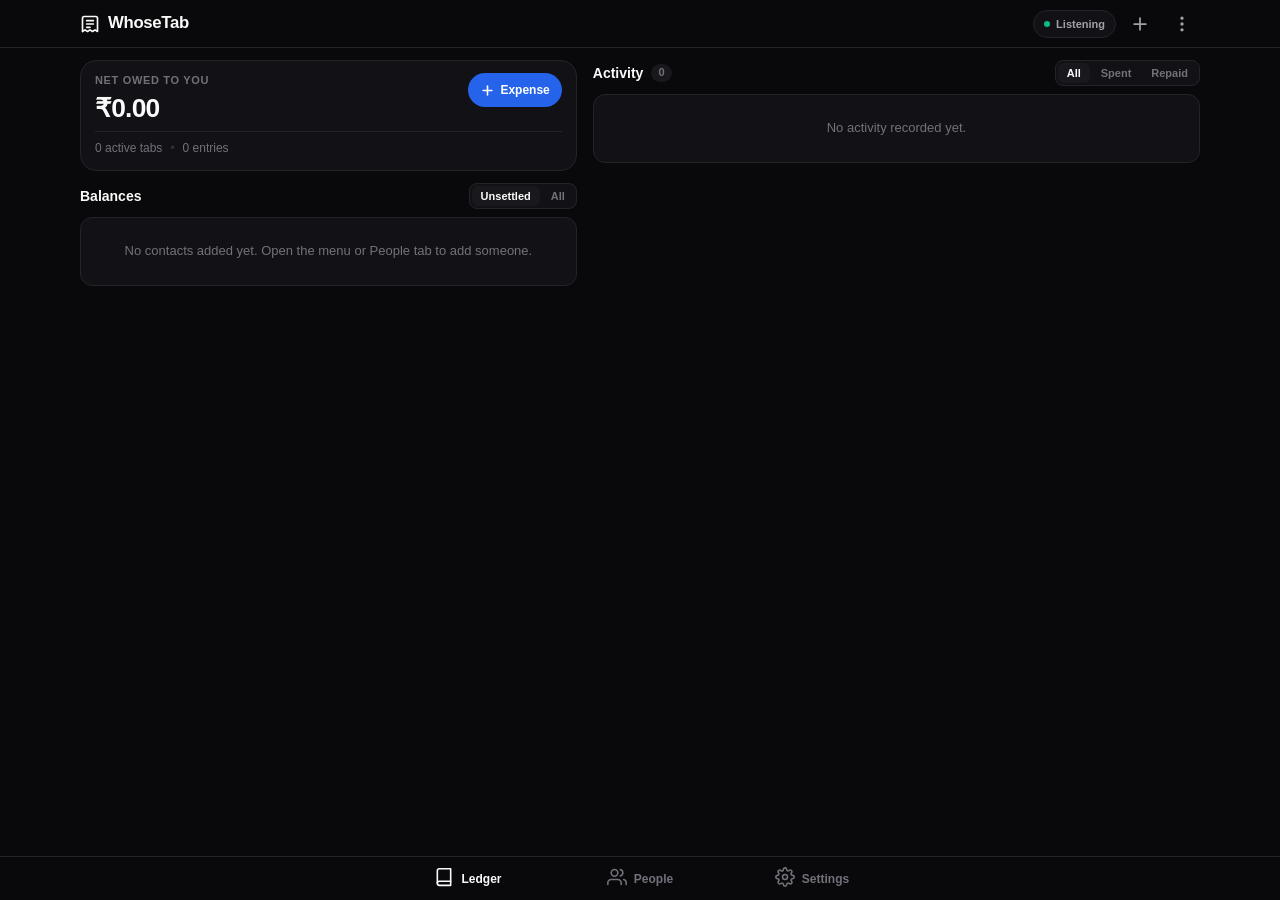
==== commit e4af687b: "Release v1.1.1: Floating Quick-Add popup over Paytm, lock-free ledger sync, and horizontal alignment" ====
--- a/mobile/index.html
+++ b/mobile/index.html
@@ -1,21 +1,25 @@
 <!DOCTYPE html>
 <html lang="en" data-theme="dark">
+
 <head>
   <meta charset="UTF-8">
-  <meta name="viewport" content="width=device-width, initial-scale=1.0, maximum-scale=1.0, user-scalable=no, viewport-fit=cover">
+  <meta name="viewport"
+    content="width=device-width, initial-scale=1.0, maximum-scale=1.0, user-scalable=no, viewport-fit=cover">
   <meta name="theme-color" content="#09090B">
   <meta name="description" content="WhoseTab — Offline expense ledger and payment tracker.">
   <title>WhoseTab</title>
   <link rel="manifest" href="manifest.json">
   <link rel="stylesheet" href="style.css">
 </head>
+
 <body>
   <div class="app-shell">
 
     <!-- Top Application Bar -->
     <header class="app-header">
       <div class="brand-group">
-        <svg class="brand-mark" width="20" height="20" viewBox="0 0 24 24" fill="none" stroke="currentColor" stroke-width="2" stroke-linecap="round" stroke-linejoin="round" aria-hidden="true">
+        <svg class="brand-mark" width="20" height="20" viewBox="0 0 24 24" fill="none" stroke="currentColor"
+          stroke-width="2" stroke-linecap="round" stroke-linejoin="round" aria-hidden="true">
           <path d="M5 3h14a2 2 0 0 1 2 2v16l-3-2-3 2-3-2-3 2-3-2-3 2V5a2 2 0 0 1 2-2z"></path>
           <line x1="8" y1="8" x2="16" y2="8"></line>
           <line x1="8" y1="12" x2="16" y2="12"></line>
@@ -25,21 +29,26 @@
       </div>
 
       <div class="header-actions">
-        <button type="button" id="scannerStatusBadge" class="status-pill active" aria-label="Background payment listener status">
+        <button type="button" id="scannerStatusBadge" class="status-pill active"
+          aria-label="Background payment listener status">
           <span class="status-dot"></span>
           <span id="scannerStatusText">Listening</span>
         </button>
 
-        <button type="button" id="openSnapModalBtn" class="icon-action-btn" aria-label="Add Expense" title="Add Expense">
-          <svg width="20" height="20" viewBox="0 0 24 24" fill="none" stroke="currentColor" stroke-width="2.1" stroke-linecap="round" stroke-linejoin="round">
+        <button type="button" id="openSnapModalBtn" class="icon-action-btn" aria-label="Add Expense"
+          title="Add Expense">
+          <svg width="20" height="20" viewBox="0 0 24 24" fill="none" stroke="currentColor" stroke-width="2.1"
+            stroke-linecap="round" stroke-linejoin="round">
             <line x1="12" y1="5" x2="12" y2="19"></line>
             <line x1="5" y1="12" x2="19" y2="12"></line>
           </svg>
         </button>
 
         <div class="menu-anchor">
-          <button type="button" id="headerMoreBtn" class="icon-action-btn" aria-label="More options" aria-expanded="false">
-            <svg width="20" height="20" viewBox="0 0 24 24" fill="none" stroke="currentColor" stroke-width="2" stroke-linecap="round" stroke-linejoin="round">
+          <button type="button" id="headerMoreBtn" class="icon-action-btn" aria-label="More options"
+            aria-expanded="false">
+            <svg width="20" height="20" viewBox="0 0 24 24" fill="none" stroke="currentColor" stroke-width="2"
+              stroke-linecap="round" stroke-linejoin="round">
               <circle cx="12" cy="5" r="1"></circle>
               <circle cx="12" cy="12" r="1"></circle>
               <circle cx="12" cy="19" r="1"></circle>
@@ -48,28 +57,55 @@
 
           <div id="headerOverflowMenu" class="popover-menu hidden" role="menu">
             <button type="button" class="menu-item" id="menuAddContact" role="menuitem">
-              <svg width="16" height="16" viewBox="0 0 24 24" fill="none" stroke="currentColor" stroke-width="2" stroke-linecap="round" stroke-linejoin="round"><path d="M16 21v-2a4 4 0 0 0-4-4H5a4 4 0 0 0-4 4v2"></path><circle cx="8.5" cy="7" r="4"></circle><line x1="20" y1="8" x2="20" y2="14"></line><line x1="23" y1="11" x2="17" y2="11"></line></svg>
+              <svg width="16" height="16" viewBox="0 0 24 24" fill="none" stroke="currentColor" stroke-width="2"
+                stroke-linecap="round" stroke-linejoin="round">
+                <path d="M16 21v-2a4 4 0 0 0-4-4H5a4 4 0 0 0-4 4v2"></path>
+                <circle cx="8.5" cy="7" r="4"></circle>
+                <line x1="20" y1="8" x2="20" y2="14"></line>
+                <line x1="23" y1="11" x2="17" y2="11"></line>
+              </svg>
               <span>Add Contact</span>
             </button>
             <button type="button" class="menu-item" id="menuPermissions" role="menuitem">
-              <svg width="16" height="16" viewBox="0 0 24 24" fill="none" stroke="currentColor" stroke-width="2" stroke-linecap="round" stroke-linejoin="round"><path d="M12 22s8-4 8-10V5l-8-3-8 3v7c0 6 8 10 8 10z"></path></svg>
+              <svg width="16" height="16" viewBox="0 0 24 24" fill="none" stroke="currentColor" stroke-width="2"
+                stroke-linecap="round" stroke-linejoin="round">
+                <path d="M12 22s8-4 8-10V5l-8-3-8 3v7c0 6 8 10 8 10z"></path>
+              </svg>
               <span>Permissions</span>
             </button>
             <button type="button" class="menu-item" id="menuTestOverlay" role="menuitem">
-              <svg width="16" height="16" viewBox="0 0 24 24" fill="none" stroke="currentColor" stroke-width="2" stroke-linecap="round" stroke-linejoin="round"><rect x="3" y="3" width="18" height="18" rx="2"></rect><rect x="11" y="13" width="8" height="6" rx="1"></rect></svg>
+              <svg width="16" height="16" viewBox="0 0 24 24" fill="none" stroke="currentColor" stroke-width="2"
+                stroke-linecap="round" stroke-linejoin="round">
+                <rect x="3" y="3" width="18" height="18" rx="2"></rect>
+                <rect x="11" y="13" width="8" height="6" rx="1"></rect>
+              </svg>
               <span>Preview Quick-Add Popup</span>
             </button>
             <div class="menu-divider"></div>
             <button type="button" class="menu-item" id="menuExportData" role="menuitem">
-              <svg width="16" height="16" viewBox="0 0 24 24" fill="none" stroke="currentColor" stroke-width="2" stroke-linecap="round" stroke-linejoin="round"><path d="M21 15v4a2 2 0 0 1-2 2H5a2 2 0 0 1-2-2v-4"></path><polyline points="7 10 12 15 17 10"></polyline><line x1="12" y1="15" x2="12" y2="3"></line></svg>
+              <svg width="16" height="16" viewBox="0 0 24 24" fill="none" stroke="currentColor" stroke-width="2"
+                stroke-linecap="round" stroke-linejoin="round">
+                <path d="M21 15v4a2 2 0 0 1-2 2H5a2 2 0 0 1-2-2v-4"></path>
+                <polyline points="7 10 12 15 17 10"></polyline>
+                <line x1="12" y1="15" x2="12" y2="3"></line>
+              </svg>
               <span>Export Backup</span>
             </button>
             <button type="button" class="menu-item" id="menuImportData" role="menuitem">
-              <svg width="16" height="16" viewBox="0 0 24 24" fill="none" stroke="currentColor" stroke-width="2" stroke-linecap="round" stroke-linejoin="round"><path d="M21 15v4a2 2 0 0 1-2 2H5a2 2 0 0 1-2-2v-4"></path><polyline points="17 8 12 3 7 8"></polyline><line x1="12" y1="3" x2="12" y2="15"></line></svg>
+              <svg width="16" height="16" viewBox="0 0 24 24" fill="none" stroke="currentColor" stroke-width="2"
+                stroke-linecap="round" stroke-linejoin="round">
+                <path d="M21 15v4a2 2 0 0 1-2 2H5a2 2 0 0 1-2-2v-4"></path>
+                <polyline points="17 8 12 3 7 8"></polyline>
+                <line x1="12" y1="3" x2="12" y2="15"></line>
+              </svg>
               <span>Import Backup</span>
             </button>
             <button type="button" class="menu-item" id="menuCheckUpdates" role="menuitem">
-              <svg width="16" height="16" viewBox="0 0 24 24" fill="none" stroke="currentColor" stroke-width="2" stroke-linecap="round" stroke-linejoin="round"><polyline points="23 4 23 10 17 10"></polyline><path d="M20.49 15a9 9 0 1 1-2.12-9.36L23 10"></path></svg>
+              <svg width="16" height="16" viewBox="0 0 24 24" fill="none" stroke="currentColor" stroke-width="2"
+                stroke-linecap="round" stroke-linejoin="round">
+                <polyline points="23 4 23 10 17 10"></polyline>
+                <path d="M20.49 15a9 9 0 1 1-2.12-9.36L23 10"></path>
+              </svg>
               <span>Check for Updates</span>
             </button>
           </div>
@@ -82,55 +118,66 @@
 
       <!-- VIEW 1: LEDGER OVERVIEW -->
       <section id="viewDashboard" class="tab-view active">
-        <!-- Net Balance Hero Card -->
-        <div class="balance-hero-card">
-          <div class="hero-top">
-            <div>
-              <span class="hero-eyebrow">Net Owed to You</span>
-              <div class="hero-amount tabular" id="totalOwedToMe">₹0.00</div>
-            </div>
-            <button type="button" id="heroAddBtn" class="btn-pill-primary">
-              <svg width="15" height="15" viewBox="0 0 24 24" fill="none" stroke="currentColor" stroke-width="2.5" stroke-linecap="round" stroke-linejoin="round"><line x1="12" y1="5" x2="12" y2="19"></line><line x1="5" y1="12" x2="19" y2="12"></line></svg>
-              <span>Expense</span>
-            </button>
-          </div>
-          <div class="hero-footer">
-            <span class="hero-meta" id="activeDebtorsCount">0 active balances</span>
-            <span class="hero-meta-dot" aria-hidden="true">•</span>
-            <span class="hero-meta" id="heroExpenseCount">0 entries</span>
-          </div>
-        </div>
-
-        <!-- Section: Active Balances -->
-        <div class="section-bar">
-          <h2 class="section-title">Balances</h2>
-          <div class="section-bar-actions">
-            <div class="segmented-mini" role="tablist">
-              <button type="button" class="seg-mini-btn active" id="dashboardBalActiveBtn" data-mode="active">Unsettled</button>
-              <button type="button" class="seg-mini-btn" id="dashboardBalAllBtn" data-mode="all">All</button>
-            </div>
-          </div>
-        </div>
-
-        <div id="peopleList" class="grouped-list">
-          <!-- Populated via JS -->
-        </div>
-
-        <!-- Section: Recent Activity (Expenses & Repayments) -->
-        <div class="section-bar mt-6">
-          <div class="section-title-group">
-            <h2 class="section-title">Activity</h2>
-            <span class="count-pill tabular" id="expenseCountBadge">0</span>
-          </div>
-          <div class="segmented-mini" role="tablist">
-            <button type="button" class="seg-mini-btn active" data-act-filter="all">All</button>
-            <button type="button" class="seg-mini-btn" data-act-filter="expense">Spent</button>
-            <button type="button" class="seg-mini-btn" data-act-filter="repayment">Repaid</button>
-          </div>
-        </div>
-
-        <div id="recentExpensesList" class="grouped-list">
-          <!-- Populated via JS -->
+        <div class="dashboard-layout">
+          <div class="dashboard-left">
+            <!-- Net Balance Hero Card -->
+            <div class="balance-hero-card">
+              <div class="hero-top">
+                <div>
+                  <span class="hero-eyebrow">Net Owed to You</span>
+                  <div class="hero-amount tabular" id="totalOwedToMe">₹0.00</div>
+                </div>
+                <button type="button" id="heroAddBtn" class="btn-pill-primary">
+                  <svg width="15" height="15" viewBox="0 0 24 24" fill="none" stroke="currentColor" stroke-width="2.5"
+                    stroke-linecap="round" stroke-linejoin="round">
+                    <line x1="12" y1="5" x2="12" y2="19"></line>
+                    <line x1="5" y1="12" x2="19" y2="12"></line>
+                  </svg>
+                  <span>Expense</span>
+                </button>
+              </div>
+              <div class="hero-footer">
+                <span class="hero-meta" id="activeDebtorsCount">0 active balances</span>
+                <span class="hero-meta-dot" aria-hidden="true">•</span>
+                <span class="hero-meta" id="heroExpenseCount">0 entries</span>
+              </div>
+            </div>
+
+            <!-- Section: Active Balances -->
+            <div class="section-bar">
+              <h2 class="section-title">Balances</h2>
+              <div class="section-bar-actions">
+                <div class="segmented-mini" role="tablist">
+                  <button type="button" class="seg-mini-btn active" id="dashboardBalActiveBtn"
+                    data-mode="active">Unsettled</button>
+                  <button type="button" class="seg-mini-btn" id="dashboardBalAllBtn" data-mode="all">All</button>
+                </div>
+              </div>
+            </div>
+
+            <div id="peopleList" class="grouped-list">
+              <!-- Populated via JS -->
+            </div>
+          </div>
+
+          <div class="dashboard-right">
+            <!-- Section: Recent Activity (Expenses & Repayments) -->
+            <div class="section-bar mt-6 activity-bar">
+              <div class="section-title-group">
+                <h2 class="section-title">Activity</h2>
+                <span class="count-pill tabular" id="expenseCountBadge">0</span>
+              </div>
+              <div class="segmented-mini" role="tablist">
+                <button type="button" class="seg-mini-btn active" data-act-filter="all">All</button>
+                <button type="button" class="seg-mini-btn" data-act-filter="expense">Spent</button>
+                <button type="button" class="seg-mini-btn" data-act-filter="repayment">Repaid</button>
+              </div>
+            </div>
+
+            <div id="recentExpensesList" class="grouped-list">
+              <!-- Populated via JS -->
+            </div>
+          </div>
         </div>
       </section>
 
@@ -139,22 +186,32 @@
         <div class="section-bar">
           <h2 class="section-title">People</h2>
           <button type="button" id="addPersonPageBtn" class="btn-pill-subtle">
-            <svg width="14" height="14" viewBox="0 0 24 24" fill="none" stroke="currentColor" stroke-width="2.5" stroke-linecap="round" stroke-linejoin="round"><line x1="12" y1="5" x2="12" y2="19"></line><line x1="5" y1="12" x2="19" y2="12"></line></svg>
+            <svg width="14" height="14" viewBox="0 0 24 24" fill="none" stroke="currentColor" stroke-width="2.5"
+              stroke-linecap="round" stroke-linejoin="round">
+              <line x1="12" y1="5" x2="12" y2="19"></line>
+              <line x1="5" y1="12" x2="19" y2="12"></line>
+            </svg>
             <span>New Contact</span>
           </button>
         </div>
 
-        <div class="search-field-wrap mt-2">
-          <svg class="search-icon" width="16" height="16" viewBox="0 0 24 24" fill="none" stroke="currentColor" stroke-width="2" stroke-linecap="round" stroke-linejoin="round"><circle cx="11" cy="11" r="8"></circle><line x1="21" y1="21" x2="16.65" y2="16.65"></line></svg>
-          <input type="search" id="peopleSearchInput" class="search-input" placeholder="Search by name, phone, or UPI">
-        </div>
-
-        <div class="filter-strip mt-3">
-          <button type="button" class="chip active" data-filter="all">All</button>
-          <button type="button" class="chip" data-filter="unsettled">Unsettled</button>
-          <button type="button" class="chip" data-filter="Roommate">Roommates</button>
-          <button type="button" class="chip" data-filter="Classmate">Classmates</button>
-          <button type="button" class="chip" data-filter="Friend">Friends</button>
+        <div class="people-toolbar">
+          <div class="search-field-wrap">
+            <svg class="search-icon" width="16" height="16" viewBox="0 0 24 24" fill="none" stroke="currentColor"
+              stroke-width="2" stroke-linecap="round" stroke-linejoin="round">
+              <circle cx="11" cy="11" r="8"></circle>
+              <line x1="21" y1="21" x2="16.65" y2="16.65"></line>
+            </svg>
+            <input type="search" id="peopleSearchInput" class="search-input" placeholder="Search by name, phone, or UPI">
+          </div>
+
+          <div class="filter-strip">
+            <button type="button" class="chip active" data-filter="all">All</button>
+            <button type="button" class="chip" data-filter="unsettled">Unsettled</button>
+            <button type="button" class="chip" data-filter="Roommate">Roommates</button>
+            <button type="button" class="chip" data-filter="Classmate">Classmates</button>
+            <button type="button" class="chip" data-filter="Friend">Friends</button>
+          </div>
         </div>
 
         <div id="contactsFullList" class="grouped-list mt-3">
@@ -166,124 +223,147 @@
       <section id="viewSettings" class="tab-view">
         <h2 class="page-heading">Settings</h2>
 
-        <div class="settings-section-label">Payment Detection</div>
-        <div class="grouped-list settings-group">
-          <div class="settings-row">
-            <div class="settings-row-info">
-              <span class="row-title">When payment occurs</span>
-              <span class="row-subtitle">Behavior after paying via Paytm or UPI</span>
-            </div>
-            <select id="detectionModeSelector" class="inline-select">
-              <option value="overlay">Quick-Add Popup</option>
-              <option value="open_app">Open Full App</option>
-              <option value="notification">Notification Only</option>
-            </select>
-          </div>
-
-          <div class="settings-row">
-            <div class="settings-row-info">
-              <span class="row-title">Popup delay</span>
-              <span class="row-subtitle">Wait before displaying prompt</span>
-            </div>
-            <select id="paytmDelaySelector" class="inline-select">
-              <option value="0" selected>Instant</option>
-              <option value="1000">1s</option>
-              <option value="2000">2s</option>
-              <option value="3000">3s</option>
-              <option value="5000">5s</option>
-            </select>
-          </div>
-
-          <button type="button" id="testOverlaySettingsBtn" class="settings-row interactive-row">
-            <div class="settings-row-info">
-              <span class="row-title">Preview bottom-right popup</span>
-              <span class="row-subtitle">Test quick-add toast overlay</span>
-            </div>
-            <svg class="row-chevron" width="18" height="18" viewBox="0 0 24 24" fill="none" stroke="currentColor" stroke-width="2" stroke-linecap="round" stroke-linejoin="round"><polyline points="9 18 15 12 9 6"></polyline></svg>
-          </button>
-        </div>
-
-        <div class="settings-section-label">Background Service</div>
-        <div class="grouped-list settings-group">
-          <div class="settings-row" id="settingsItemNotif">
-            <div class="settings-row-info">
-              <span class="row-title">Notification Access</span>
-              <span class="row-subtitle">Read Paytm &amp; bank SMS alerts</span>
-            </div>
-            <button type="button" id="grantNotificationAccessBtn" class="btn-status-action">Enable</button>
-          </div>
-
-          <div class="settings-row" id="settingsItemPostNotif">
-            <div class="settings-row-info">
-              <span class="row-title">Status Bar Icon &amp; Alerts</span>
-              <span class="row-subtitle">Shows persistent background indicator</span>
-            </div>
-            <button type="button" id="grantPostNotifBtn" class="btn-status-action">Allow</button>
-          </div>
-
-          <div class="settings-row" id="settingsItemOverlay">
-            <div class="settings-row-info">
-              <span class="row-title">Display Over Apps</span>
-              <span class="row-subtitle">Show quick-add popup over Paytm</span>
-            </div>
-            <button type="button" id="grantOverlayAccessBtn" class="btn-status-action">Enable</button>
-          </div>
-
-          <div class="settings-row" id="settingsItemBattery">
-            <div class="settings-row-info">
-              <span class="row-title">Unrestricted Battery</span>
-              <span class="row-subtitle">Keep listener active in background</span>
-            </div>
-            <button type="button" id="grantBatteryAccessBtn" class="btn-status-action">Allow</button>
-          </div>
-        </div>
-
-        <div class="settings-section-label">Appearance</div>
-        <div class="grouped-list settings-group">
-          <div class="settings-row">
-            <div class="settings-row-info">
-              <span class="row-title">Theme</span>
-              <span class="row-subtitle">Interface color scheme</span>
-            </div>
-            <div class="segmented-mini">
-              <button type="button" class="seg-mini-btn" id="themeDarkBtn">Dark</button>
-              <button type="button" class="seg-mini-btn" id="themeLightBtn">Light</button>
-            </div>
-          </div>
-
-          <div class="settings-row">
-            <div class="settings-row-info">
-              <span class="row-title">Currency</span>
-            </div>
-            <span class="value-muted">INR (₹)</span>
-          </div>
-        </div>
-
-        <div class="settings-section-label">Application &amp; Backup</div>
-        <div class="grouped-list settings-group">
-          <div class="settings-row">
-            <div class="settings-row-info">
-              <span class="row-title">Version <span id="appVersionDisplay" class="text-muted">v1.1.0</span></span>
-              <span class="row-subtitle" id="updateStatusNotice">Stored locally on device</span>
-            </div>
-            <button type="button" id="checkForUpdatesBtn" class="btn-status-action">Check</button>
-          </div>
-
-          <button type="button" id="exportDataBtn" class="settings-row interactive-row">
-            <span class="row-title">Export JSON Backup</span>
-            <svg class="row-chevron" width="18" height="18" viewBox="0 0 24 24" fill="none" stroke="currentColor" stroke-width="2" stroke-linecap="round" stroke-linejoin="round"><polyline points="9 18 15 12 9 6"></polyline></svg>
-          </button>
-
-          <button type="button" id="importDataBtn" class="settings-row interactive-row">
-            <span class="row-title">Import JSON Backup</span>
-            <svg class="row-chevron" width="18" height="18" viewBox="0 0 24 24" fill="none" stroke="currentColor" stroke-width="2" stroke-linecap="round" stroke-linejoin="round"><polyline points="9 18 15 12 9 6"></polyline></svg>
-          </button>
-          <input type="file" id="importFileInput" accept=".json" style="display: none;">
-
-          <button type="button" id="clearDataBtn" class="settings-row interactive-row danger-row">
-            <span class="row-title text-danger">Reset Ledger Data</span>
-            <svg class="row-chevron text-danger" width="18" height="18" viewBox="0 0 24 24" fill="none" stroke="currentColor" stroke-width="2" stroke-linecap="round" stroke-linejoin="round"><polyline points="3 6 5 6 21 6"></polyline><path d="M19 6l-1 14a2 2 0 0 1-2 2H8a2 2 0 0 1-2-2L5 6"></path></svg>
-          </button>
+        <div class="settings-grid">
+          <div class="settings-block">
+            <div class="settings-section-label">Payment Detection</div>
+            <div class="grouped-list settings-group">
+              <div class="settings-row">
+                <div class="settings-row-info">
+                  <span class="row-title">When payment occurs</span>
+                  <span class="row-subtitle">Behavior after paying via Paytm or UPI</span>
+                </div>
+                <select id="detectionModeSelector" class="inline-select">
+                  <option value="overlay">Quick-Add Popup</option>
+                  <option value="open_app">Open Full App</option>
+                  <option value="notification">Notification Only</option>
+                </select>
+              </div>
+
+              <div class="settings-row">
+                <div class="settings-row-info">
+                  <span class="row-title">Popup delay</span>
+                  <span class="row-subtitle">Wait before displaying prompt</span>
+                </div>
+                <select id="paytmDelaySelector" class="inline-select">
+                  <option value="0" selected>Instant</option>
+                  <option value="1000">1s</option>
+                  <option value="2000">2s</option>
+                  <option value="3000">3s</option>
+                  <option value="5000">5s</option>
+                </select>
+              </div>
+
+              <button type="button" id="testOverlaySettingsBtn" class="settings-row interactive-row">
+                <div class="settings-row-info">
+                  <span class="row-title">Preview bottom-right popup</span>
+                  <span class="row-subtitle">Test quick-add toast overlay</span>
+                </div>
+                <svg class="row-chevron" width="18" height="18" viewBox="0 0 24 24" fill="none" stroke="currentColor"
+                  stroke-width="2" stroke-linecap="round" stroke-linejoin="round">
+                  <polyline points="9 18 15 12 9 6"></polyline>
+                </svg>
+              </button>
+            </div>
+          </div>
+
+          <div class="settings-block">
+            <div class="settings-section-label">Background Service</div>
+            <div class="grouped-list settings-group">
+              <div class="settings-row" id="settingsItemNotif">
+                <div class="settings-row-info">
+                  <span class="row-title">Notification Access</span>
+                  <span class="row-subtitle">Read Paytm &amp; bank SMS alerts</span>
+                </div>
+                <button type="button" id="grantNotificationAccessBtn" class="btn-status-action">Enable</button>
+              </div>
+
+              <div class="settings-row" id="settingsItemPostNotif">
+                <div class="settings-row-info">
+                  <span class="row-title">Status Bar Icon &amp; Alerts</span>
+                  <span class="row-subtitle">Shows persistent background indicator</span>
+                </div>
+                <button type="button" id="grantPostNotifBtn" class="btn-status-action">Allow</button>
+              </div>
+
+              <div class="settings-row" id="settingsItemOverlay">
+                <div class="settings-row-info">
+                  <span class="row-title">Display Over Apps</span>
+                  <span class="row-subtitle">Show quick-add popup over Paytm</span>
+                </div>
+                <button type="button" id="grantOverlayAccessBtn" class="btn-status-action">Enable</button>
+              </div>
+
+              <div class="settings-row" id="settingsItemBattery">
+                <div class="settings-row-info">
+                  <span class="row-title">Unrestricted Battery</span>
+                  <span class="row-subtitle">Keep listener active in background</span>
+                </div>
+                <button type="button" id="grantBatteryAccessBtn" class="btn-status-action">Allow</button>
+              </div>
+            </div>
+          </div>
+
+          <div class="settings-block">
+            <div class="settings-section-label">Appearance</div>
+            <div class="grouped-list settings-group">
+              <div class="settings-row">
+                <div class="settings-row-info">
+                  <span class="row-title">Theme</span>
+                  <span class="row-subtitle">Interface color scheme</span>
+                </div>
+                <div class="segmented-mini">
+                  <button type="button" class="seg-mini-btn" id="themeDarkBtn">Dark</button>
+                  <button type="button" class="seg-mini-btn" id="themeLightBtn">Light</button>
+                </div>
+              </div>
+
+              <div class="settings-row">
+                <div class="settings-row-info">
+                  <span class="row-title">Currency</span>
+                </div>
+                <span class="value-muted">INR (₹)</span>
+              </div>
+            </div>
+          </div>
+
+          <div class="settings-block">
+            <div class="settings-section-label">Application &amp; Backup</div>
+            <div class="grouped-list settings-group">
+              <div class="settings-row">
+                <div class="settings-row-info">
+                  <span class="row-title">Version <span id="appVersionDisplay" class="text-muted">v1.1.1</span></span>
+                  <span class="row-subtitle" id="updateStatusNotice">Stored locally on device</span>
+                </div>
+                <button type="button" id="checkForUpdatesBtn" class="btn-status-action">Check</button>
+              </div>
+
+              <button type="button" id="exportDataBtn" class="settings-row interactive-row">
+                <span class="row-title">Export JSON Backup</span>
+                <svg class="row-chevron" width="18" height="18" viewBox="0 0 24 24" fill="none" stroke="currentColor"
+                  stroke-width="2" stroke-linecap="round" stroke-linejoin="round">
+                  <polyline points="9 18 15 12 9 6"></polyline>
+                </svg>
+              </button>
+
+              <button type="button" id="importDataBtn" class="settings-row interactive-row">
+                <span class="row-title">Import JSON Backup</span>
+                <svg class="row-chevron" width="18" height="18" viewBox="0 0 24 24" fill="none" stroke="currentColor"
+                  stroke-width="2" stroke-linecap="round" stroke-linejoin="round">
+                  <polyline points="9 18 15 12 9 6"></polyline>
+                </svg>
+              </button>
+              <input type="file" id="importFileInput" accept=".json" style="display: none;">
+
+              <button type="button" id="clearDataBtn" class="settings-row interactive-row danger-row">
+                <span class="row-title text-danger">Reset Ledger Data</span>
+                <svg class="row-chevron text-danger" width="18" height="18" viewBox="0 0 24 24" fill="none"
+                  stroke="currentColor" stroke-width="2" stroke-linecap="round" stroke-linejoin="round">
+                  <polyline points="3 6 5 6 21 6"></polyline>
+                  <path d="M19 6l-1 14a2 2 0 0 1-2 2H8a2 2 0 0 1-2-2L5 6"></path>
+                </svg>
+              </button>
+            </div>
+          </div>
         </div>
       </section>
 
@@ -309,19 +389,35 @@
     <nav class="bottom-nav">
       <button type="button" class="nav-item active" data-target="viewDashboard">
         <span class="nav-icon">
-          <svg width="20" height="20" viewBox="0 0 24 24" fill="none" stroke="currentColor" stroke-width="1.9" stroke-linecap="round" stroke-linejoin="round"><path d="M4 19.5A2.5 2.5 0 0 1 6.5 17H20"></path><path d="M6.5 2H20v20H6.5A2.5 2.5 0 0 1 4 19.5v-15A2.5 2.5 0 0 1 6.5 2z"></path></svg>
+          <svg width="20" height="20" viewBox="0 0 24 24" fill="none" stroke="currentColor" stroke-width="1.9"
+            stroke-linecap="round" stroke-linejoin="round">
+            <path d="M4 19.5A2.5 2.5 0 0 1 6.5 17H20"></path>
+            <path d="M6.5 2H20v20H6.5A2.5 2.5 0 0 1 4 19.5v-15A2.5 2.5 0 0 1 6.5 2z"></path>
+          </svg>
         </span>
         <span class="nav-label">Ledger</span>
       </button>
       <button type="button" class="nav-item" data-target="viewPeople">
         <span class="nav-icon">
-          <svg width="20" height="20" viewBox="0 0 24 24" fill="none" stroke="currentColor" stroke-width="1.9" stroke-linecap="round" stroke-linejoin="round"><path d="M17 21v-2a4 4 0 0 0-4-4H5a4 4 0 0 0-4 4v2"></path><circle cx="9" cy="7" r="4"></circle><path d="M23 21v-2a4 4 0 0 0-3-3.87"></path><path d="M16 3.13a4 4 0 0 1 0 7.75"></path></svg>
+          <svg width="20" height="20" viewBox="0 0 24 24" fill="none" stroke="currentColor" stroke-width="1.9"
+            stroke-linecap="round" stroke-linejoin="round">
+            <path d="M17 21v-2a4 4 0 0 0-4-4H5a4 4 0 0 0-4 4v2"></path>
+            <circle cx="9" cy="7" r="4"></circle>
+            <path d="M23 21v-2a4 4 0 0 0-3-3.87"></path>
+            <path d="M16 3.13a4 4 0 0 1 0 7.75"></path>
+          </svg>
         </span>
         <span class="nav-label">People</span>
       </button>
       <button type="button" class="nav-item" data-target="viewSettings">
         <span class="nav-icon">
-          <svg width="20" height="20" viewBox="0 0 24 24" fill="none" stroke="currentColor" stroke-width="1.9" stroke-linecap="round" stroke-linejoin="round"><circle cx="12" cy="12" r="3"></circle><path d="M19.4 15a1.65 1.65 0 0 0 .33 1.82l.06.06a2 2 0 0 1 0 2.83 2 2 0 0 1-2.83 0l-.06-.06a1.65 1.65 0 0 0-1.82-.33 1.65 1.65 0 0 0-1 1.51V21a2 2 0 0 1-2 2 2 2 0 0 1-2-2v-.09A1.65 1.65 0 0 0 9 19.4a1.65 1.65 0 0 0-1.82.33l-.06.06a2 2 0 0 1-2.83 0 2 2 0 0 1 0-2.83l.06-.06a1.65 1.65 0 0 0 .33-1.82 1.65 1.65 0 0 0-1.51-1H3a2 2 0 0 1-2-2 2 2 0 0 1 2-2h.09A1.65 1.65 0 0 0 4.6 9a1.65 1.65 0 0 0-.33-1.82l-.06-.06a2 2 0 0 1 0-2.83 2 2 0 0 1 2.83 0l.06.06a1.65 1.65 0 0 0 1.82.33H9a1.65 1.65 0 0 0 1-1.51V3a2 2 0 0 1 2-2 2 2 0 0 1 2 2v.09a1.65 1.65 0 0 0 1 1.51 1.65 1.65 0 0 0 1.82-.33l.06-.06a2 2 0 0 1 2.83 0 2 2 0 0 1 0 2.83l-.06.06a1.65 1.65 0 0 0-.33 1.82V9a1.65 1.65 0 0 0 1.51 1H21a2 2 0 0 1 2 2 2 2 0 0 1-2 2h-.09a1.65 1.65 0 0 0-1.51 1z"></path></svg>
+          <svg width="20" height="20" viewBox="0 0 24 24" fill="none" stroke="currentColor" stroke-width="1.9"
+            stroke-linecap="round" stroke-linejoin="round">
+            <circle cx="12" cy="12" r="3"></circle>
+            <path
+              d="M19.4 15a1.65 1.65 0 0 0 .33 1.82l.06.06a2 2 0 0 1 0 2.83 2 2 0 0 1-2.83 0l-.06-.06a1.65 1.65 0 0 0-1.82-.33 1.65 1.65 0 0 0-1 1.51V21a2 2 0 0 1-2 2 2 2 0 0 1-2-2v-.09A1.65 1.65 0 0 0 9 19.4a1.65 1.65 0 0 0-1.82.33l-.06.06a2 2 0 0 1-2.83 0 2 2 0 0 1 0-2.83l.06-.06a1.65 1.65 0 0 0 .33-1.82 1.65 1.65 0 0 0-1.51-1H3a2 2 0 0 1-2-2 2 2 0 0 1 2-2h.09A1.65 1.65 0 0 0 4.6 9a1.65 1.65 0 0 0-.33-1.82l-.06-.06a2 2 0 0 1 0-2.83 2 2 0 0 1 2.83 0l.06.06a1.65 1.65 0 0 0 1.82.33H9a1.65 1.65 0 0 0 1-1.51V3a2 2 0 0 1 2-2 2 2 0 0 1 2 2v.09a1.65 1.65 0 0 0 1 1.51 1.65 1.65 0 0 0 1.82-.33l.06-.06a2 2 0 0 1 2.83 0 2 2 0 0 1 0 2.83l-.06.06a1.65 1.65 0 0 0-.33 1.82V9a1.65 1.65 0 0 0 1.51 1H21a2 2 0 0 1 2 2 2 2 0 0 1-2 2h-.09a1.65 1.65 0 0 0-1.51 1z">
+            </path>
+          </svg>
         </span>
         <span class="nav-label">Settings</span>
       </button>
@@ -340,7 +436,8 @@
         </div>
 
         <p class="sheet-desc">
-          Enable these permissions so WhoseTab stays active in the background and shows the quick-add popup on Paytm payments.
+          Enable these permissions so WhoseTab stays active in the background and shows the quick-add popup on Paytm
+          payments.
         </p>
 
         <div class="grouped-list mt-3">
@@ -379,7 +476,8 @@
 
         <div class="sheet-actions mt-4">
           <button type="button" id="completeSetupBtn" class="btn btn-primary btn-block btn-lg">Done</button>
-          <button type="button" id="skipSetupBtn" class="btn-text-subtle btn-block mt-2">Configure later in Settings</button>
+          <button type="button" id="skipSetupBtn" class="btn-text-subtle btn-block mt-2">Configure later in
+            Settings</button>
         </div>
       </div>
     </div>
@@ -399,15 +497,26 @@
         <div class="grouped-list mt-3">
           <button type="button" id="actionSplitBtn" class="settings-row interactive-row">
             <span class="row-title">Add Expense</span>
-            <svg class="row-chevron" width="18" height="18" viewBox="0 0 24 24" fill="none" stroke="currentColor" stroke-width="2" stroke-linecap="round" stroke-linejoin="round"><line x1="12" y1="5" x2="12" y2="19"></line><line x1="5" y1="12" x2="19" y2="12"></line></svg>
+            <svg class="row-chevron" width="18" height="18" viewBox="0 0 24 24" fill="none" stroke="currentColor"
+              stroke-width="2" stroke-linecap="round" stroke-linejoin="round">
+              <line x1="12" y1="5" x2="12" y2="19"></line>
+              <line x1="5" y1="12" x2="19" y2="12"></line>
+            </svg>
           </button>
           <button type="button" id="actionSettleBtn" class="settings-row interactive-row">
             <span class="row-title text-success">Record Settlement</span>
-            <svg class="row-chevron text-success" width="18" height="18" viewBox="0 0 24 24" fill="none" stroke="currentColor" stroke-width="2" stroke-linecap="round" stroke-linejoin="round"><polyline points="20 6 9 17 4 12"></polyline></svg>
+            <svg class="row-chevron text-success" width="18" height="18" viewBox="0 0 24 24" fill="none"
+              stroke="currentColor" stroke-width="2" stroke-linecap="round" stroke-linejoin="round">
+              <polyline points="20 6 9 17 4 12"></polyline>
+            </svg>
           </button>
           <button type="button" id="actionEditPersonBtn" class="settings-row interactive-row">
             <span class="row-title">Edit Contact Details</span>
-            <svg class="row-chevron" width="18" height="18" viewBox="0 0 24 24" fill="none" stroke="currentColor" stroke-width="2" stroke-linecap="round" stroke-linejoin="round"><path d="M11 4H4a2 2 0 0 0-2 2v14a2 2 0 0 0 2 2h14a2 2 0 0 0 2-2v-7"></path><path d="M18.5 2.5a2.121 2.121 0 0 1 3 3L12 15l-4 1 1-4 9.5-9.5z"></path></svg>
+            <svg class="row-chevron" width="18" height="18" viewBox="0 0 24 24" fill="none" stroke="currentColor"
+              stroke-width="2" stroke-linecap="round" stroke-linejoin="round">
+              <path d="M11 4H4a2 2 0 0 0-2 2v14a2 2 0 0 0 2 2h14a2 2 0 0 0 2-2v-7"></path>
+              <path d="M18.5 2.5a2.121 2.121 0 0 1 3 3L12 15l-4 1 1-4 9.5-9.5z"></path>
+            </svg>
           </button>
         </div>
 
@@ -441,7 +550,7 @@
 
     <!-- SHEET: ADD / LOG EXPENSE -->
     <div id="snapExpenseModal" class="modal-backdrop hidden" role="dialog" aria-modal="true">
-      <div class="modal-sheet">
+      <div class="modal-sheet modal-sheet-wide">
         <div class="sheet-handle"></div>
         <div class="modal-header">
           <h3 class="sheet-title" id="modalTitle">New Expense</h3>
@@ -451,64 +560,76 @@
         <form id="snapExpenseForm" novalidate>
           <div id="snapFormError" class="form-error-banner hidden" role="alert"></div>
 
-          <!-- Hero Numeric Amount -->
-          <div class="hero-input-box">
-            <span class="hero-currency">₹</span>
-            <input type="number" id="snapAmount" class="hero-num-input tabular" placeholder="0.00" step="any" required inputmode="decimal">
-          </div>
-
-          <div class="form-group mt-3">
-            <input type="text" id="snapTitle" class="form-input" placeholder="Description (e.g. Tea Stall, Groceries)">
-          </div>
-
-          <!-- Single-line Scrollable Category Strip -->
-          <div class="form-group">
-            <div class="category-strip">
-              <label class="cat-pill"><input type="radio" name="category" value="General" checked><span>General</span></label>
-              <label class="cat-pill"><input type="radio" name="category" value="Groceries"><span>Groceries</span></label>
-              <label class="cat-pill"><input type="radio" name="category" value="FoodDining"><span>Dining</span></label>
-              <label class="cat-pill"><input type="radio" name="category" value="SnacksChai"><span>Snacks</span></label>
-              <label class="cat-pill"><input type="radio" name="category" value="StationeryBooks"><span>Books</span></label>
-              <label class="cat-pill"><input type="radio" name="category" value="RoomRentUtilities"><span>Utilities</span></label>
-            </div>
-          </div>
-
-          <!-- Split People Selector -->
-          <div class="form-group" id="peopleSelectSection">
-            <div class="label-row">
-              <label class="form-label">Split between</label>
-              <div class="people-actions-row">
-                <button type="button" class="btn-link-xs" id="selectAllPeopleBtn">Select All</button>
-                <button type="button" class="btn-link-xs" id="clearAllPeopleBtn">Clear</button>
-              </div>
-            </div>
-            <div id="modalPeopleChips" class="people-chips-grid"></div>
-            <div id="selectedPeopleSummary" class="text-xs text-muted mt-1">Select contacts</div>
-          </div>
-
-          <!-- Your Share Bar -->
-          <div class="form-group">
-            <div class="label-row">
-              <label for="snapMyShare" class="form-label">Your share</label>
-              <div class="segmented-mini">
-                <button type="button" class="seg-mini-btn active" id="preset100ThemBtn">None for me</button>
-                <button type="button" class="seg-mini-btn" id="presetSplitEvenBtn">Split equally</button>
-              </div>
-            </div>
-            <div class="compact-amount-field mt-1">
-              <span class="compact-prefix">₹</span>
-              <input type="number" id="snapMyShare" class="compact-num-input tabular" placeholder="0.00" step="any" inputmode="decimal">
-              <button type="button" id="clearMyShareBtn" class="btn-clear-field" title="Clear">✕</button>
-            </div>
-          </div>
-
-          <!-- Breakdown Table -->
-          <div id="splitBreakdownCard" class="breakdown-panel">
-            <div class="breakdown-header">
-              <span class="text-xs text-muted uppercase-label">Breakdown</span>
-              <span id="summaryFriendsTotal" class="breakdown-total tabular">₹0.00 to collect</span>
-            </div>
-            <div id="summaryBreakdownList" class="breakdown-rows"></div>
+          <div class="snap-form-grid">
+            <div class="snap-col-left">
+              <!-- Hero Numeric Amount -->
+              <div class="hero-input-box">
+                <span class="hero-currency">₹</span>
+                <input type="number" id="snapAmount" class="hero-num-input tabular" placeholder="0.00" step="any" required
+                  inputmode="decimal">
+              </div>
+
+              <div class="form-group mt-3">
+                <input type="text" id="snapTitle" class="form-input" placeholder="Description (e.g. Tea Stall, Groceries)">
+              </div>
+
+              <!-- Single-line Scrollable Category Strip -->
+              <div class="form-group">
+                <div class="category-strip">
+                  <label class="cat-pill"><input type="radio" name="category" value="General"
+                      checked><span>General</span></label>
+                  <label class="cat-pill"><input type="radio" name="category"
+                      value="Groceries"><span>Groceries</span></label>
+                  <label class="cat-pill"><input type="radio" name="category" value="FoodDining"><span>Dining</span></label>
+                  <label class="cat-pill"><input type="radio" name="category" value="SnacksChai"><span>Snacks</span></label>
+                  <label class="cat-pill"><input type="radio" name="category"
+                      value="StationeryBooks"><span>Books</span></label>
+                  <label class="cat-pill"><input type="radio" name="category"
+                      value="RoomRentUtilities"><span>Utilities</span></label>
+                </div>
+              </div>
+            </div>
+
+            <div class="snap-col-right">
+              <!-- Split People Selector -->
+              <div class="form-group" id="peopleSelectSection">
+                <div class="label-row">
+                  <label class="form-label">Split between</label>
+                  <div class="people-actions-row">
+                    <button type="button" class="btn-link-xs" id="selectAllPeopleBtn">Select All</button>
+                    <button type="button" class="btn-link-xs" id="clearAllPeopleBtn">Clear</button>
+                  </div>
+                </div>
+                <div id="modalPeopleChips" class="people-chips-grid"></div>
+                <div id="selectedPeopleSummary" class="text-xs text-muted mt-1">Select contacts</div>
+              </div>
+
+              <!-- Your Share Bar -->
+              <div class="form-group">
+                <div class="label-row">
+                  <label for="snapMyShare" class="form-label">Your share</label>
+                  <div class="segmented-mini">
+                    <button type="button" class="seg-mini-btn active" id="preset100ThemBtn">None for me</button>
+                    <button type="button" class="seg-mini-btn" id="presetSplitEvenBtn">Split equally</button>
+                  </div>
+                </div>
+                <div class="compact-amount-field mt-1">
+                  <span class="compact-prefix">₹</span>
+                  <input type="number" id="snapMyShare" class="compact-num-input tabular" placeholder="0.00" step="any"
+                    inputmode="decimal">
+                  <button type="button" id="clearMyShareBtn" class="btn-clear-field" title="Clear">✕</button>
+                </div>
+              </div>
+
+              <!-- Breakdown Table -->
+              <div id="splitBreakdownCard" class="breakdown-panel">
+                <div class="breakdown-header">
+                  <span class="text-xs text-muted uppercase-label">Breakdown</span>
+                  <span id="summaryFriendsTotal" class="breakdown-total tabular">₹0.00 to collect</span>
+                </div>
+                <div id="summaryBreakdownList" class="breakdown-rows"></div>
+              </div>
+            </div>
           </div>
 
           <div class="modal-footer mt-4">
@@ -542,9 +663,12 @@
           <div class="form-group">
             <label class="form-label">Group</label>
             <div class="segmented-bar">
-              <label class="seg-option active"><input type="radio" name="relationship" value="Roommate" checked><span>Roommate</span></label>
-              <label class="seg-option"><input type="radio" name="relationship" value="Classmate"><span>Classmate</span></label>
-              <label class="seg-option"><input type="radio" name="relationship" value="Friend"><span>Friend</span></label>
+              <label class="seg-option active"><input type="radio" name="relationship" value="Roommate"
+                  checked><span>Roommate</span></label>
+              <label class="seg-option"><input type="radio" name="relationship"
+                  value="Classmate"><span>Classmate</span></label>
+              <label class="seg-option"><input type="radio" name="relationship"
+                  value="Friend"><span>Friend</span></label>
             </div>
           </div>
           <div class="modal-footer mt-3">
@@ -579,9 +703,12 @@
           <div class="form-group">
             <label class="form-label">Group</label>
             <div class="segmented-bar">
-              <label class="seg-option" id="editRelRoommate"><input type="radio" name="editRelationship" value="Roommate"><span>Roommate</span></label>
-              <label class="seg-option" id="editRelClassmate"><input type="radio" name="editRelationship" value="Classmate"><span>Classmate</span></label>
-              <label class="seg-option" id="editRelFriend"><input type="radio" name="editRelationship" value="Friend"><span>Friend</span></label>
+              <label class="seg-option" id="editRelRoommate"><input type="radio" name="editRelationship"
+                  value="Roommate"><span>Roommate</span></label>
+              <label class="seg-option" id="editRelClassmate"><input type="radio" name="editRelationship"
+                  value="Classmate"><span>Classmate</span></label>
+              <label class="seg-option" id="editRelFriend"><input type="radio" name="editRelationship"
+                  value="Friend"><span>Friend</span></label>
             </div>
           </div>
           <div class="modal-footer flex gap-2 mt-3">
@@ -604,7 +731,8 @@
           <div id="settlePersonInfo" class="grouped-list"></div>
           <div class="form-group mt-3">
             <label for="settleAmount" class="form-label">Amount received (₹)</label>
-            <input type="number" id="settleAmount" class="form-input input-lg tabular" step="any" required inputmode="decimal">
+            <input type="number" id="settleAmount" class="form-input input-lg tabular" step="any" required
+              inputmode="decimal">
           </div>
           <div class="form-group">
             <label for="settleNotes" class="form-label">Note (Optional)</label>
@@ -643,7 +771,8 @@
 
           <div class="form-group">
             <label for="repaymentAmountInput" class="form-label">Amount to credit (₹)</label>
-            <input type="number" id="repaymentAmountInput" class="form-input tabular" step="any" required inputmode="decimal">
+            <input type="number" id="repaymentAmountInput" class="form-input tabular" step="any" required
+              inputmode="decimal">
           </div>
 
           <div class="form-group">
@@ -668,7 +797,7 @@
           <button type="button" id="closeUpdateModalBtn" class="btn-close">✕</button>
         </div>
         <div>
-          <div class="row-title" id="updateVersionTitle">WhoseTab v1.1.0</div>
+          <div class="row-title" id="updateVersionTitle">WhoseTab v1.1.1</div>
           <div class="text-xs text-muted mt-1" id="updateReleaseNotes">Improvements and bug fixes.</div>
 
           <div id="updateProgressContainer" class="mt-3 hidden">
@@ -679,7 +808,8 @@
           </div>
 
           <div class="modal-footer mt-4">
-            <button type="button" id="downloadUpdateBtn" class="btn btn-primary btn-block btn-lg">Install Update</button>
+            <button type="button" id="downloadUpdateBtn" class="btn btn-primary btn-block btn-lg">Install
+              Update</button>
           </div>
         </div>
       </div>
@@ -689,4 +819,5 @@
 
   <script src="app.js"></script>
 </body>
-</html>
+
+</html>
--- a/mobile/style.css
+++ b/mobile/style.css
@@ -240,8 +240,15 @@
 }
 
 @keyframes fadeScale {
-  from { opacity: 0; transform: translateY(-4px) scale(0.97); }
-  to { opacity: 1; transform: translateY(0) scale(1); }
+  from {
+    opacity: 0;
+    transform: translateY(-4px) scale(0.97);
+  }
+
+  to {
+    opacity: 1;
+    transform: translateY(0) scale(1);
+  }
 }
 
 .menu-item {
@@ -451,7 +458,7 @@
   overflow: hidden;
 }
 
-.grouped-list > *:not(:last-child) {
+.grouped-list>*:not(:last-child) {
   border-bottom: 1px solid var(--border-hairline);
 }
 
@@ -462,7 +469,8 @@
   font-size: 13px;
 }
 
-.person-row, .activity-row {
+.person-row,
+.activity-row {
   display: flex;
   align-items: center;
   justify-content: space-between;
@@ -476,7 +484,8 @@
   transition: background-color 0.12s ease;
 }
 
-.person-row:active, .activity-row:active {
+.person-row:active,
+.activity-row:active {
   background-color: var(--bg-surface-2);
 }
 
@@ -544,9 +553,17 @@
   font-weight: 600;
 }
 
-.balance-amt.positive { color: var(--success-text); }
-.balance-amt.negative { color: var(--danger-text); }
-.balance-amt.zero { color: var(--text-muted); }
+.balance-amt.positive {
+  color: var(--success-text);
+}
+
+.balance-amt.negative {
+  color: var(--danger-text);
+}
+
+.balance-amt.zero {
+  color: var(--text-muted);
+}
 
 .balance-sub {
   font-size: 10px;
@@ -606,6 +623,13 @@
 }
 
 /* ================= Contacts Search & Filter Strip ================= */
+.people-toolbar {
+  display: flex;
+  flex-direction: column;
+  gap: 10px;
+  margin-top: 8px;
+}
+
 .search-field-wrap {
   position: relative;
   display: flex;
@@ -641,7 +665,10 @@
   overflow-x: auto;
   scrollbar-width: none;
 }
-.filter-strip::-webkit-scrollbar { display: none; }
+
+.filter-strip::-webkit-scrollbar {
+  display: none;
+}
 
 .chip {
   height: 32px;
@@ -687,6 +714,7 @@
 .interactive-row {
   cursor: pointer;
 }
+
 .interactive-row:active {
   background-color: var(--bg-surface-2);
 }
@@ -770,8 +798,15 @@
 }
 
 @keyframes toastSlideIn {
-  from { opacity: 0; transform: translateY(10px) scale(0.96); }
-  to { opacity: 1; transform: translateY(0) scale(1); }
+  from {
+    opacity: 0;
+    transform: translateY(10px) scale(0.96);
+  }
+
+  to {
+    opacity: 1;
+    transform: translateY(0) scale(1);
+  }
 }
 
 .qt-header {
@@ -812,7 +847,10 @@
   overflow-x: auto;
   scrollbar-width: none;
 }
-.qt-chips-scroll::-webkit-scrollbar { display: none; }
+
+.qt-chips-scroll::-webkit-scrollbar {
+  display: none;
+}
 
 .qt-chip {
   height: 28px;
@@ -912,9 +950,17 @@
   justify-content: center;
 }
 
-#addPersonModal { z-index: 150; }
-#editPersonModal { z-index: 150; }
-#setupModal { z-index: 140; }
+#addPersonModal {
+  z-index: 150;
+}
+
+#editPersonModal {
+  z-index: 150;
+}
+
+#setupModal {
+  z-index: 140;
+}
 
 .modal-sheet {
   background-color: var(--bg-surface);
@@ -930,8 +976,13 @@
 }
 
 @keyframes slideSheet {
-  from { transform: translateY(100%); }
-  to { transform: translateY(0); }
+  from {
+    transform: translateY(100%);
+  }
+
+  to {
+    transform: translateY(0);
+  }
 }
 
 .sheet-handle {
@@ -1061,9 +1112,15 @@
   overflow-x: auto;
   scrollbar-width: none;
 }
-.category-strip::-webkit-scrollbar { display: none; }
-
-.cat-pill input { display: none; }
+
+.category-strip::-webkit-scrollbar {
+  display: none;
+}
+
+.cat-pill input {
+  display: none;
+}
+
 .cat-pill span {
   display: inline-flex;
   align-items: center;
@@ -1079,7 +1136,7 @@
   cursor: pointer;
 }
 
-.cat-pill input:checked + span {
+.cat-pill input:checked+span {
   background-color: var(--text-primary);
   color: var(--bg-app);
   border-color: var(--text-primary);
@@ -1321,11 +1378,14 @@
   cursor: pointer;
 }
 
-.seg-option input { display: none; }
+.seg-option input {
+  display: none;
+}
+
 .seg-option.active {
   background-color: var(--bg-surface);
   color: var(--text-primary);
-  box-shadow: 0 1px 2px rgba(0,0,0,0.18);
+  box-shadow: 0 1px 2px rgba(0, 0, 0, 0.18);
 }
 
 /* ================= Action Sheet & Repayment Boxes ================= */
@@ -1377,8 +1437,15 @@
   color: var(--text-primary);
 }
 
-.repayment-calc-val.positive { color: var(--success-text); font-weight: 600; }
-.repayment-calc-val.negative { color: var(--danger-text); font-weight: 600; }
+.repayment-calc-val.positive {
+  color: var(--success-text);
+  font-weight: 600;
+}
+
+.repayment-calc-val.negative {
+  color: var(--danger-text);
+  font-weight: 600;
+}
 
 /* ================= Standard Buttons ================= */
 .btn {
@@ -1394,16 +1461,34 @@
   justify-content: center;
 }
 
-.btn:active { opacity: 0.9; }
-.btn-lg { height: 48px; }
-.btn-block { width: 100%; }
-.btn-primary { background-color: var(--accent-solid); color: #FFFFFF; }
-.btn-success { background-color: var(--success); color: #FFFFFF; }
+.btn:active {
+  opacity: 0.9;
+}
+
+.btn-lg {
+  height: 48px;
+}
+
+.btn-block {
+  width: 100%;
+}
+
+.btn-primary {
+  background-color: var(--accent-solid);
+  color: #FFFFFF;
+}
+
+.btn-success {
+  background-color: var(--success);
+  color: #FFFFFF;
+}
+
 .btn-secondary {
   background-color: var(--bg-surface-2);
   color: var(--text-primary);
   border: 1px solid var(--border-hairline);
 }
+
 .btn-danger-ghost {
   background: transparent;
   color: var(--danger-text);
@@ -1447,18 +1532,225 @@
 }
 
 /* Utilities */
-.flex { display: flex; }
-.flex-1 { flex: 1; }
-.gap-2 { gap: 8px; }
-.mt-1 { margin-top: 4px; }
-.mt-2 { margin-top: 8px; }
-.mt-3 { margin-top: 12px; }
-.mt-4 { margin-top: 16px; }
-.mt-6 { margin-top: 24px; }
-.mb-3 { margin-bottom: 12px; }
-.text-xs { font-size: 12px; }
-.text-sm { font-size: 13px; }
-.text-muted { color: var(--text-muted); }
-.text-success { color: var(--success-text); }
-.text-danger { color: var(--danger-text); }
-.text-center { text-align: center; }
+.flex {
+  display: flex;
+}
+
+.flex-1 {
+  flex: 1;
+}
+
+.gap-2 {
+  gap: 8px;
+}
+
+.mt-1 {
+  margin-top: 4px;
+}
+
+.mt-2 {
+  margin-top: 8px;
+}
+
+.mt-3 {
+  margin-top: 12px;
+}
+
+.mt-4 {
+  margin-top: 16px;
+}
+
+.mt-6 {
+  margin-top: 24px;
+}
+
+.mb-3 {
+  margin-bottom: 12px;
+}
+
+.text-xs {
+  font-size: 12px;
+}
+
+.text-sm {
+  font-size: 13px;
+}
+
+.text-muted {
+  color: var(--text-muted);
+}
+
+.text-success {
+  color: var(--success-text);
+}
+
+.text-danger {
+  color: var(--danger-text);
+}
+
+.text-center {
+  text-align: center;
+}
+
+/* ================= Horizontal / Landscape Responsive Layout ================= */
+@media (min-width: 600px), (orientation: landscape) and (min-width: 520px) {
+  .app-shell {
+    max-width: 100%;
+    min-height: 100dvh;
+    padding-bottom: calc(48px + env(safe-area-inset-bottom, 0px));
+  }
+
+  .app-header {
+    height: 48px;
+    padding-left: max(20px, calc((100vw - 1120px) / 2), calc(var(--cutout-left, 0px) + 12px));
+    padding-right: max(20px, calc((100vw - 1120px) / 2), calc(var(--cutout-right, 0px) + 12px));
+  }
+
+  .content-area {
+    width: 100%;
+    padding: 12px max(20px, calc((100vw - 1120px) / 2), calc(var(--cutout-right, 0px) + 12px)) 14px max(20px, calc((100vw - 1120px) / 2), calc(var(--cutout-left, 0px) + 12px));
+  }
+
+  .dashboard-layout {
+    display: grid;
+    grid-template-columns: minmax(280px, 0.9fr) 1.1fr;
+    gap: 16px;
+    align-items: start;
+  }
+
+  .dashboard-left .balance-hero-card {
+    padding: 12px 14px;
+    margin-bottom: 12px;
+  }
+
+  .dashboard-left .hero-amount {
+    font-size: 1.65rem;
+  }
+
+  .dashboard-left .hero-footer {
+    margin-top: 8px;
+    padding-top: 8px;
+  }
+
+  .dashboard-left .person-row,
+  .dashboard-right .activity-row {
+    padding: 10px 14px;
+  }
+
+  .dashboard-right .activity-bar {
+    margin-top: 0;
+  }
+
+  .people-toolbar {
+    flex-direction: row;
+    align-items: center;
+    justify-content: space-between;
+    gap: 12px;
+    margin-top: 10px;
+  }
+
+  .people-toolbar .search-field-wrap {
+    flex: 1;
+    min-width: 220px;
+  }
+
+  .people-toolbar .filter-strip {
+    flex-shrink: 0;
+  }
+
+  .settings-grid {
+    display: grid;
+    grid-template-columns: repeat(2, minmax(0, 1fr));
+    gap: 16px 18px;
+    align-items: start;
+  }
+
+  .settings-block .settings-section-label {
+    margin-top: 0;
+  }
+
+  .bottom-nav {
+    max-width: 100%;
+    height: calc(44px + env(safe-area-inset-bottom, 0px));
+    justify-content: center;
+    gap: 12px;
+    padding-left: max(20px, calc(var(--cutout-left, 0px) + 12px));
+    padding-right: max(20px, calc(var(--cutout-right, 0px) + 12px));
+  }
+
+  .bottom-nav .nav-item {
+    flex: 0 1 160px;
+    flex-direction: row;
+    gap: 7px;
+  }
+
+  .bottom-nav .nav-label {
+    font-size: 12px;
+  }
+
+  .modal-backdrop {
+    align-items: center;
+    padding: 10px max(16px, calc(var(--cutout-right, 0px) + 10px)) 10px max(16px, calc(var(--cutout-left, 0px) + 10px));
+  }
+
+  .modal-sheet {
+    max-width: min(560px, calc(100vw - 32px));
+    border-radius: var(--r-xl);
+    border: 1px solid var(--border-hairline);
+    padding: 12px 16px;
+    max-height: calc(100dvh - 16px);
+  }
+
+  .modal-sheet-wide {
+    max-width: min(760px, calc(100vw - 32px));
+  }
+
+  .sheet-handle {
+    display: none;
+  }
+
+  .modal-header {
+    margin-bottom: 8px;
+  }
+
+  .snap-form-grid {
+    display: grid;
+    grid-template-columns: 0.94fr 1.06fr;
+    gap: 12px 16px;
+    align-items: start;
+  }
+
+  #snapExpenseForm .hero-input-box {
+    padding: 6px 12px;
+  }
+
+  #snapExpenseForm .hero-currency {
+    font-size: 1.25rem;
+  }
+
+  #snapExpenseForm .hero-num-input {
+    font-size: 1.45rem;
+  }
+
+  #snapExpenseForm .form-group {
+    margin-bottom: 8px;
+  }
+
+  #snapExpenseForm .form-input,
+  #snapExpenseForm .compact-amount-field {
+    height: 38px;
+  }
+
+  #snapExpenseForm .breakdown-panel {
+    padding: 8px 10px;
+  }
+
+  #snapExpenseForm .modal-footer {
+    margin-top: 10px;
+  }
+
+  .quick-toast-card {
+    right: max(18px, calc(var(--cutout-right, 0px) + 12px));
+    bottom: calc(52px + env(safe-area-inset-bottom, 0px));
+  }
+}
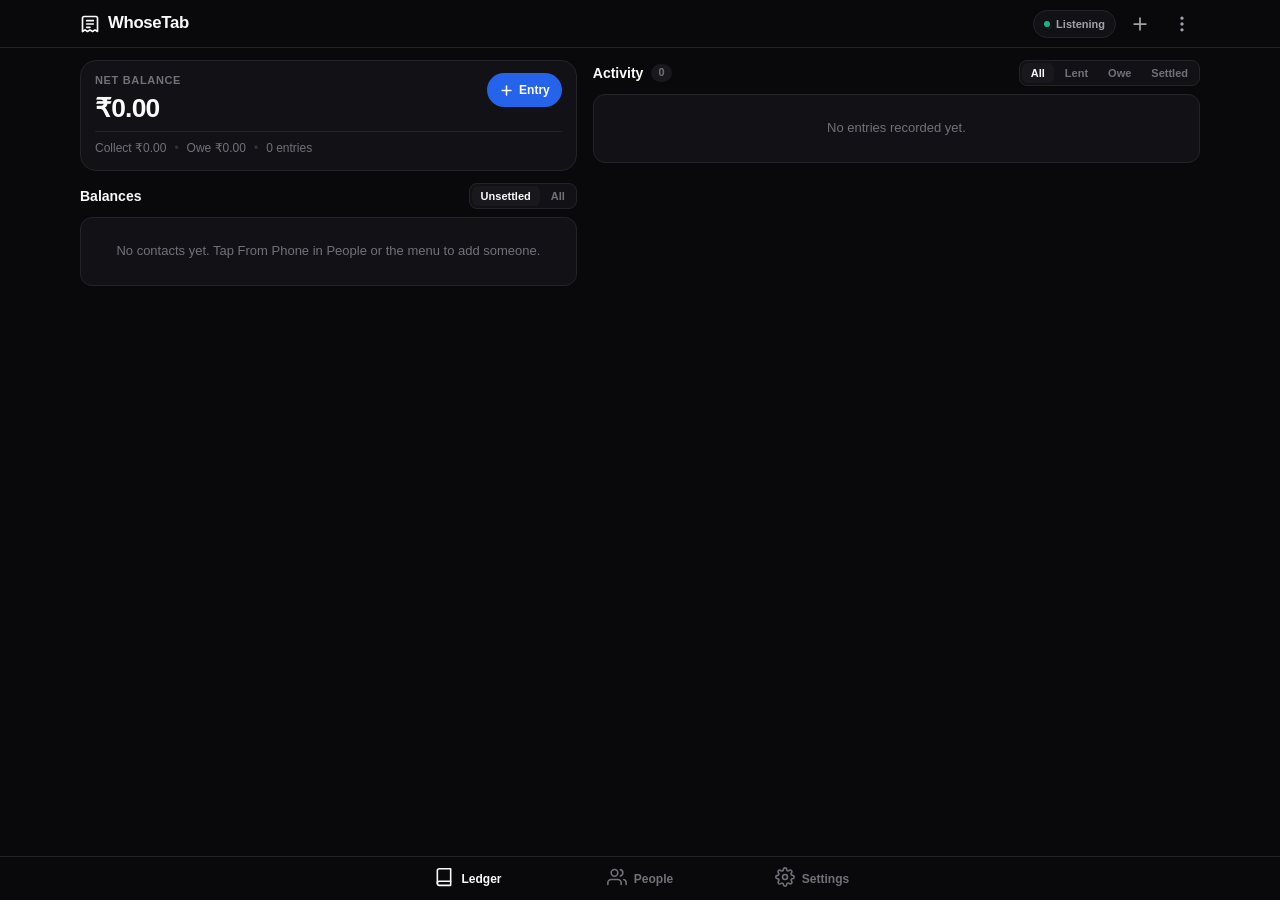
==== commit 872825e7: "Release v1.2.0: Entry purge migration, scanned payment linking, Phone Contact Picker, Debt/Borrow tr" ====
--- a/mobile/index.html
+++ b/mobile/index.html
@@ -35,8 +35,7 @@
           <span id="scannerStatusText">Listening</span>
         </button>
 
-        <button type="button" id="openSnapModalBtn" class="icon-action-btn" aria-label="Add Expense"
-          title="Add Expense">
+        <button type="button" id="openSnapModalBtn" class="icon-action-btn" aria-label="New Entry" title="New Entry">
           <svg width="20" height="20" viewBox="0 0 24 24" fill="none" stroke="currentColor" stroke-width="2.1"
             stroke-linecap="round" stroke-linejoin="round">
             <line x1="12" y1="5" x2="12" y2="19"></line>
@@ -56,6 +55,14 @@
           </button>
 
           <div id="headerOverflowMenu" class="popover-menu hidden" role="menu">
+            <button type="button" class="menu-item" id="menuRecentDetections" role="menuitem">
+              <svg width="16" height="16" viewBox="0 0 24 24" fill="none" stroke="currentColor" stroke-width="2"
+                stroke-linecap="round" stroke-linejoin="round">
+                <circle cx="12" cy="12" r="10"></circle>
+                <polyline points="12 6 12 12 16 14"></polyline>
+              </svg>
+              <span>Recent Payments</span>
+            </button>
             <button type="button" class="menu-item" id="menuAddContact" role="menuitem">
               <svg width="16" height="16" viewBox="0 0 24 24" fill="none" stroke="currentColor" stroke-width="2"
                 stroke-linecap="round" stroke-linejoin="round">
@@ -124,7 +131,7 @@
             <div class="balance-hero-card">
               <div class="hero-top">
                 <div>
-                  <span class="hero-eyebrow">Net Owed to You</span>
+                  <span class="hero-eyebrow" id="heroBalanceLabel">Net Balance</span>
                   <div class="hero-amount tabular" id="totalOwedToMe">₹0.00</div>
                 </div>
                 <button type="button" id="heroAddBtn" class="btn-pill-primary">
@@ -133,11 +140,13 @@
                     <line x1="12" y1="5" x2="12" y2="19"></line>
                     <line x1="5" y1="12" x2="19" y2="12"></line>
                   </svg>
-                  <span>Expense</span>
+                  <span>Entry</span>
                 </button>
               </div>
               <div class="hero-footer">
-                <span class="hero-meta" id="activeDebtorsCount">0 active balances</span>
+                <span class="hero-meta" id="heroCollectSummary">Collect ₹0.00</span>
+                <span class="hero-meta-dot" aria-hidden="true">•</span>
+                <span class="hero-meta" id="heroOweSummary">Owe ₹0.00</span>
                 <span class="hero-meta-dot" aria-hidden="true">•</span>
                 <span class="hero-meta" id="heroExpenseCount">0 entries</span>
               </div>
@@ -161,7 +170,7 @@
           </div>
 
           <div class="dashboard-right">
-            <!-- Section: Recent Activity (Expenses & Repayments) -->
+            <!-- Section: Recent Activity (Splits, Lent, Borrowed, Settlements) -->
             <div class="section-bar mt-6 activity-bar">
               <div class="section-title-group">
                 <h2 class="section-title">Activity</h2>
@@ -169,8 +178,9 @@
               </div>
               <div class="segmented-mini" role="tablist">
                 <button type="button" class="seg-mini-btn active" data-act-filter="all">All</button>
-                <button type="button" class="seg-mini-btn" data-act-filter="expense">Spent</button>
-                <button type="button" class="seg-mini-btn" data-act-filter="repayment">Repaid</button>
+                <button type="button" class="seg-mini-btn" data-act-filter="lent">Lent</button>
+                <button type="button" class="seg-mini-btn" data-act-filter="borrowed">Owe</button>
+                <button type="button" class="seg-mini-btn" data-act-filter="repayment">Settled</button>
               </div>
             </div>
 
@@ -185,14 +195,23 @@
       <section id="viewPeople" class="tab-view">
         <div class="section-bar">
           <h2 class="section-title">People</h2>
-          <button type="button" id="addPersonPageBtn" class="btn-pill-subtle">
-            <svg width="14" height="14" viewBox="0 0 24 24" fill="none" stroke="currentColor" stroke-width="2.5"
-              stroke-linecap="round" stroke-linejoin="round">
-              <line x1="12" y1="5" x2="12" y2="19"></line>
-              <line x1="5" y1="12" x2="19" y2="12"></line>
-            </svg>
-            <span>New Contact</span>
-          </button>
+          <div class="people-header-actions">
+            <button type="button" id="pickPhonePersonPageBtn" class="btn-pill-subtle">
+              <svg width="14" height="14" viewBox="0 0 24 24" fill="none" stroke="currentColor" stroke-width="2"
+                stroke-linecap="round" stroke-linejoin="round">
+                <path d="M22 16.92v3a2 2 0 0 1-2.18 2 19.79 19.79 0 0 1-8.63-3.07 19.5 19.5 0 0 1-6-6 19.79 19.79 0 0 1-3.07-8.67A2 2 0 0 1 4.11 2h3a2 2 0 0 1 2 1.72 12.84 12.84 0 0 0 .7 2.81 2 2 0 0 1-.45 2.11L8.09 9.91a16 16 0 0 0 6 6l1.27-1.27a2 2 0 0 1 2.11-.45 12.84 12.84 0 0 0 2.81.7A2 2 0 0 1 22 16.92z"></path>
+              </svg>
+              <span>From Phone</span>
+            </button>
+            <button type="button" id="addPersonPageBtn" class="btn-pill-subtle">
+              <svg width="14" height="14" viewBox="0 0 24 24" fill="none" stroke="currentColor" stroke-width="2.5"
+                stroke-linecap="round" stroke-linejoin="round">
+                <line x1="12" y1="5" x2="12" y2="19"></line>
+                <line x1="5" y1="12" x2="19" y2="12"></line>
+              </svg>
+              <span>New Contact</span>
+            </button>
+          </div>
         </div>
 
         <div class="people-toolbar">
@@ -202,7 +221,7 @@
               <circle cx="11" cy="11" r="8"></circle>
               <line x1="21" y1="21" x2="16.65" y2="16.65"></line>
             </svg>
-            <input type="search" id="peopleSearchInput" class="search-input" placeholder="Search by name, phone, or UPI">
+            <input type="search" id="peopleSearchInput" class="search-input" placeholder="Search by name, phone, UPI, or alias">
           </div>
 
           <div class="filter-strip">
@@ -272,7 +291,7 @@
               <div class="settings-row" id="settingsItemNotif">
                 <div class="settings-row-info">
                   <span class="row-title">Notification Access</span>
-                  <span class="row-subtitle">Read Paytm &amp; bank SMS alerts</span>
+                  <span class="row-subtitle">Event-driven payment &amp; SMS reader</span>
                 </div>
                 <button type="button" id="grantNotificationAccessBtn" class="btn-status-action">Enable</button>
               </div>
@@ -280,7 +299,7 @@
               <div class="settings-row" id="settingsItemPostNotif">
                 <div class="settings-row-info">
                   <span class="row-title">Status Bar Icon &amp; Alerts</span>
-                  <span class="row-subtitle">Shows persistent background indicator</span>
+                  <span class="row-subtitle">Lightweight indicator (no periodic polling)</span>
                 </div>
                 <button type="button" id="grantPostNotifBtn" class="btn-status-action">Allow</button>
               </div>
@@ -296,7 +315,7 @@
               <div class="settings-row" id="settingsItemBattery">
                 <div class="settings-row-info">
                   <span class="row-title">Unrestricted Battery</span>
-                  <span class="row-subtitle">Keep listener active in background</span>
+                  <span class="row-subtitle">Prevent system from killing background listener</span>
                 </div>
                 <button type="button" id="grantBatteryAccessBtn" class="btn-status-action">Allow</button>
               </div>
@@ -331,7 +350,7 @@
             <div class="grouped-list settings-group">
               <div class="settings-row">
                 <div class="settings-row-info">
-                  <span class="row-title">Version <span id="appVersionDisplay" class="text-muted">v1.1.1</span></span>
+                  <span class="row-title">Version <span id="appVersionDisplay" class="text-muted">v1.2.0</span></span>
                   <span class="row-subtitle" id="updateStatusNotice">Stored locally on device</span>
                 </div>
                 <button type="button" id="checkForUpdatesBtn" class="btn-status-action">Check</button>
@@ -354,8 +373,20 @@
               </button>
               <input type="file" id="importFileInput" accept=".json" style="display: none;">
 
+              <button type="button" id="clearEntriesOnlyBtn" class="settings-row interactive-row">
+                <div class="settings-row-info">
+                  <span class="row-title">Purge All Entries</span>
+                  <span class="row-subtitle">Clears balances &amp; activity while keeping contacts</span>
+                </div>
+                <svg class="row-chevron" width="18" height="18" viewBox="0 0 24 24" fill="none"
+                  stroke="currentColor" stroke-width="2" stroke-linecap="round" stroke-linejoin="round">
+                  <polyline points="3 6 5 6 21 6"></polyline>
+                  <path d="M19 6l-1 14a2 2 0 0 1-2 2H8a2 2 0 0 1-2-2L5 6"></path>
+                </svg>
+              </button>
+
               <button type="button" id="clearDataBtn" class="settings-row interactive-row danger-row">
-                <span class="row-title text-danger">Reset Ledger Data</span>
+                <span class="row-title text-danger">Reset All Data</span>
                 <svg class="row-chevron text-danger" width="18" height="18" viewBox="0 0 24 24" fill="none"
                   stroke="currentColor" stroke-width="2" stroke-linecap="round" stroke-linejoin="round">
                   <polyline points="3 6 5 6 21 6"></polyline>
@@ -369,7 +400,7 @@
 
     </main>
 
-    <!-- Bottom-Right In-App Quick-Add Toast (Clipboard / Background Payment Preview) -->
+    <!-- Bottom-Right In-App Quick-Add Toast -->
     <aside id="inAppQuickToast" class="quick-toast-card hidden" role="status" aria-live="polite">
       <div class="qt-header">
         <div class="qt-title-block">
@@ -380,7 +411,7 @@
       </div>
       <div id="qtContactsRow" class="qt-chips-scroll"></div>
       <div class="qt-actions">
-        <button type="button" id="qtSecondaryBtn" class="qt-btn qt-btn-secondary">Split</button>
+        <button type="button" id="qtSecondaryBtn" class="qt-btn qt-btn-secondary">Edit</button>
         <button type="button" id="qtPrimaryBtn" class="qt-btn qt-btn-primary">Quick Add</button>
       </div>
     </aside>
@@ -436,8 +467,7 @@
         </div>
 
         <p class="sheet-desc">
-          Enable these permissions so WhoseTab stays active in the background and shows the quick-add popup on Paytm
-          payments.
+          Grant these permissions so WhoseTab reads payment notifications with minimal battery overhead and shows quick-add prompts.
         </p>
 
         <div class="grouped-list mt-3">
@@ -460,7 +490,7 @@
           <div class="settings-row">
             <div class="settings-row-info">
               <span class="row-title">Display Over Other Apps</span>
-              <span class="row-subtitle">Shows bottom-right popup toast</span>
+              <span class="row-subtitle">Shows bottom-right popup over Paytm</span>
             </div>
             <button type="button" id="setupGrantOverlayBtn" class="btn-status-action">Enable</button>
           </div>
@@ -478,6 +508,27 @@
           <button type="button" id="completeSetupBtn" class="btn btn-primary btn-block btn-lg">Done</button>
           <button type="button" id="skipSetupBtn" class="btn-text-subtle btn-block mt-2">Configure later in
             Settings</button>
+        </div>
+      </div>
+    </div>
+
+    <!-- SHEET: RECENT DETECTED PAYMENTS -->
+    <div id="recentDetectionsModal" class="modal-backdrop hidden" role="dialog" aria-modal="true">
+      <div class="modal-sheet">
+        <div class="sheet-handle"></div>
+        <div class="modal-header">
+          <div>
+            <span class="eyebrow-tag">Detected Inbox</span>
+            <h3 class="sheet-title mt-1">Recent Payments</h3>
+          </div>
+          <button type="button" id="closeRecentDetectionsBtn" class="btn-close" aria-label="Close">✕</button>
+        </div>
+
+        <div id="recentDetectionsList" class="grouped-list mt-2"></div>
+
+        <div class="sheet-actions flex gap-2 mt-4">
+          <button type="button" id="clearRecentDetectionsBtn" class="btn btn-secondary flex-1">Clear History</button>
+          <button type="button" id="doneRecentDetectionsBtn" class="btn btn-primary flex-1">Done</button>
         </div>
       </div>
     </div>
@@ -494,13 +545,34 @@
           <div class="action-person-bal tabular" id="actionPersonBalance">₹0.00</div>
         </div>
 
+        <div id="actionPersonHistoryWrap" class="mt-3 hidden">
+          <div class="text-xs text-muted uppercase-label mb-1">Recent with contact</div>
+          <div id="actionPersonHistory" class="grouped-list"></div>
+        </div>
+
         <div class="grouped-list mt-3">
           <button type="button" id="actionSplitBtn" class="settings-row interactive-row">
-            <span class="row-title">Add Expense</span>
+            <span class="row-title">Split Expense (I Paid)</span>
             <svg class="row-chevron" width="18" height="18" viewBox="0 0 24 24" fill="none" stroke="currentColor"
               stroke-width="2" stroke-linecap="round" stroke-linejoin="round">
               <line x1="12" y1="5" x2="12" y2="19"></line>
               <line x1="5" y1="12" x2="19" y2="12"></line>
+            </svg>
+          </button>
+          <button type="button" id="actionLentBtn" class="settings-row interactive-row">
+            <span class="row-title">Record Lent (They Owe)</span>
+            <svg class="row-chevron" width="18" height="18" viewBox="0 0 24 24" fill="none" stroke="currentColor"
+              stroke-width="2" stroke-linecap="round" stroke-linejoin="round">
+              <line x1="7" y1="17" x2="17" y2="7"></line>
+              <polyline points="7 7 17 7 17 17"></polyline>
+            </svg>
+          </button>
+          <button type="button" id="actionBorrowBtn" class="settings-row interactive-row">
+            <span class="row-title text-danger">Record Borrowed (I Owe)</span>
+            <svg class="row-chevron text-danger" width="18" height="18" viewBox="0 0 24 24" fill="none" stroke="currentColor"
+              stroke-width="2" stroke-linecap="round" stroke-linejoin="round">
+              <line x1="17" y1="7" x2="7" y2="17"></line>
+              <polyline points="17 17 7 17 7 7"></polyline>
             </svg>
           </button>
           <button type="button" id="actionSettleBtn" class="settings-row interactive-row">
@@ -508,6 +580,25 @@
             <svg class="row-chevron text-success" width="18" height="18" viewBox="0 0 24 24" fill="none"
               stroke="currentColor" stroke-width="2" stroke-linecap="round" stroke-linejoin="round">
               <polyline points="20 6 9 17 4 12"></polyline>
+            </svg>
+          </button>
+          <button type="button" id="actionPayUpiBtn" class="settings-row interactive-row hidden">
+            <span class="row-title text-accent" id="actionPayUpiLabel">Pay via UPI</span>
+            <svg class="row-chevron text-accent" width="18" height="18" viewBox="0 0 24 24" fill="none"
+              stroke="currentColor" stroke-width="2" stroke-linecap="round" stroke-linejoin="round">
+              <rect x="2" y="5" width="20" height="14" rx="2"></rect>
+              <line x1="2" y1="10" x2="22" y2="10"></line>
+            </svg>
+          </button>
+          <button type="button" id="actionShareSummaryBtn" class="settings-row interactive-row">
+            <span class="row-title">Share Balance Summary</span>
+            <svg class="row-chevron" width="18" height="18" viewBox="0 0 24 24" fill="none" stroke="currentColor"
+              stroke-width="2" stroke-linecap="round" stroke-linejoin="round">
+              <circle cx="18" cy="5" r="3"></circle>
+              <circle cx="6" cy="12" r="3"></circle>
+              <circle cx="18" cy="19" r="3"></circle>
+              <line x1="8.59" y1="13.51" x2="15.42" y2="17.49"></line>
+              <line x1="15.41" y1="6.51" x2="8.59" y2="10.49"></line>
             </svg>
           </button>
           <button type="button" id="actionEditPersonBtn" class="settings-row interactive-row">
@@ -530,7 +621,7 @@
         <div class="sheet-handle"></div>
         <div class="modal-header">
           <div>
-            <span class="eyebrow-tag" id="detailTypeBadge">Expense</span>
+            <span class="eyebrow-tag" id="detailTypeBadge">Entry</span>
             <h3 class="sheet-title mt-1" id="detailTitle">Merchant</h3>
           </div>
           <button type="button" id="closeActivityDetailBtn" class="btn-close" aria-label="Close">✕</button>
@@ -539,7 +630,8 @@
         <div class="detail-amount-hero tabular" id="detailAmount">₹0.00</div>
         <div class="text-xs text-muted" id="detailTimestamp">Today</div>
 
-        <div id="detailSplitsContainer" class="grouped-list mt-4"></div>
+        <div id="detailMetaCard" class="grouped-list mt-3 hidden"></div>
+        <div id="detailSplitsContainer" class="grouped-list mt-3"></div>
 
         <div class="sheet-actions flex gap-2 mt-4">
           <button type="button" id="deleteActivityEntryBtn" class="btn btn-danger-ghost flex-1">Delete Entry</button>
@@ -548,17 +640,39 @@
       </div>
     </div>
 
-    <!-- SHEET: ADD / LOG EXPENSE -->
+    <!-- SHEET: ADD / LOG ENTRY (SPLIT, LENT, BORROWED) -->
     <div id="snapExpenseModal" class="modal-backdrop hidden" role="dialog" aria-modal="true">
       <div class="modal-sheet modal-sheet-wide">
         <div class="sheet-handle"></div>
         <div class="modal-header">
-          <h3 class="sheet-title" id="modalTitle">New Expense</h3>
+          <h3 class="sheet-title" id="modalTitle">New Entry</h3>
           <button type="button" id="closeSnapModalBtn" class="btn-close" aria-label="Close">✕</button>
         </div>
 
         <form id="snapExpenseForm" novalidate>
           <div id="snapFormError" class="form-error-banner hidden" role="alert"></div>
+
+          <!-- Entry Kind Switcher: Split / Lent / Borrowed -->
+          <div class="segmented-bar entry-mode-bar" id="entryKindBar" role="tablist">
+            <button type="button" class="seg-option active" data-kind="split">Split</button>
+            <button type="button" class="seg-option" data-kind="lent">Lent</button>
+            <button type="button" class="seg-option" data-kind="borrowed">Borrowed</button>
+          </div>
+
+          <!-- Scanned Payment Name Link Banner -->
+          <div id="paymentLinkBanner" class="payment-link-banner hidden">
+            <div class="plb-top">
+              <div class="plb-info">
+                <span class="plb-tag" id="paymentLinkSourceTag">Scanned Payment</span>
+                <span class="plb-name" id="paymentLinkName">—</span>
+              </div>
+              <button type="button" id="paymentLinkCreateBtn" class="btn-inline-chip">+ Save Contact</button>
+            </div>
+            <label class="plb-check-row hidden" id="paymentSaveAliasRow">
+              <input type="checkbox" id="paymentSaveAliasCheck">
+              <span id="paymentSaveAliasText">Remember this payment name for selected contact</span>
+            </label>
+          </div>
 
           <div class="snap-form-grid">
             <div class="snap-col-left">
@@ -570,11 +684,11 @@
               </div>
 
               <div class="form-group mt-3">
-                <input type="text" id="snapTitle" class="form-input" placeholder="Description (e.g. Tea Stall, Groceries)">
+                <input type="text" id="snapTitle" class="form-input" placeholder="Description or payment name">
               </div>
 
               <!-- Single-line Scrollable Category Strip -->
-              <div class="form-group">
+              <div class="form-group" id="snapCategoryGroup">
                 <div class="category-strip">
                   <label class="cat-pill"><input type="radio" name="category" value="General"
                       checked><span>General</span></label>
@@ -591,24 +705,25 @@
             </div>
 
             <div class="snap-col-right">
-              <!-- Split People Selector -->
+              <!-- Contact / Number Selector -->
               <div class="form-group" id="peopleSelectSection">
                 <div class="label-row">
-                  <label class="form-label">Split between</label>
+                  <label class="form-label" id="snapPeopleLabel">Split between</label>
                   <div class="people-actions-row">
+                    <button type="button" class="btn-link-xs" id="pickPhoneEntryBtn">From Phone</button>
                     <button type="button" class="btn-link-xs" id="selectAllPeopleBtn">Select All</button>
                     <button type="button" class="btn-link-xs" id="clearAllPeopleBtn">Clear</button>
                   </div>
                 </div>
                 <div id="modalPeopleChips" class="people-chips-grid"></div>
-                <div id="selectedPeopleSummary" class="text-xs text-muted mt-1">Select contacts</div>
-              </div>
-
-              <!-- Your Share Bar -->
-              <div class="form-group">
+                <div id="selectedPeopleSummary" class="text-xs text-muted mt-1">Select contacts or pick from phone</div>
+              </div>
+
+              <!-- Your Share / Borrowed Portion Bar -->
+              <div class="form-group" id="myShareSection">
                 <div class="label-row">
-                  <label for="snapMyShare" class="form-label">Your share</label>
-                  <div class="segmented-mini">
+                  <label for="snapMyShare" class="form-label" id="myShareLabel">Your share</label>
+                  <div class="segmented-mini" id="mySharePresets">
                     <button type="button" class="seg-mini-btn active" id="preset100ThemBtn">None for me</button>
                     <button type="button" class="seg-mini-btn" id="presetSplitEvenBtn">Split equally</button>
                   </div>
@@ -624,7 +739,7 @@
               <!-- Breakdown Table -->
               <div id="splitBreakdownCard" class="breakdown-panel">
                 <div class="breakdown-header">
-                  <span class="text-xs text-muted uppercase-label">Breakdown</span>
+                  <span class="text-xs text-muted uppercase-label" id="breakdownHeaderLabel">Breakdown</span>
                   <span id="summaryFriendsTotal" class="breakdown-total tabular">₹0.00 to collect</span>
                 </div>
                 <div id="summaryBreakdownList" class="breakdown-rows"></div>
@@ -633,7 +748,7 @@
           </div>
 
           <div class="modal-footer mt-4">
-            <button type="submit" class="btn btn-primary btn-block btn-lg" id="submitSnapBtn">Save Expense</button>
+            <button type="submit" class="btn btn-primary btn-block btn-lg" id="submitSnapBtn">Save Entry</button>
           </div>
         </form>
       </div>
@@ -645,7 +760,10 @@
         <div class="sheet-handle"></div>
         <div class="modal-header">
           <h3 class="sheet-title">Add Contact</h3>
-          <button type="button" id="closeAddPersonModalBtn" class="btn-close">✕</button>
+          <div class="modal-header-right">
+            <button type="button" id="fillFromPhoneBtn" class="btn-inline-chip">From Phone</button>
+            <button type="button" id="closeAddPersonModalBtn" class="btn-close">✕</button>
+          </div>
         </div>
         <form id="addPersonForm" novalidate>
           <div class="form-group">
@@ -657,8 +775,8 @@
             <input type="tel" id="personPhone" class="form-input" placeholder="10-digit number" pattern="[0-9+ -]*">
           </div>
           <div class="form-group">
-            <label for="personUpi" class="form-label">UPI ID (Optional)</label>
-            <input type="text" id="personUpi" class="form-input" placeholder="username@bank">
+            <label for="personUpi" class="form-label">UPI ID or Payment Name (Optional)</label>
+            <input type="text" id="personUpi" class="form-input" placeholder="username@bank or bank display name">
           </div>
           <div class="form-group">
             <label class="form-label">Group</label>
@@ -700,6 +818,10 @@
             <label for="editPersonUpi" class="form-label">UPI ID (Optional)</label>
             <input type="text" id="editPersonUpi" class="form-input" placeholder="username@bank">
           </div>
+          <div class="form-group hidden" id="editPersonAliasesWrap">
+            <label class="form-label">Linked Payment Names</label>
+            <div id="editPersonAliasesList" class="alias-chips-row"></div>
+          </div>
           <div class="form-group">
             <label class="form-label">Group</label>
             <div class="segmented-bar">
@@ -729,8 +851,17 @@
         </div>
         <form id="settleForm" novalidate>
           <div id="settlePersonInfo" class="grouped-list"></div>
+
           <div class="form-group mt-3">
-            <label for="settleAmount" class="form-label">Amount received (₹)</label>
+            <label class="form-label">Direction</label>
+            <div class="segmented-bar cols-2" id="settleDirectionBar">
+              <button type="button" class="seg-option active" data-dir="received">They Paid Me</button>
+              <button type="button" class="seg-option" data-dir="paid">I Paid Them</button>
+            </div>
+          </div>
+
+          <div class="form-group">
+            <label for="settleAmount" class="form-label" id="settleAmountLabel">Amount received (₹)</label>
             <input type="number" id="settleAmount" class="form-input input-lg tabular" step="any" required
               inputmode="decimal">
           </div>
@@ -739,7 +870,7 @@
             <input type="text" id="settleNotes" class="form-input" placeholder="UPI or Cash">
           </div>
           <div class="modal-footer mt-3">
-            <button type="submit" class="btn btn-success btn-block btn-lg">Confirm Settlement</button>
+            <button type="submit" class="btn btn-success btn-block btn-lg" id="submitSettleBtn">Confirm Settlement</button>
           </div>
         </form>
       </div>
@@ -760,12 +891,20 @@
           <div class="repayment-summary-box">
             <div class="repayment-amount-display tabular" id="repaymentAmountDisplay">₹0.00</div>
             <div class="text-xs text-muted" id="repaymentSourceDetail">Received from Sender</div>
+            <div class="mt-2">
+              <button type="button" id="repaymentNewContactBtn" class="btn-inline-chip">+ Save Sender as Contact</button>
+            </div>
           </div>
 
           <div class="form-group mt-3">
             <label for="repaymentPersonSelect" class="form-label">Sender contact</label>
             <select id="repaymentPersonSelect" class="form-input" required></select>
           </div>
+
+          <label class="plb-check-row mb-3" id="repaymentSaveAliasRow">
+            <input type="checkbox" id="repaymentSaveAliasCheck" checked>
+            <span id="repaymentSaveAliasText">Link this payment name to selected contact</span>
+          </label>
 
           <div class="breakdown-panel mb-3" id="repaymentBalancePreview"></div>
 
@@ -797,7 +936,7 @@
           <button type="button" id="closeUpdateModalBtn" class="btn-close">✕</button>
         </div>
         <div>
-          <div class="row-title" id="updateVersionTitle">WhoseTab v1.1.1</div>
+          <div class="row-title" id="updateVersionTitle">WhoseTab v1.2.0</div>
           <div class="text-xs text-muted mt-1" id="updateReleaseNotes">Improvements and bug fixes.</div>
 
           <div id="updateProgressContainer" class="mt-3 hidden">
@@ -820,4 +959,4 @@
   <script src="app.js"></script>
 </body>
 
-</html>+</html>
--- a/mobile/style.css
+++ b/mobile/style.css
@@ -1749,8 +1749,199 @@
     margin-top: 10px;
   }
 
+  .entry-mode-bar {
+    margin-bottom: 8px;
+  }
+
+  .entry-mode-bar .seg-option {
+    height: 28px;
+  }
+
+  .payment-link-banner {
+    padding: 6px 10px;
+    margin-bottom: 8px;
+  }
+
   .quick-toast-card {
     right: max(18px, calc(var(--cutout-right, 0px) + 12px));
     bottom: calc(52px + env(safe-area-inset-bottom, 0px));
   }
+}
+
+/* ================= Linked Payment Names, Bidirectional Ledger & Phone Picker ================= */
+.people-header-actions,
+.modal-header-right {
+  display: flex;
+  align-items: center;
+  gap: 8px;
+}
+
+.hero-amount.has-owe {
+  color: var(--danger-text);
+}
+
+.act-icon.is-borrowed {
+  background-color: var(--danger-bg);
+  color: var(--danger-text);
+}
+
+.act-amt.borrowed {
+  color: var(--danger-text);
+}
+
+.text-accent {
+  color: var(--accent);
+}
+
+.segmented-bar.cols-2 {
+  grid-template-columns: repeat(2, 1fr);
+}
+
+.entry-mode-bar {
+  margin-bottom: 10px;
+}
+
+.entry-mode-bar .seg-option {
+  border: none;
+  background: transparent;
+  height: 32px;
+  font-size: 12px;
+}
+
+#settleDirectionBar .seg-option {
+  border: none;
+  background: transparent;
+}
+
+.btn-inline-chip {
+  height: 28px;
+  padding: 0 10px;
+  border-radius: var(--r-full);
+  border: 1px solid var(--border-strong);
+  background-color: var(--bg-surface-2);
+  color: var(--text-primary);
+  font-size: 11px;
+  font-weight: 600;
+  cursor: pointer;
+  white-space: nowrap;
+  flex-shrink: 0;
+}
+
+.btn-inline-chip:active {
+  opacity: 0.85;
+}
+
+.payment-link-banner {
+  background-color: var(--accent-subtle);
+  border: 1px solid rgba(59, 130, 246, 0.25);
+  border-radius: var(--r-md);
+  padding: 8px 10px;
+  margin-bottom: 10px;
+  display: flex;
+  flex-direction: column;
+  gap: 6px;
+}
+
+.plb-top {
+  display: flex;
+  align-items: center;
+  justify-content: space-between;
+  gap: 8px;
+}
+
+.plb-info {
+  display: flex;
+  flex-direction: column;
+  min-width: 0;
+}
+
+.plb-tag {
+  font-size: 10px;
+  font-weight: 600;
+  text-transform: uppercase;
+  letter-spacing: 0.04em;
+  color: var(--accent);
+}
+
+.plb-name {
+  font-size: 13px;
+  font-weight: 600;
+  color: var(--text-primary);
+  white-space: nowrap;
+  overflow: hidden;
+  text-overflow: ellipsis;
+}
+
+.plb-check-row {
+  display: flex;
+  align-items: center;
+  gap: 8px;
+  font-size: 12px;
+  color: var(--text-secondary);
+  cursor: pointer;
+}
+
+.plb-check-row input[type="checkbox"] {
+  accent-color: var(--accent-solid);
+  width: 15px;
+  height: 15px;
+  flex-shrink: 0;
+}
+
+.alias-chips-row {
+  display: flex;
+  flex-wrap: wrap;
+  gap: 6px;
+}
+
+.alias-chip {
+  display: inline-flex;
+  align-items: center;
+  gap: 6px;
+  height: 28px;
+  padding: 0 10px;
+  border-radius: var(--r-full);
+  background-color: var(--bg-surface-2);
+  border: 1px solid var(--border-hairline);
+  font-size: 12px;
+  color: var(--text-secondary);
+}
+
+.alias-chip-remove {
+  border: none;
+  background: transparent;
+  color: var(--text-muted);
+  font-size: 12px;
+  font-weight: 700;
+  cursor: pointer;
+  padding: 0 2px;
+}
+
+.mini-history-row {
+  display: flex;
+  align-items: center;
+  justify-content: space-between;
+  padding: 9px 12px;
+  gap: 10px;
+  width: 100%;
+  background: transparent;
+  border: none;
+  text-align: left;
+  cursor: pointer;
+}
+
+.mini-history-row:active {
+  background-color: var(--bg-surface-2);
+}
+
+.detection-row {
+  display: flex;
+  align-items: center;
+  justify-content: space-between;
+  padding: 11px 14px;
+  gap: 10px;
+}
+
+.mb-1 {
+  margin-bottom: 4px;
 }
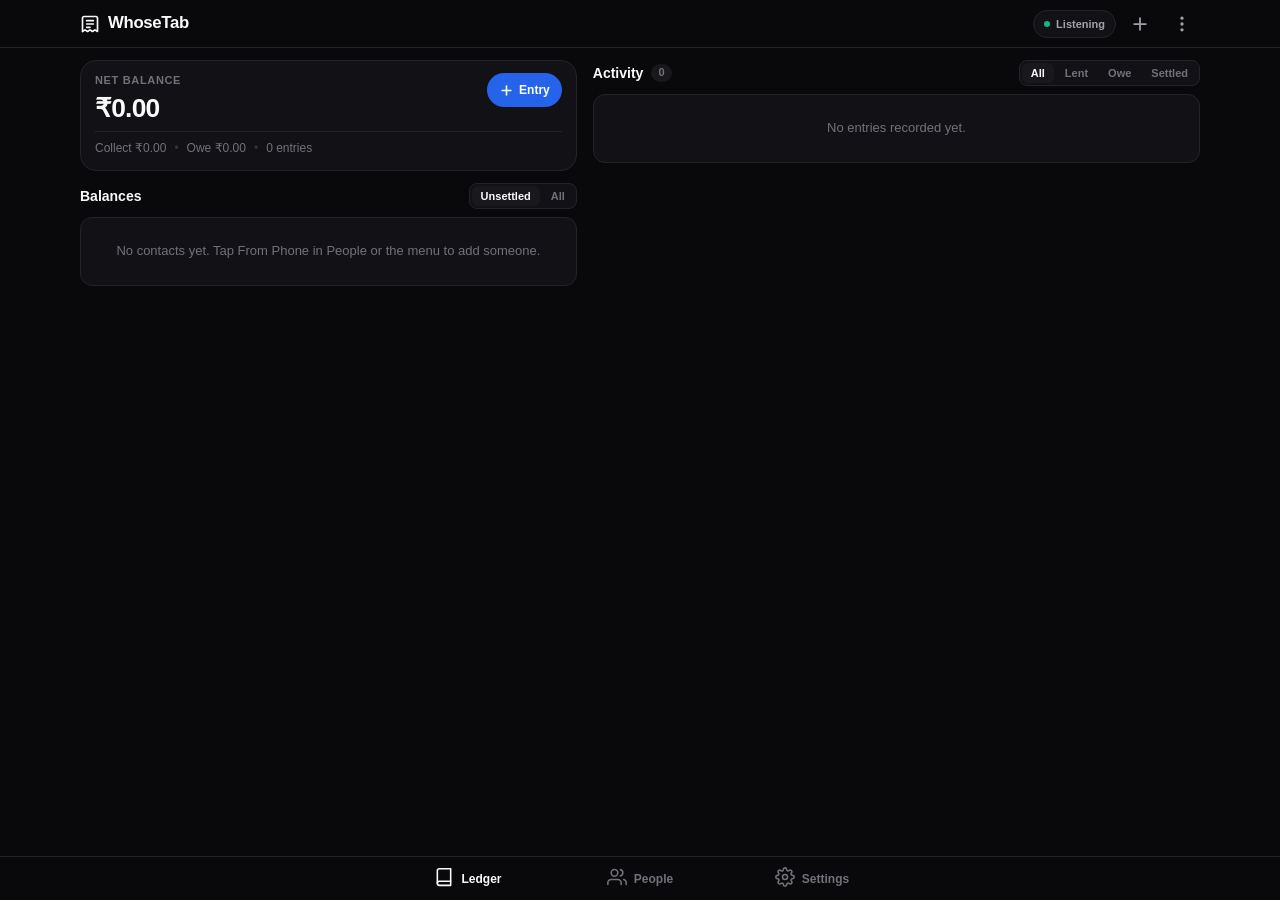
==== commit 10b0bf72: "feat(v1.3.0): fix commercial linking, exact-amount guess, color semantics, shop maps picker, animati" ====
--- a/mobile/index.html
+++ b/mobile/index.html
@@ -62,6 +62,17 @@
                 <polyline points="12 6 12 12 16 14"></polyline>
               </svg>
               <span>Recent Payments</span>
+            </button>
+            <button type="button" class="menu-item" id="menuSharePendingSummary" role="menuitem">
+              <svg width="16" height="16" viewBox="0 0 24 24" fill="none" stroke="currentColor" stroke-width="2"
+                stroke-linecap="round" stroke-linejoin="round">
+                <circle cx="18" cy="5" r="3"></circle>
+                <circle cx="6" cy="12" r="3"></circle>
+                <circle cx="18" cy="19" r="3"></circle>
+                <line x1="8.59" y1="13.51" x2="15.42" y2="17.49"></line>
+                <line x1="15.41" y1="6.51" x2="8.59" y2="10.49"></line>
+              </svg>
+              <span>Share Pending Summary</span>
             </button>
             <button type="button" class="menu-item" id="menuAddContact" role="menuitem">
               <svg width="16" height="16" viewBox="0 0 24 24" fill="none" stroke="currentColor" stroke-width="2"
@@ -350,7 +361,7 @@
             <div class="grouped-list settings-group">
               <div class="settings-row">
                 <div class="settings-row-info">
-                  <span class="row-title">Version <span id="appVersionDisplay" class="text-muted">v1.2.0</span></span>
+                  <span class="row-title">Version <span id="appVersionDisplay" class="text-muted">v1.3.0</span></span>
                   <span class="row-subtitle" id="updateStatusNotice">Stored locally on device</span>
                 </div>
                 <button type="button" id="checkForUpdatesBtn" class="btn-status-action">Check</button>
@@ -684,7 +695,26 @@
               </div>
 
               <div class="form-group mt-3">
-                <input type="text" id="snapTitle" class="form-input" placeholder="Description or payment name">
+                <div class="title-location-row">
+                  <input type="text" id="snapTitle" class="form-input" placeholder="Description or shop name">
+                  <button type="button" id="openLocationPickerBtn" class="btn-location-pin" title="Pick shop location"
+                    aria-label="Pick shop location">
+                    <svg width="17" height="17" viewBox="0 0 24 24" fill="none" stroke="currentColor" stroke-width="2"
+                      stroke-linecap="round" stroke-linejoin="round">
+                      <path d="M21 10c0 7-9 13-9 13s-9-6-9-13a9 9 0 0 1 18 0z"></path>
+                      <circle cx="12" cy="10" r="3"></circle>
+                    </svg>
+                  </button>
+                </div>
+                <div id="selectedLocationChip" class="selected-location-chip hidden">
+                  <svg width="13" height="13" viewBox="0 0 24 24" fill="none" stroke="currentColor" stroke-width="2.2"
+                    stroke-linecap="round" stroke-linejoin="round">
+                    <path d="M21 10c0 7-9 13-9 13s-9-6-9-13a9 9 0 0 1 18 0z"></path>
+                    <circle cx="12" cy="10" r="3"></circle>
+                  </svg>
+                  <span id="selectedLocationText" class="loc-chip-text">Shop Location</span>
+                  <button type="button" id="clearSelectedLocationBtn" class="alias-chip-remove" aria-label="Remove location">✕</button>
+                </div>
               </div>
 
               <!-- Single-line Scrollable Category Strip -->
@@ -692,6 +722,8 @@
                 <div class="category-strip">
                   <label class="cat-pill"><input type="radio" name="category" value="General"
                       checked><span>General</span></label>
+                  <label class="cat-pill"><input type="radio" name="category"
+                      value="Shopping"><span>Shopping</span></label>
                   <label class="cat-pill"><input type="radio" name="category"
                       value="Groceries"><span>Groceries</span></label>
                   <label class="cat-pill"><input type="radio" name="category" value="FoodDining"><span>Dining</span></label>
@@ -891,6 +923,7 @@
           <div class="repayment-summary-box">
             <div class="repayment-amount-display tabular" id="repaymentAmountDisplay">₹0.00</div>
             <div class="text-xs text-muted" id="repaymentSourceDetail">Received from Sender</div>
+            <div id="repaymentGuessBadge" class="repayment-guess-badge hidden">Exact balance match</div>
             <div class="mt-2">
               <button type="button" id="repaymentNewContactBtn" class="btn-inline-chip">+ Save Sender as Contact</button>
             </div>
@@ -924,6 +957,37 @@
             <button type="submit" class="btn btn-success flex-1" id="confirmRepaymentBtn">Apply Settlement</button>
           </div>
         </form>
+      </div>
+    </div>
+
+    <!-- SHEET: GOOGLE MAPS SHOP LOCATION PICKER -->
+    <div id="shopLocationModal" class="modal-backdrop hidden" role="dialog" aria-modal="true">
+      <div class="modal-sheet">
+        <div class="sheet-handle"></div>
+        <div class="modal-header">
+          <div>
+            <span class="eyebrow-tag">Shop Directory</span>
+            <h3 class="sheet-title mt-1">Shop Location</h3>
+          </div>
+          <button type="button" id="closeShopLocationModalBtn" class="btn-close" aria-label="Close">✕</button>
+        </div>
+
+        <div class="search-field-wrap">
+          <svg class="search-icon" width="16" height="16" viewBox="0 0 24 24" fill="none" stroke="currentColor"
+            stroke-width="2" stroke-linecap="round" stroke-linejoin="round">
+            <circle cx="11" cy="11" r="8"></circle>
+            <line x1="21" y1="21" x2="16.65" y2="16.65"></line>
+          </svg>
+          <input type="search" id="shopSearchInput" class="search-input" placeholder="Search shop, canteen, or area">
+        </div>
+
+        <div class="shop-picker-actions mt-2">
+          <button type="button" id="shopUseGpsBtn" class="btn-inline-chip">Find Nearby</button>
+          <button type="button" id="shopOpenGmapsBtn" class="btn-inline-chip">Open Google Maps</button>
+        </div>
+
+        <div id="shopLocationStatus" class="text-xs text-muted mt-2 hidden"></div>
+        <div id="shopResultsList" class="grouped-list mt-3 shop-results-list"></div>
       </div>
     </div>
 
@@ -936,7 +1000,7 @@
           <button type="button" id="closeUpdateModalBtn" class="btn-close">✕</button>
         </div>
         <div>
-          <div class="row-title" id="updateVersionTitle">WhoseTab v1.2.0</div>
+          <div class="row-title" id="updateVersionTitle">WhoseTab v1.3.0</div>
           <div class="text-xs text-muted mt-1" id="updateReleaseNotes">Improvements and bug fixes.</div>
 
           <div id="updateProgressContainer" class="mt-3 hidden">
--- a/mobile/style.css
+++ b/mobile/style.css
@@ -40,13 +40,20 @@
   --accent-solid: #2563EB;
   --accent-subtle: rgba(59, 130, 246, 0.14);
 
+  /* Repaid / Money Returned Back = Green */
   --success: #10B981;
   --success-text: #34D399;
   --success-bg: rgba(16, 185, 129, 0.14);
 
+  /* Owed to You / Lent = Red */
   --danger: #EF4444;
   --danger-text: #F87171;
-  --danger-bg: rgba(239, 68, 68, 0.12);
+  --danger-bg: rgba(239, 68, 68, 0.13);
+
+  /* Borrowed / You Owe = Violet */
+  --borrow: #8B5CF6;
+  --borrow-text: #A78BFA;
+  --borrow-bg: rgba(139, 92, 246, 0.14);
 
   --warning: #F59E0B;
   --warning-bg: rgba(245, 158, 11, 0.12);
@@ -74,9 +81,20 @@
   --accent-solid: #1D4ED8;
   --accent-subtle: rgba(37, 99, 235, 0.10);
 
+  /* Repaid / Money Returned Back = Green */
   --success: #059669;
   --success-text: #047857;
   --success-bg: rgba(5, 150, 105, 0.10);
+
+  /* Owed to You / Lent = Red */
+  --danger: #DC2626;
+  --danger-text: #DC2626;
+  --danger-bg: rgba(220, 38, 38, 0.09);
+
+  /* Borrowed / You Owe = Violet */
+  --borrow: #7C3AED;
+  --borrow-text: #7C3AED;
+  --borrow-bg: rgba(124, 58, 237, 0.10);
 
   --danger: #DC2626;
   --danger-text: #B91C1C;
@@ -296,6 +314,36 @@
   display: block;
 }
 
+.tab-view.anim-enter-right {
+  animation: tabSlideFromRight 0.24s cubic-bezier(0.22, 1, 0.36, 1) both;
+}
+
+.tab-view.anim-enter-left {
+  animation: tabSlideFromLeft 0.24s cubic-bezier(0.22, 1, 0.36, 1) both;
+}
+
+@keyframes tabSlideFromRight {
+  from {
+    opacity: 0;
+    transform: translateX(22px);
+  }
+  to {
+    opacity: 1;
+    transform: translateX(0);
+  }
+}
+
+@keyframes tabSlideFromLeft {
+  from {
+    opacity: 0;
+    transform: translateX(-22px);
+  }
+  to {
+    opacity: 1;
+    transform: translateX(0);
+  }
+}
+
 /* ================= Net Balance Hero Card ================= */
 .balance-hero-card {
   background-color: var(--bg-surface);
@@ -331,7 +379,7 @@
 }
 
 .hero-amount.has-owed {
-  color: var(--success-text);
+  color: var(--danger-text);
 }
 
 .hero-footer {
@@ -554,11 +602,15 @@
 }
 
 .balance-amt.positive {
+  color: var(--danger-text);
+}
+
+.balance-amt.negative {
+  color: var(--borrow-text);
+}
+
+.balance-amt.repaid {
   color: var(--success-text);
-}
-
-.balance-amt.negative {
-  color: var(--danger-text);
 }
 
 .balance-amt.zero {
@@ -596,6 +648,11 @@
   flex-shrink: 0;
 }
 
+.act-icon.is-lent {
+  background-color: var(--danger-bg);
+  color: var(--danger-text);
+}
+
 .act-icon.is-repayment {
   background-color: var(--success-bg);
   color: var(--success-text);
@@ -610,6 +667,10 @@
   font-size: 14px;
   font-weight: 600;
   color: var(--text-primary);
+}
+
+.act-amt.owed {
+  color: var(--danger-text);
 }
 
 .act-amt.repaid {
@@ -794,7 +855,14 @@
   display: flex;
   flex-direction: column;
   gap: 10px;
-  animation: toastSlideIn 0.2s cubic-bezier(0.16, 1, 0.3, 1);
+  animation: toastSlideIn 0.22s cubic-bezier(0.16, 1, 0.3, 1);
+  transition: transform 0.2s cubic-bezier(0.4, 0, 1, 1), opacity 0.2s ease;
+}
+
+.quick-toast-card.closing {
+  opacity: 0;
+  transform: translateX(115%);
+  pointer-events: none;
 }
 
 @keyframes toastSlideIn {
@@ -948,6 +1016,23 @@
   display: flex;
   align-items: flex-end;
   justify-content: center;
+  animation: backdropFadeIn 0.18s ease-out both;
+  transition: opacity 0.18s ease;
+}
+
+.modal-backdrop.closing {
+  opacity: 0;
+  pointer-events: none;
+}
+
+.modal-backdrop.closing .modal-sheet {
+  transform: translateY(100%);
+  transition: transform 0.18s cubic-bezier(0.4, 0, 1, 1);
+}
+
+@keyframes backdropFadeIn {
+  from { opacity: 0; }
+  to { opacity: 1; }
 }
 
 #addPersonModal {
@@ -1256,7 +1341,11 @@
 .breakdown-total {
   font-size: 13px;
   font-weight: 600;
-  color: var(--success-text);
+  color: var(--danger-text);
+}
+
+.breakdown-total.borrowed {
+  color: var(--borrow-text);
 }
 
 .breakdown-rows {
@@ -1437,13 +1526,20 @@
   color: var(--text-primary);
 }
 
-.repayment-calc-val.positive {
+.repayment-calc-val.positive,
+.repayment-calc-val.repaid {
   color: var(--success-text);
   font-weight: 600;
 }
 
-.repayment-calc-val.negative {
+.repayment-calc-val.negative,
+.repayment-calc-val.owed {
   color: var(--danger-text);
+  font-weight: 600;
+}
+
+.repayment-calc-val.borrowed {
+  color: var(--borrow-text);
   font-weight: 600;
 }
 
@@ -1586,6 +1682,10 @@
 
 .text-danger {
   color: var(--danger-text);
+}
+
+.text-borrow {
+  color: var(--borrow-text);
 }
 
 .text-center {
@@ -1777,16 +1877,16 @@
 }
 
 .hero-amount.has-owe {
-  color: var(--danger-text);
+  color: var(--borrow-text);
 }
 
 .act-icon.is-borrowed {
-  background-color: var(--danger-bg);
-  color: var(--danger-text);
+  background-color: var(--borrow-bg);
+  color: var(--borrow-text);
 }
 
 .act-amt.borrowed {
-  color: var(--danger-text);
+  color: var(--borrow-text);
 }
 
 .text-accent {
@@ -1944,4 +2044,127 @@
 
 .mb-1 {
   margin-bottom: 4px;
-}+}
+
+/* ================= Google Maps Location Picker & Repayment Match ================= */
+.title-location-row {
+  display: flex;
+  align-items: center;
+  gap: 8px;
+}
+
+.title-location-row .form-input {
+  flex: 1;
+}
+
+.btn-location-pin {
+  width: 44px;
+  height: 44px;
+  border-radius: var(--r-md);
+  border: 1px solid var(--border-hairline);
+  background-color: var(--bg-surface-2);
+  color: var(--text-secondary);
+  display: inline-flex;
+  align-items: center;
+  justify-content: center;
+  flex-shrink: 0;
+  cursor: pointer;
+  transition: border-color 0.15s ease, color 0.15s ease, background-color 0.15s ease;
+}
+
+.btn-location-pin:hover,
+.btn-location-pin.active {
+  border-color: var(--accent);
+  color: var(--accent);
+  background-color: rgba(59, 130, 246, 0.1);
+}
+
+.selected-location-chip {
+  display: inline-flex;
+  align-items: center;
+  gap: 6px;
+  margin-top: 8px;
+  padding: 5px 10px;
+  border-radius: var(--r-full);
+  background-color: rgba(59, 130, 246, 0.12);
+  border: 1px solid rgba(59, 130, 246, 0.28);
+  color: var(--text-primary);
+  font-size: 12px;
+  max-width: 100%;
+}
+
+.selected-location-chip span {
+  white-space: nowrap;
+  overflow: hidden;
+  text-overflow: ellipsis;
+}
+
+.repayment-guess-badge {
+  margin-bottom: 12px;
+  padding: 8px 12px;
+  border-radius: var(--r-md);
+  background-color: var(--success-bg);
+  border: 1px solid rgba(16, 185, 129, 0.28);
+  color: var(--success-text);
+  font-size: 12px;
+  font-weight: 600;
+}
+
+.shop-picker-actions {
+  display: flex;
+  align-items: center;
+  gap: 8px;
+  margin-top: 10px;
+  flex-wrap: wrap;
+}
+
+.shop-results-list {
+  display: flex;
+  flex-direction: column;
+  gap: 8px;
+  max-height: 46vh;
+  overflow-y: auto;
+  margin-top: 8px;
+}
+
+.shop-result-item {
+  display: flex;
+  align-items: center;
+  justify-content: space-between;
+  gap: 10px;
+  width: 100%;
+  text-align: left;
+  padding: 10px 12px;
+  border-radius: var(--r-md);
+  background-color: var(--bg-surface-2);
+  border: 1px solid var(--border-hairline);
+  color: var(--text-primary);
+  cursor: pointer;
+}
+
+.shop-result-item:active {
+  border-color: var(--accent);
+}
+
+.shop-result-meta {
+  display: flex;
+  flex-direction: column;
+  gap: 2px;
+  min-width: 0;
+}
+
+.shop-result-name {
+  font-size: 14px;
+  font-weight: 600;
+  white-space: nowrap;
+  overflow: hidden;
+  text-overflow: ellipsis;
+}
+
+.shop-result-address {
+  font-size: 12px;
+  color: var(--text-muted);
+  white-space: nowrap;
+  overflow: hidden;
+  text-overflow: ellipsis;
+}
